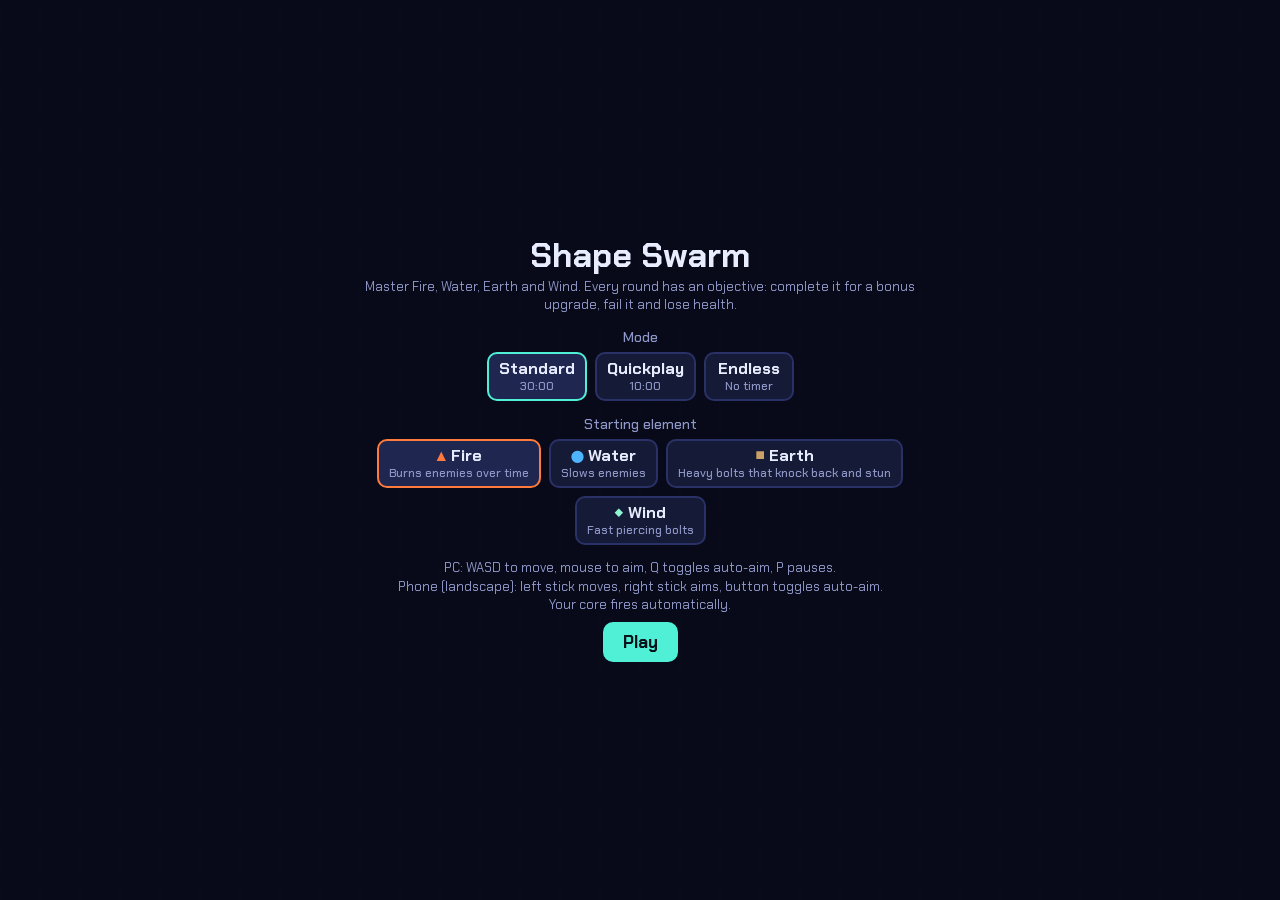
==== index.html @ 75843489 "Change display property of #Rotate from flex to none" ====
<!DOCTYPE html>
<html lang="en">
<head>
<meta charset="utf-8">
<meta name="viewport" content="width=device-width, initial-scale=1, maximum-scale=1, user-scalable=no, viewport-fit=cover">
<meta name="theme-color" content="#0d1020">
<title>Shape Swarm</title>
<link rel="preconnect" href="https://fonts.googleapis.com">
<link href="https://fonts.googleapis.com/css2?family=Chakra+Petch:wght@500;700&display=swap" rel="stylesheet">

<style>
:root {
    --Bg:#0d1020;
    --Ink:#e8ecff;
    --Dim:#8f98c8;
    --Cyan:#4ff0d6;
    --Coral:#ff5d73;
    --Amber:#ffc857;
    --Violet:#9b7bff;
}

* {
    box-sizing:border-box;
    -webkit-tap-highlight-color:transparent;
    -webkit-user-select:none;
    user-select:none;
}

html,body {
    margin:0;
    height:100%;
    background:var(--Bg);
    color:var(--Ink);
    font-family:'Chakra Petch',system-ui,sans-serif;
    overflow:hidden;
    overscroll-behavior:none;
}

canvas {
    position:fixed;
    inset:0;
    width:100%;
    height:100%;
    touch-action:none;
    display:block;
}

#TopProbe,#BottomProbe {
    position:fixed;
    left:0;
    width:1px;
    visibility:hidden;
}

#TopProbe {
    top:0;
    height:env(safe-area-inset-top,0px);
}

#BottomProbe {
    bottom:0;
    height:env(safe-area-inset-bottom,0px);
}

#UiLayer {
    position:fixed;
    inset:0;
    display:none;
    align-items:center;
    justify-content:center;
    background:rgba(8,10,24,.92);
    overflow:auto;
    padding:max(16px,env(safe-area-inset-top)) 16px max(16px,env(safe-area-inset-bottom));
    animation:FadeIn .25s;
}

#UiLayer.On {
    display:flex;
}

.Box {
    width:100%;
    max-width:560px;
    margin:auto;
    text-align:center;
}

.Box.Wide {
    max-width:920px;
}

h1 {
    font-size:clamp(40px,10vw,64px);
    margin:0 0 6px;
    line-height:1;
}

h2 {
    font-size:28px;
    margin:0 0 4px;
}

h3 {
    font-size:14px;
    margin:14px 0 6px;
    color:var(--Dim);
    font-weight:500;
}

p {
    color:var(--Dim);
    margin:6px 0 14px;
    line-height:1.4;
}

.Btn {
    font:inherit;
    font-weight:700;
    font-size:20px;
    color:#07131a;
    background:var(--Cyan);
    border:0;
    border-radius:10px;
    padding:14px 28px;
    cursor:pointer;
    min-height:52px;
    transition:transform .12s,filter .12s;
}

.Btn:hover {
    filter:brightness(1.12);
}

.Btn:active {
    transform:scale(.96);
}

.Btn.Alt {
    background:transparent;
    color:var(--Ink);
    border:2px solid var(--Violet);
    font-size:16px;
    padding:10px 16px;
    min-height:44px;
}

.Btn:disabled {
    opacity:.4;
    cursor:default;
}

.Chips {
    display:flex;
    flex-wrap:wrap;
    justify-content:center;
    gap:8px;
}

.Chip {
    font:inherit;
    font-weight:700;
    color:var(--Ink);
    background:#151a36;
    border:2px solid #2a3166;
    border-radius:10px;
    padding:8px 14px;
    min-width:108px;
    cursor:pointer;
    line-height:1.25;
}

.Chip small {
    display:block;
    color:var(--Dim);
    font-weight:500;
    font-size:12px;
}

.Chip.Sel {
    border-color:var(--Chip,var(--Cyan));
    background:#1f2650;
    box-shadow:0 0 14px var(--Chip,var(--Cyan))55;
}

.Cards {
    display:flex;
    flex-wrap:wrap;
    justify-content:center;
    gap:10px;
    margin:14px 0;
}

.Card {
    font:inherit;
    flex:1 1 128px;
    max-width:166px;
    min-height:200px;
    display:flex;
    flex-direction:column;
    align-items:center;
    gap:6px;
    text-align:center;
    color:var(--Ink);
    background:linear-gradient(#1b2150,#11152e);
    border:2px solid;
    border-radius:12px;
    padding:12px 8px;
    cursor:pointer;
    transition:transform .12s,background .12s;
}

.Card.In {
    animation:PopIn .35s both;
    animation-delay:calc(var(--Index)*70ms);
}

.Card:hover {
    transform:translateY(-4px);
}

.Card:active {
    transform:scale(.97);
}

.Card .Glyph {
    font-size:34px;
    line-height:1.1;
}

.Card em {
    font-style:normal;
    font-size:12px;
    font-weight:700;
}

.Card b {
    font-size:17px;
    line-height:1.15;
}

.Card span {
    color:var(--Dim);
    font-size:13px;
    line-height:1.3;
}

.Row {
    display:flex;
    gap:10px;
    justify-content:center;
    flex-wrap:wrap;
}

.StatGrid {
    display:grid;
    grid-template-columns:repeat(3,1fr);
    gap:4px 14px;
    font-size:12px;
    color:var(--Dim);
    text-align:left;
    margin:8px 0 6px;
}

.StatGrid b {
    color:var(--Ink);
    float:right;
}

.Summary {
    display:grid;
    grid-template-columns:1fr 1fr;
    gap:6px 18px;
    text-align:left;
    margin:0 auto 20px;
    max-width:320px;
    color:var(--Dim);
}

.Summary b {
    color:var(--Ink);
    float:right;
}

details {
    margin-top:10px;
}

summary {
    color:var(--Dim);
    font-size:14px;
    cursor:pointer;
}

#Rotate {
    display:none;
    position:fixed;
    inset:0;
    z-index:9;
    background:var(--Bg);
    align-items:center;
    justify-content:center;
    text-align:center;
    padding:24px;
}

#Rotate b {
    font-size:64px;
    display:block;
}

from {
    opacity:0;
    transform:translateY(14px) scale(.94);
}

to {
    opacity:1;
    transform:none;
}

from {
    opacity:0;
}

to {
    opacity:1;
}

#UiLayer,.Card.In {
    animation:none;
}

#Rotate {
    display:none;
}

h1 {
    font-size:34px;
}

h2 {
    font-size:20px;
}

p {
    margin:2px 0 8px;
    font-size:13px;
}

.Cards {
    margin:8px 0;
    gap:6px;
}

.Card {
    min-height:150px;
    padding:8px 6px;
    flex-basis:110px;
}

.Card .Glyph {
    font-size:26px;
}

.Card b {
    font-size:14px;
}

.Card span {
    font-size:11px;
}

.Btn {
    padding:8px 20px;
    min-height:40px;
    font-size:17px;
}

.Chip {
    padding:5px 10px;
    min-width:90px;
}

.StatGrid {
    grid-template-columns:1fr 1fr;
}
</style>
</head>

<body>
<canvas id="GameCanvas"></canvas>
<div id="TopProbe"></div>
<div id="BottomProbe"></div>
<div id="UiLayer" class="On"></div>
<div id="Rotate"><div><b>⟳</b><h2>Rotate your device</h2><p>Shape Swarm plays in landscape on phones.</p></div></div>

<script>
/* Shape Swarm - game logic */
const GetById = Id => document.getElementById(Id);
const Canvas = GetById('GameCanvas'), Context = Canvas.getContext('2d'), Ui = GetById('UiLayer');
const Arena = 2400, Tau = Math.PI * 2, PlayerRadius = 14, JoyRadius = 55;
let Width, Height, Dpr, Zoom, SafeTop = 0, SafeBottom = 0;

function Resize(){
 Dpr = devicePixelRatio || 1;
 Width = innerWidth;
 Height = innerHeight;
 Canvas.width = Width * Dpr;
 Canvas.height = Height * Dpr;
 Zoom = Math.min(Width, Height) / 520;
 SafeTop = GetById('TopProbe').offsetHeight;
 SafeBottom = GetById('BottomProbe').offsetHeight;
}

addEventListener('resize', Resize);
Resize();

const Clamp = (V, Lo, Hi) => Math.max(Lo, Math.min(Hi, V)), Round2 = V => Math.round(V * 100) / 100, RandRange = (Lo, Hi) => Lo + Math.random() * (Hi - Lo);
const Shuffle = A => A.slice().sort(() => Math.random() - .5);
function StorageGet(Key){try{return localStorage.getItem(Key)}catch(Err){return null}}
function StorageSet(Key, V){try{localStorage.setItem(Key, V)}catch(Err){}}
let Best = {};
try{Best = JSON.parse(StorageGet('ShapeSwarmBest2') || '{}') || {}}catch(Err){Best = {}}

/* ---------- data ---------- */
const ElemNames = ['Fire', 'Water', 'Earth', 'Wind'];
const Elems = {
 Fire: {Glyph: '▲', Color: '#ff7a3d', Desc: 'Burns enemies over time. +8% damage per level.'},
 Water: {Glyph: '●', Color: '#4fb4ff', Desc: 'Slows enemies. +6% fire rate per level.'},
 Earth: {Glyph: '■', Color: '#c9a066', Desc: 'Heavy bolts that knock back and stun. +1.5 defense per level.'},
 Wind: {Glyph: '◆', Color: '#8ff5d2', Desc: 'Fast piercing bolts. +4% move speed per level.'}
};

const Modes = {
 Standard: {Total: 1800, RoundLen: 180, Step: .22, Info: '30:00'},
 Quickplay: {Total: 600, RoundLen: 120, Step: .40, Info: '10:00'},
 Endless: {Total: 0, RoundLen: 90, Step: .25, Info: 'No timer'}
};

const EnemyTypes = [
 {Hp: 18, Speed: 60, Radius: 11, Damage: 8, Sides: 0, Color: '#ff5d73', XpValue: 3},
 {Hp: 10, Speed: 115, Radius: 7, Damage: 5, Sides: 3, Color: '#ffc857', XpValue: 2},
 {Hp: 50, Speed: 38, Radius: 17, Damage: 14, Sides: 5, Color: '#9b7bff', XpValue: 6},
 {Hp: 26, Speed: 55, Radius: 12, Damage: 8, Sides: 8, Color: '#ff8fd0', XpValue: 7},
 {Hp: 650, Speed: 26, Radius: 52, Damage: 30, Sides: 10, Color: '#ff3b3b', XpValue: 40}
];

const Item = (Name, Glyph, Key, Value, Opts, Desc) => ({Name, Glyph, Key, Value, ...Opts});
const Items = [
 Item('Power', '●', 'Damage', 2, {Unit: 'Damage'}),
 Item('Overclock', '▲', 'FireRate', .15, {Unit: 'Fire Rate'}),
 Item('Extra bolt', '⬢', 'Projectile', 1, {IsInt: 1, Unit: 'Projectile'}),
 Item('Scope', '◉', 'Range', 20, {Unit: 'Range'}),
 Item('Accelerator', '▷', 'ProjectileSpeed', 40, {Unit: 'Bolt Speed'}),
 Item('Piercer', '◇', 'Piercing', 1, {IsInt: 1, Unit: 'Pierce'}),
 Item('Precision', '◎', 'CriticalChance', .04, {IsPct: 1, Unit: 'Crit Chance'}),
 Item('Lethality', '✦', 'CriticalDamage', .20, {IsPct: 1, Unit: 'Crit Damage'}),
 Item('Hull', '■', 'MaximumHealth', 15, {Unit: 'Maximum Health'}),
 Item('Repair', '✚', 'Regeneration', .4, {Unit: 'Regeneration'}),
 Item('Plating', '▣', 'Defense', 1, {IsInt: 1, Unit: 'Defense'}),
 Item('Evasion', '◌', 'Evasion', .03, {IsPct: 1, Unit: 'Evasion'}),
 Item('Thrusters', '▶', 'MovementSpeed', 8, {Unit: 'Movement Speed'}),
 Item('Magnet', '◐', 'PickupRange', 30, {Unit: 'Pickup Range'}),
 Item('Leech', '◆', 'Lifesteal', .015, {IsPct: 1, Unit: 'Lifesteal'}),
 Item('Thorns', '▼', 'Thorn', 4, {Unit: 'Thorn Damage'}),
 Item('Impact', '◀', 'Knockback', 15, {Unit: 'Knockback'}),
 Item('Blast', '✱', 'BlastRadius', 15, {Unit: 'Blast Radius'}),
 Item('Scholar', '★', 'ExperienceBonus', .08, {IsPct: 1, Unit: 'Experience'}),
 Item('Fortune', '♣', 'Luck', .10, {IsPct: 1, Unit: 'Luck'}),
 Item('Potency', '⚡', 'ElementPower', .10, {IsPct: 1, Unit: 'Element Power'}),
 Item('Lingering', '⌛', 'StatusDuration', .15, {IsPct: 1, Unit: 'Status Duration'}),
 Item('Bulk', '⬤', 'ProjectileSize', .10, {IsPct: 1, Unit: 'Bolt Size'})
];

const StatCaps = {Projectile: 10, Evasion: .6, CriticalChance: .8, Piercing: 8, Lifesteal: .2, BlastRadius: 150, Range: 520, FireRate: 8, Defense: 40};
const TierMult = [1, 1.5, 2, 2.5, 4, 5], IntTier = [1, 1, 2, 2, 3, 4];
const RarityNames = ['Common', 'Uncommon', 'Rare', 'Epic', 'Legendary', 'Mythical'];
const RarityColors = ['#FFFFFF', '#1EFF00', '#0070DD', '#A335EE', '#FF8000', '#1FDBDE'];
const Percent = V => Math.round(V * 100) + '%';

const StatList = [
 ['Damage', 'Damage', V => Round2(V)],
 ['FireRate', 'Fire Rate', V => Round2(V) + '/s'],
 ['Projectile', 'Projectile', V => V],
 ['Range', 'Range', V => V],
 ['ProjectileSpeed', 'Projectile Speed', V => V],
 ['Piercing', 'Piercing', V => V],
 ['CriticalChance', 'Critical Chance', Percent],
 ['CriticalDamage', 'Critical Damage', V => Percent(2 + V)],
 ['MaximumHealth', 'Maximum Health', V => V],
 ['Regeneration', 'Regeneration', V => Round2(V) + '/s'],
 ['Defense', 'Defense', V => V],
 ['Evasion', 'Evasion', Percent],
 ['MovementSpeed', 'Movement Speed', V => V],
 ['PickupRange', 'Pickup Range', V => V],
 ['Lifesteal', 'Lifesteal', V => Round2(V * 100) + '%'],
 ['Thorn', 'Thorn', V => V],
 ['Knockback', 'Knockback', V => V],
 ['BlastRadius', 'Blast Radius', V => V],
 ['ExperienceBonus', 'Experience Bonus', Percent],
 ['Luck', 'Luck', Percent],
 ['ElementPower', 'Element Power', Percent],
 ['StatusDuration', 'Status Duration', Percent],
 ['ProjectileSize', 'Bolt Size', Percent]
];

function ItemValue(It, Tier){return It.IsInt ? IntTier[Tier] * It.Value : Round2(It.Value * TierMult[Tier])}
function ItemText(It, Tier){const V = ItemValue(It, Tier); return '+' + (It.IsPct ? Round2(V * 100) + '%' : Round2(V)) + ' ' + It.Unit}

function RollTier(){
 const Power = Player.Level + Round * 2, L = Stats.Luck, R = Math.random();
 if(Power >= 22 && R < .01 + L * .03) return 5;
 if(Power >= 16 && R < .03 + L * .06) return 4;
 if(Power >= 10 && R < .08 + L * .10) return 3;
 if(Power >= 5 && R < .20 + L * .15) return 2;
 return R < .40 + L * .20 ? 1 : 0;
}

/* 5 slots: always at least one element card (if any are below max level) */
function RollOffers(){
 const Open = ElemNames.filter(N => Elem[N] < 5), Offers5 = [];
 if(Open.length) Offers5.push({Kind: 'Elem', Name: Open[Math.floor(Math.random() * Open.length)]});
 const Pool = Shuffle([...Items.map(It => ({Kind: 'Item', Item: It})), ...Open.map(N => ({Kind: 'Elem', Name: N}))]);
 for(const P of Pool){
  if(Offers5.length >= 5) break;
  if(P.Kind === 'Elem' && Offers5.some(O => O.Name === P.Name)) continue;
  Offers5.push(P);
 }
 for(const O of Offers5) if(O.Kind === 'Item') O.Tier = RollTier();
 return Shuffle(Offers5);
}

function ApplyOffer(Offer){
 if(Offer.Kind === 'Elem'){Elem[Offer.Name]++; return}
 const It = Offer.Item, V = ItemValue(It, Offer.Tier);
 Stats[It.Key] = Math.min(StatCaps[It.Key] ?? 1e9, Stats[It.Key] + V);
 if(It.Key === 'MaximumHealth') Player.Hp += V;
}

/* ---------- state ---------- */
let Mode = 'menu', SelMode = 'Standard', SelElem = 'Fire', ModeKey = 'Standard';
let Round = 1, Rounds = 0, RoundTime = 0, Diff = 1, SpawnTimer = 0, Time = 0, Offers = [], Pending = 0, Rerolls = 3, Shots = 0, LastElem = 'Fire';
let Shake = 0, DyingTime = 0, HpView = 0, Aim = 0, AutoAim = false, Obj = null, ObjKills = 0;
let Player, Stats, Elem, RunStats, Enemies = [], Bolts = [], EnemyBolts = [], Pickups = [], Crystals = [], Zone = null;
let Particles = [], Texts = [], ActiveBanner = null, Camera = {X: Arena / 2, Y: Arena / 2};
const Dots = Array.from({length: 220}, () => ({X: RandRange(0, Arena), Y: RandRange(0, Arena), Size: RandRange(1, 2.5), Phase: RandRange(0, Tau)}));
let InputMode = matchMedia('(pointer:coarse)').matches ? 'touch' : 'key';

const XpNeeded = L => Math.round(18 + L * 10 + L * L * 1.6);

function NewRun(){
 Stats = {
  Damage: 10,
  FireRate: 1.4,
  Projectile: 1,
  Range: 260,
  ProjectileSpeed: 380,
  Piercing: 0,
  CriticalChance: .05,
  CriticalDamage: 0,
  MaximumHealth: 100,
  Regeneration: .5,
  Defense: 0,
  Evasion: 0,
  MovementSpeed: 130,
  PickupRange: 60,
  Lifesteal: 0,
  Thorn: 0,
  Knockback: 20,
  BlastRadius: 0,
  ExperienceBonus: 0,
  Luck: 0,
  ElementPower: 0,
  StatusDuration: 0,
  ProjectileSize: 0
 };

 Elem = {Fire: 0, Water: 0, Earth: 0, Wind: 0};
 Elem[SelElem] = 1;
 LastElem = SelElem;

 ModeKey = SelMode;
 const Cfg = Modes[ModeKey];
 Rounds = Cfg.Total ? Cfg.Total / Cfg.RoundLen : 0;

 Player = {X: Arena / 2, Y: Arena / 2, Hp: Stats.MaximumHealth, Inv: 0, Cooldown: 0, KnockX: 0, KnockY: 0, Xp: 0, Level: 1, Recoil: 0};
 RunStats = {Kills: 0, Damage: 0, Time: 0};
 HpView = Player.Hp; Camera.X = Player.X; Camera.Y = Player.Y;
 Enemies = []; Bolts = []; EnemyBolts = []; Pickups = []; Crystals = []; Zone = null; Particles = []; Texts = [];
 Round = 1; Pending = 0; Rerolls = 3; Shots = 0; Time = 0;
 Mode = 'play'; Ui.className = '';
 StartRound();
}

/* ---------- rounds & objectives ---------- */
const ObjOrder = ['slay', 'gather', 'elite', 'zone'];

function StartRound(){
 const Cfg = Modes[ModeKey];
 RoundTime = Cfg.RoundLen; Diff = 1 + (Round - 1) * Cfg.Step; SpawnTimer = .5; ObjKills = 0;
 Enemies = Enemies.filter(En => !En.Elite); Crystals = []; Zone = null;
 const Type = ObjOrder[(Round - 1) % 4];
 Obj = {Type, Have: 0, Need: 1, Done: false};

 if(Type === 'slay') Obj.Need = Math.round(22 + Round * 7);
 if(Type === 'gather'){
  Obj.Need = 5;
  for(let I = 0; I < 5; I++) Crystals.push({X: RandRange(150, Arena - 150), Y: RandRange(150, Arena - 150), Phase: RandRange(0, Tau)});
 }
 if(Type === 'elite') SpawnEnemy(4, true);
 if(Type === 'zone'){
  Obj.Need = 22 + Round * 2;
  const A = RandRange(0, Tau);
  Zone = {X: Clamp(Player.X + Math.cos(A) * 450, 200, Arena - 200), Y: Clamp(Player.Y + Math.sin(A) * 450, 200, Arena - 200), R: 140};
 }

 const Boss = Round % 5 === 0;
 if(Boss) SpawnEnemy(4, false);
 ShowBanner('Round ' + Round, Boss ? 'Boss incoming' : ObjectiveName(), '#4ff0d6');
}

function ObjectiveName(){
 return {slay: 'Slay enemies', gather: 'Collect the crystals', elite: 'Defeat the elite', zone: 'Hold the zone'}[Obj.Type];
}

function ObjectiveText(){
 const T = Obj.Type, Prog = T === 'zone' ? Math.floor(Obj.Have) + '/' + Obj.Need + 's' : Math.floor(Obj.Have) + '/' + Obj.Need;
 return Obj.Done ? ObjectiveName() + ' ✔' : ObjectiveName() + ' ' + Prog;
}

function ObjectiveTick(Dt){
 if(Obj.Done) return;
 if(Obj.Type === 'slay') Obj.Have = ObjKills;
 if(Obj.Type === 'gather'){
  for(const C of Crystals) if(!C.Got && Math.hypot(C.X - Player.X, C.Y - Player.Y) < PlayerRadius + 14){C.Got = true; Obj.Have++; Burst(C.X, C.Y, '#4ff0d6', 14, 160, .5); Ring(C.X, C.Y, '#4ff0d6', 50, .4)}
 }
 if(Obj.Type === 'zone' && Math.hypot(Zone.X - Player.X, Zone.Y - Player.Y) < Zone.R) Obj.Have += Dt;
 if(Obj.Have >= Obj.Need){
  Obj.Done = true; Pending++; Crystals = []; Zone = null;
  Player.Hp = Math.min(Stats.MaximumHealth, Player.Hp + Stats.MaximumHealth * .25);
  ShowBanner('Objective complete', 'Bonus upgrade', '#ffc857');
  Ring(Player.X, Player.Y, '#ffc857', 90, .6);
 }
}

function EndRound(){
 if(!Obj.Done){
  const Loss = Stats.MaximumHealth * .25;
  Player.Hp = Math.max(1, Player.Hp - Loss);
  ShowBanner('Objective failed', '-25% health', '#ff5d73'); Shake = Math.max(Shake, 8);
 }
 if(Rounds && Round >= Rounds){GameOver(true); return}
 Round++; StartRound();
}

/* ---------- enemies ---------- */
function PickType(){
 const R = Math.random();
 if(Diff >= 1.7 && R < .15) return 3;
 if(Diff >= 1.4 && R < .40) return 2;
 if(Diff >= 1.2 && R < .75) return 1;
 return 0;
}

function SpawnEnemy(Kind, Elite){
 const Type = EnemyTypes[Kind];
 let X = 0, Y = 0;
 for(let Try = 0; Try < 8; Try++){
  const A = RandRange(0, Tau), D = RandRange(520, 680);
  X = Clamp(Player.X + Math.cos(A) * D, 20, Arena - 20); Y = Clamp(Player.Y + Math.sin(A) * D, 20, Arena - 20);
  if(Math.hypot(X - Player.X, Y - Player.Y) > 380) break;
 }
 const HpMul = Elite ? .45 : 1, Size = Elite ? .75 : 1, Spawn = Kind === 4 ? 1.2 : .6;
 Enemies.push({
  Kind, X, Y, Elite: !!Elite,
  Hp: Type.Hp * Diff * HpMul, MaxHp: Type.Hp * Diff * HpMul,
  Speed: Type.Speed * (1 + Math.min(.4, (Diff - 1) * .08)),
  Radius: Type.Radius * Size, Damage: Type.Damage * (1 + (Diff - 1) * .5),
  Sides: Type.Sides, Color: Elite ? '#ffc857' : Type.Color,
  Flash: 0, Cooldown: RandRange(1, 3), Rot: 0, SpawnLeft: Spawn, SpawnTotal: Spawn,
  KnockX: 0, KnockY: 0, SlowT: 0, SlowPct: 0, StunT: 0, Burn: null, BurnTick: 0, Dead: false
 });
}

function EnemyShot(En, Angle){EnemyBolts.push({X: En.X, Y: En.Y, Vx: Math.cos(Angle) * 150, Vy: Math.sin(Angle) * 150, Damage: En.Damage * .8, Life: 5})}

/* ---------- effects ---------- */
function Burst(X, Y, Color, Count, Speed, Life){
 for(let I = 0; I < Count && Particles.length < 350; I++){
  const Angle = RandRange(0, Tau), V = RandRange(.3, 1) * Speed;
  Particles.push({X, Y, Vx: Math.cos(Angle) * V, Vy: Math.sin(Angle) * V, Life: Life || .5, MaxLife: Life || .5, Color, Size: RandRange(1.5, 3.5)});
 }
}
function Ring(X, Y, Color, Size, Life){Particles.push({X, Y, Vx: 0, Vy: 0, Life: Life || .4, MaxLife: Life || .4, Color, Size, Ring: true})}
function FloatText(X, Y, Text, Color){if(Texts.length < 30) Texts.push({X: X + RandRange(-8, 8), Y, Text, Color, Life: .7})}
function ShowBanner(Text, Sub, Color){ActiveBanner = {Text, Sub, Color, T: 0, Max: 2}}

function UpdateFx(Dt){
 Shake *= Math.pow(.005, Dt);
 for(const Pt of Particles){Pt.Life -= Dt; Pt.X += Pt.Vx * Dt; Pt.Y += Pt.Vy * Dt; Pt.Vx *= 1 - 4 * Dt; Pt.Vy *= 1 - 4 * Dt}
 Particles = Particles.filter(Pt => Pt.Life > 0);
 for(const Tx of Texts){Tx.Life -= Dt; Tx.Y -= 40 * Dt}
 Texts = Texts.filter(Tx => Tx.Life > 0);
 if(ActiveBanner){ActiveBanner.T += Dt; if(ActiveBanner.T > ActiveBanner.Max) ActiveBanner = null}
 if(Player){
  Camera.X += (Player.X - Camera.X) * Math.min(1, Dt * 9); Camera.Y += (Player.Y - Camera.Y) * Math.min(1, Dt * 9);
  HpView += (Player.Hp - HpView) * Math.min(1, Dt * 8);
 }
 if(Mode === 'dying'){DyingTime -= Dt; if(DyingTime <= 0) GameOver(false)}
}

/* ---------- combat ---------- */
const EffDamage = () => Stats.Damage * (1 + .08 * Elem.Fire);
const EffFireRate = () => Stats.FireRate * (1 + .06 * Elem.Water);
const EffDefense = () => Stats.Defense + 1.5 * Elem.Earth;
const EffSpeed = () => Stats.MovementSpeed * (1 + .04 * Elem.Wind);

function DamageEnemy(En, Amount, IsCrit, Vx, Vy, Color, Knock){
 if(En.Dead) return;
 En.Hp -= Amount; En.Flash = .1; RunStats.Damage += Amount;
 FloatText(En.X, En.Y - En.Radius, Math.round(Amount), IsCrit ? '#ffc857' : (Color || '#ffffff'));
 Burst(En.X, En.Y, En.Color, 3, 90, .35);
 if(Vx !== undefined && Knock){
  const Len = Math.hypot(Vx, Vy) || 1, Force = Knock * (En.Kind === 4 ? .15 : 1) * 10 / (En.Radius + 6);
  En.KnockX += Vx / Len * Force * 10; En.KnockY += Vy / Len * Force * 10;
 }
 if(En.Hp <= 0){En.Dead = true; KillEnemy(En)}
}

function ApplyElement(En, Bt){
 const P = 1 + Stats.ElementPower, D = 1 + Stats.StatusDuration, L = Bt.Lv;
 if(Bt.Elem === 'Fire'){En.Burn = {T: 3 * D, Dps: Bt.Damage * (.25 + .08 * L) * P}}
 if(Bt.Elem === 'Water'){En.SlowT = 2 * D; En.SlowPct = Math.min(.7, (.2 + .07 * L) * P)}
 if(Bt.Elem === 'Earth' && Math.random() < (.06 + .04 * L) * P){En.StunT = .7 * D; Ring(En.X, En.Y, Elems.Earth.Color, En.Radius * 2, .3)}
}

function KillEnemy(En){
 const Type = EnemyTypes[En.Kind], Xp = Type.XpValue * (En.Elite ? 3 : 1) * (1 + (Diff - 1) * .25) * (1 + Stats.ExperienceBonus);
 const Pieces = En.Kind === 4 ? 8 : 1;
 for(let I = 0; I < Pieces; I++){
  if(Pickups.length > 200){GainXp(Xp / Pieces); continue}
  const Angle = RandRange(0, Tau);
  Pickups.push({X: En.X, Y: En.Y, Vx: Math.cos(Angle) * 90, Vy: Math.sin(Angle) * 90, Value: Xp / Pieces, Phase: RandRange(0, Tau)});
 }
 Burst(En.X, En.Y, En.Color, En.Kind === 4 ? 40 : 12, En.Kind === 4 ? 260 : 170, .6); Ring(En.X, En.Y, En.Color, En.Radius * 2.4, .35);
 Shake = Math.max(Shake, En.Kind === 4 ? 12 : 2);
 RunStats.Kills++; ObjKills++;
 if(En.Elite && Obj && Obj.Type === 'elite' && !Obj.Done) Obj.Have = 1;
}

function GainXp(V){
 Player.Xp += V;
 while(Player.Xp >= XpNeeded(Player.Level)){
  Player.Xp -= XpNeeded(Player.Level); Player.Level++; Pending++;
  FloatText(Player.X, Player.Y - 34, 'LEVEL UP', '#ffc857'); Ring(Player.X, Player.Y, '#ffc857', 60, .6);
 }
}

function HurtPlayer(Amount, Source){
 if(Player.Inv > 0 || Mode !== 'play') return false;
 if(Math.random() < Stats.Evasion){FloatText(Player.X, Player.Y - 22, 'dodge', '#4ff0d6'); Player.Inv = .25; return false}
 const Def = EffDefense(), Taken = Math.max(1, Amount * (1 - Def / (Def + 25)));
 Player.Hp -= Taken; Player.Inv = .5; Shake = Math.max(Shake, 6);
 FloatText(Player.X, Player.Y - 22, '-' + Math.round(Taken), '#ff5d73'); Burst(Player.X, Player.Y, '#ff5d73', 8, 150, .4);
 if(Source){
  const Dx = Player.X - Source.X, Dy = Player.Y - Source.Y, Len = Math.hypot(Dx, Dy) || 1;
  Player.KnockX = Dx / Len * 230; Player.KnockY = Dy / Len * 230;
  if(Stats.Thorn) DamageEnemy(Source, Stats.Thorn);
 }
 if(Player.Hp <= 0) PlayerDie();
 return true;
}

function PlayerDie(){
 Mode = 'dying'; DyingTime = 1; Player.Hp = 0; Shake = 16;
 Burst(Player.X, Player.Y, '#4ff0d6', 50, 300, .9); Ring(Player.X, Player.Y, '#4ff0d6', 90, .6); Enemies = [];
}

function Volley(Target){
 const Owned = ElemNames.filter(N => Elem[N] > 0), Count = Stats.Projectile;
 for(let I = 0; I < Count; I++){
  const Name = Owned[(Shots + I) % Owned.length], Lv = Elem[Name], Crit = Math.random() < Stats.CriticalChance;
  const Angle = Aim + (I - (Count - 1) / 2) * .18;
  const Speed = Stats.ProjectileSpeed * (Name === 'Wind' ? 1.3 : Name === 'Earth' ? .8 : 1);
  const Dmg = EffDamage() * (Name === 'Earth' ? 1.25 : 1) * (Crit ? 2 + Stats.CriticalDamage : 1);
  Bolts.push({
   X: Player.X, Y: Player.Y, Vx: Math.cos(Angle) * Speed, Vy: Math.sin(Angle) * Speed, Damage: Dmg, Elem: Name, Lv, Crit,
   Life: (Stats.Range + 40) / Speed, Pierce: Stats.Piercing + (Name === 'Wind' ? Math.floor((Lv + 1) / 2) : 0), Hit: [],
   Size: (Name === 'Earth' ? 6 : Name === 'Wind' ? 3 : 4) * (1 + Stats.ProjectileSize),
   Knock: Stats.Knockback + (Name === 'Earth' ? 30 * Lv : 0)
  });
  LastElem = Name;
 }
 Shots += Count; Player.Cooldown = 1 / EffFireRate(); Player.Recoil = 1;
 Burst(Player.X + Math.cos(Aim) * 20, Player.Y + Math.sin(Aim) * 20, Elems[LastElem].Color, 3, 120, .15);
}

/* ---------- screens ---------- */
function CardHtml(Offer, Index, Animate){
 let Color, Label, Glyph, Name, Text;
 if(Offer.Kind === 'Elem'){
  const E = Elems[Offer.Name], Lv = Elem[Offer.Name];
  Color = E.Color; Glyph = E.Glyph; Name = Offer.Name;
  Label = Lv ? 'Element · Lv ' + Lv + ' → ' + (Lv + 1) : 'Element · Unlock';
  Text = E.Desc;
 }else{
  Color = RarityColors[Offer.Tier]; Label = RarityNames[Offer.Tier]; Glyph = Offer.Item.Glyph; Name = Offer.Item.Name; Text = ItemText(Offer.Item, Offer.Tier);
 }
 return `<button class="Card ${Animate ? 'In' : ''}" style="--Index:${Index};border-color:${Color};box-shadow:0 0 16px ${Color}44" data-pick="${Index}"><div class="Glyph" style="color:${Color}">${Glyph}</div><em style="color:${Color}">${Label}</em><b>${Name}</b><span>${Text}</span></button>`;
}

function StatsHtml(){
 const ElemLine = ElemNames.map(N => `<div style="color:${Elems[N].Color}">${Elems[N].Glyph} ${N}<b>Lv ${Elem[N]}</b></div>`).join('');
 return `<details><summary>Stats · Level ${Player.Level} · HP ${Math.ceil(Player.Hp)}/${Stats.MaximumHealth}</summary><div class="StatGrid">${ElemLine}${StatList.map(S => `<div>${S[1]}<b>${S[2](Stats[S[0]])}</b></div>`).join('')}</div></details>`;
}

function OpenLevel(){
 Mode = 'level'; Joys.Move = null; Joys.Aim = null; Offers = RollOffers(); RenderLevel(true);
}

function RenderLevel(Animate){
 Ui.className = 'On';
 Ui.innerHTML = `<div class="Box Wide"><h2>Level ${Player.Level - Pending + 1}</h2><p>Choose 1 of 5 upgrades${Pending > 1 ? ' (' + Pending + ' pending)' : ''}.</p>
 <div class="Cards">${Offers.map((O, I) => CardHtml(O, I, Animate)).join('')}</div>
 <div class="Row"><button class="Btn Alt" data-act="reroll" ${Rerolls <= 0 ? 'disabled' : ''}>Reroll (${Rerolls}/3 left)</button></div>${StatsHtml()}</div>`;
}

function Pause(){
 if(Mode === 'play'){
  Mode = 'pause'; Joys.Move = null; Joys.Aim = null; Ui.className = 'On';
  Ui.innerHTML = `<div class="Box"><h2>Paused</h2><p>Round ${Round} · ${ObjectiveText()}</p><div class="Row"><button class="Btn" data-act="resume">Resume</button><button class="Btn Alt" data-act="menu">Quit to menu</button></div>${StatsHtml()}</div>`;
 }else if(Mode === 'pause'){Mode = 'play'; Ui.className = ''}
}

Ui.addEventListener('click', Ev => {
 const Button = Ev.target.closest('button'); if(!Button) return;
 const Data = Button.dataset;
 if(Data.pick !== undefined && Mode === 'level'){
  ApplyOffer(Offers[+Data.pick]); Pending--;
  if(Pending > 0){Offers = RollOffers(); RenderLevel(true)}
  else{Mode = 'play'; Ui.className = ''}
 }else if(Data.act === 'reroll' && Rerolls > 0){Rerolls--; Offers = RollOffers(); RenderLevel(true)}
 else if(Data.mode){SelMode = Data.mode; ShowMenu()}
 else if(Data.elem){SelElem = Data.elem; ShowMenu()}
 else if(Data.act === 'resume') Pause();
 else if(Data.act === 'menu'){Mode = 'menu'; Player = null; ShowMenu()}
 else if(Data.act === 'play'){
  if(InputMode === 'touch'){
   try{document.documentElement.requestFullscreen().then(() => screen.orientation.lock('landscape')).catch(() => {})}catch(Err){}
  }
  NewRun();
 }
});

const FormatTime = S => Math.floor(S / 60) + ':' + String(Math.floor(S % 60)).padStart(2, '0');

function GameOver(Won){
 Mode = 'over';
 const Key = ModeKey, Score = Math.floor(RunStats.Time);
 if(Won || Score > (Best[Key] || 0)){if(Score > (Best[Key] || 0)){Best[Key] = Score; StorageSet('ShapeSwarmBest2', JSON.stringify(Best))}}
 Ui.className = 'On';
 Ui.innerHTML = `<div class="Box"><h1>${Won ? 'Victory' : 'Defeated'}</h1><p>${ModeKey} · best time ${FormatTime(Best[Key] || 0)}</p>
 <div class="Summary"><div>Round<b>${Round}</b></div><div>Level<b>${Player.Level}</b></div><div>Kills<b>${RunStats.Kills}</b></div><div>Damage<b>${Math.round(RunStats.Damage)}</b></div><div>Time<b>${FormatTime(RunStats.Time)}</b></div><div>Element<b>${SelElem}</b></div></div>
 <div class="Row"><button class="Btn" data-act="play">Play again</button><button class="Btn Alt" data-act="menu">Menu</button></div></div>`;
}

function ShowMenu(){
 Ui.className = 'On';
 const ModeChips = Object.keys(Modes).map(K => `<button class="Chip ${K === SelMode ? 'Sel' : ''}" data-mode="${K}">${K}<small>${Modes[K].Info}${Best[K] ? ' · best ' + FormatTime(Best[K]) : ''}</small></button>`).join('');
 const ElemChips = ElemNames.map(N => `<button class="Chip ${N === SelElem ? 'Sel' : ''}" style="--Chip:${Elems[N].Color}" data-elem="${N}"><span style="color:${Elems[N].Color}">${Elems[N].Glyph}</span> ${N}<small>${Elems[N].Desc.split('.')[0]}</small></button>`).join('');
 Ui.innerHTML = `<div class="Box"><h1>Shape Swarm</h1><p>Master Fire, Water, Earth and Wind. Every round has an objective: complete it for a bonus upgrade, fail it and lose health.</p>
 <h3>Mode</h3><div class="Chips">${ModeChips}</div><h3>Starting element</h3><div class="Chips">${ElemChips}</div>
 <p style="margin-top:14px">PC: WASD to move, mouse to aim, Q toggles auto-aim, P pauses.<br>Phone (landscape): left stick moves, right stick aims, button toggles auto-aim.<br>Your core fires automatically.</p>
 <button class="Btn" data-act="play">Play</button></div>`;
}

/* ---------- input ---------- */
const Joys = {Move: null, Aim: null}, Keys = {};
let MouseX = 0, MouseY = 0;
const AimBtn = () => ({X: Width - 138, Y: SafeTop + 48, W: 122, H: 32});

function JoyMove(J, Ev){
 let Dx = Ev.clientX - J.Ox, Dy = Ev.clientY - J.Oy;
 const L = Math.hypot(Dx, Dy);
 if(L > JoyRadius){Dx = Dx / L * JoyRadius; Dy = Dy / L * JoyRadius}
 J.Dx = Dx; J.Dy = Dy;
}

Canvas.addEventListener('pointerdown', Ev => {
 if(Ev.pointerType !== 'mouse') InputMode = 'touch';
 if(Mode !== 'play') return;
 const B = AimBtn();
 if(Ev.clientX >= B.X && Ev.clientX <= B.X + B.W && Ev.clientY >= B.Y && Ev.clientY <= B.Y + B.H){AutoAim = !AutoAim; return}
 if(InputMode !== 'touch') return;
 const Side = Ev.clientX < Width / 2 ? 'Move' : 'Aim';
 if(Joys[Side]) return;
 Joys[Side] = {Id: Ev.pointerId, Ox: Ev.clientX, Oy: Ev.clientY, Dx: 0, Dy: 0};
 try{Canvas.setPointerCapture(Ev.pointerId)}catch(Err){}
});

Canvas.addEventListener('pointermove', Ev => {
 if(Ev.pointerType === 'mouse'){InputMode = 'key'; Joys.Move = null; Joys.Aim = null; MouseX = Ev.clientX; MouseY = Ev.clientY; return}
 for(const K of ['Move', 'Aim']) if(Joys[K] && Joys[K].Id === Ev.pointerId) JoyMove(Joys[K], Ev);
});

const PointerUp = Ev => {for(const K of ['Move', 'Aim']) if(Joys[K] && Joys[K].Id === Ev.pointerId) Joys[K] = null};
Canvas.addEventListener('pointerup', PointerUp);
Canvas.addEventListener('pointercancel', PointerUp);
Canvas.addEventListener('contextmenu', Ev => Ev.preventDefault());

addEventListener('keydown', Ev => {
 const Key = Ev.key.toLowerCase();
 if(('wasd'.includes(Key) && Key.length === 1) || Key.startsWith('arrow')){InputMode = 'key'; Keys[Key] = 1; Ev.preventDefault()}
 else if(Key === 'q' && Mode === 'play') AutoAim = !AutoAim;
 else if((Key === 'p' || Key === 'escape') && !Ev.repeat) Pause();
});
addEventListener('keyup', Ev => {Keys[Ev.key.toLowerCase()] = 0});
addEventListener('blur', () => {for(const K in Keys) Keys[K] = 0; if(Mode === 'play') Pause()});

/* ---------- update ---------- */
function Update(Dt){
 Time += Dt; RunStats.Time += Dt;
 let Mx = (Keys['d'] || Keys['arrowright'] ? 1 : 0) - (Keys['a'] || Keys['arrowleft'] ? 1 : 0), My = (Keys['s'] || Keys['arrowdown'] ? 1 : 0) - (Keys['w'] || Keys['arrowup'] ? 1 : 0);
 if(Joys.Move){Mx += Joys.Move.Dx / JoyRadius; My += Joys.Move.Dy / JoyRadius}
 let Len = Math.hypot(Mx, My); if(Len > 1){Mx /= Len; My /= Len; Len = 1}
 const Speed = EffSpeed();
 Player.X = Clamp(Player.X + (Mx * Speed + Player.KnockX) * Dt, PlayerRadius, Arena - PlayerRadius);
 Player.Y = Clamp(Player.Y + (My * Speed + Player.KnockY) * Dt, PlayerRadius, Arena - PlayerRadius);
 Player.KnockX *= Math.max(0, 1 - 9 * Dt); Player.KnockY *= Math.max(0, 1 - 9 * Dt);
 Player.Inv -= Dt; Player.Recoil = Math.max(0, Player.Recoil - Dt * 8);
 Player.Hp = Math.min(Stats.MaximumHealth, Player.Hp + Stats.Regeneration * Dt);
 if(Len > .2 && Math.random() < .6 && Particles.length < 350) Particles.push({X: Player.X - Mx * 10, Y: Player.Y - My * 10, Vx: -Mx * 30, Vy: -My * 30, Life: .3, MaxLife: .3, Color: Elems[LastElem].Color, Size: 2});

 /* round flow */
 RoundTime -= Dt;
 ObjectiveTick(Dt);
 if(RoundTime <= 0){EndRound(); if(Mode !== 'play') return}
 SpawnTimer -= Dt;
 if(SpawnTimer <= 0 && Enemies.length < 130){
  const Count = 1 + Math.floor(Diff / 2.5);
  for(let I = 0; I < Count; I++) SpawnEnemy(PickType());
  SpawnTimer = Math.max(.25, .9 / (1 + (Diff - 1) * .6));
 }

 /* aim & fire */
 Player.Cooldown -= Dt;
 let Target = null, NearDist = Stats.Range;
 for(const En of Enemies){
  if(En.SpawnLeft > 0) continue;
  const Dist = Math.hypot(En.X - Player.X, En.Y - Player.Y) - En.Radius;
  if(Dist < NearDist){NearDist = Dist; Target = En}
 }
 if(AutoAim){if(Target) Aim = Math.atan2(Target.Y - Player.Y, Target.X - Player.X)}
 else if(InputMode === 'touch'){const J = Joys.Aim; if(J && Math.hypot(J.Dx, J.Dy) > 10) Aim = Math.atan2(J.Dy, J.Dx)}
 else Aim = Math.atan2(MouseY - (Height / 2 + (Player.Y - Camera.Y) * Zoom), MouseX - (Width / 2 + (Player.X - Camera.X) * Zoom));
 if(Player.Cooldown <= 0 && (!AutoAim || Target)) Volley(Target);

 /* enemies */
 for(const En of Enemies){
  En.Flash -= Dt; En.Rot += Dt * (En.Kind === 4 ? .6 : 1.2);
  if(En.SpawnLeft > 0){En.SpawnLeft -= Dt; continue}
  if(En.Burn){
   En.Burn.T -= Dt; En.BurnTick -= Dt;
   if(En.BurnTick <= 0){En.BurnTick = .5; DamageEnemy(En, En.Burn.Dps * .5, false, undefined, undefined, Elems.Fire.Color)}
   if(En.Burn.T <= 0) En.Burn = null;
  }
  En.SlowT -= Dt; En.StunT -= Dt;
  const Dx = Player.X - En.X, Dy = Player.Y - En.Y, Dist = Math.hypot(Dx, Dy) || 1;
  let Spd = En.Speed * (En.SlowT > 0 ? 1 - En.SlowPct : 1);
  if(En.StunT > 0) Spd = 0;
  if(En.Kind === 3){if(Dist < 170) Spd = -Spd * .7; else if(Dist < 230) Spd = 0}
  if(En.Kind === 1) En.Rot = Math.atan2(Dy, Dx) + Math.PI / 2;
  En.X = Clamp(En.X + (Dx / Dist * Spd + En.KnockX) * Dt, 10, Arena - 10); En.Y = Clamp(En.Y + (Dy / Dist * Spd + En.KnockY) * Dt, 10, Arena - 10);
  En.KnockX *= Math.max(0, 1 - 7 * Dt); En.KnockY *= Math.max(0, 1 - 7 * Dt);
  if(En.Kind >= 3 && En.StunT <= 0){
   En.Cooldown -= Dt;
   if(En.Cooldown <= 0){
    if(En.Kind === 3) EnemyShot(En, Math.atan2(Dy, Dx));
    else{for(let I = 0; I < 12; I++) EnemyShot(En, I / 12 * Tau + En.Rot); Ring(En.X, En.Y, En.Color, En.Radius * 2, .4)}
    En.Cooldown = En.Kind === 4 ? 2.4 : 2.2;
   }
  }
 }

 /* solid collisions: enemy vs enemy, enemy vs player */
 for(let I = 0; I < Enemies.length; I++){
  const A = Enemies[I]; if(A.SpawnLeft > 0) continue;
  for(let J = I + 1; J < Enemies.length; J++){
   const B = Enemies[J]; if(B.SpawnLeft > 0) continue;
   const Dx = B.X - A.X, Dy = B.Y - A.Y, Reach = A.Radius + B.Radius;
   if(Math.abs(Dx) < Reach && Math.abs(Dy) < Reach){
    const Dist = Math.hypot(Dx, Dy) || 1;
    if(Dist < Reach){
     const Over = Reach - Dist, MassA = A.Radius * A.Radius, MassB = B.Radius * B.Radius, WeightA = MassB / (MassA + MassB), WeightB = MassA / (MassA + MassB);
     A.X -= Dx / Dist * Over * WeightA; A.Y -= Dy / Dist * Over * WeightA; B.X += Dx / Dist * Over * WeightB; B.Y += Dy / Dist * Over * WeightB;
    }
   }
  }
  const Dx = Player.X - A.X, Dy = Player.Y - A.Y, Dist = Math.hypot(Dx, Dy) || 1, Reach = A.Radius + PlayerRadius;
  if(Dist < Reach + 2) HurtPlayer(A.Damage, A);
  if(Dist < Reach && Mode !== 'dying'){
   const Over = Reach - Dist, MassA = A.Radius * A.Radius, PlayerShare = MassA / (MassA + PlayerRadius * PlayerRadius * 1.5);
   Player.X = Clamp(Player.X + Dx / Dist * Over * PlayerShare, PlayerRadius, Arena - PlayerRadius);
   Player.Y = Clamp(Player.Y + Dy / Dist * Over * PlayerShare, PlayerRadius, Arena - PlayerRadius);
   A.X -= Dx / Dist * Over * (1 - PlayerShare); A.Y -= Dy / Dist * Over * (1 - PlayerShare);
  }
 }
 if(Mode === 'dying') return;

 /* bolts */
 for(const Bt of Bolts){
  Bt.X += Bt.Vx * Dt; Bt.Y += Bt.Vy * Dt; Bt.Life -= Dt;
  for(const En of Enemies){
   if(En.SpawnLeft > 0 || En.Hp <= 0 || Bt.Hit.includes(En) || Math.hypot(En.X - Bt.X, En.Y - Bt.Y) >= En.Radius + Bt.Size) continue;
   Bt.Hit.push(En); DamageEnemy(En, Bt.Damage, Bt.Crit, Bt.Vx, Bt.Vy, Elems[Bt.Elem].Color, Bt.Knock);
   ApplyElement(En, Bt);
   if(Stats.Lifesteal) Player.Hp = Math.min(Stats.MaximumHealth, Player.Hp + Bt.Damage * Stats.Lifesteal);
   if(Stats.BlastRadius){
    Ring(En.X, En.Y, Elems[Bt.Elem].Color, Stats.BlastRadius, .25);
    for(const Other of Enemies){
     if(Other !== En && Other.Hp > 0 && Other.SpawnLeft <= 0 && Math.hypot(Other.X - En.X, Other.Y - En.Y) < Stats.BlastRadius + Other.Radius) DamageEnemy(Other, Bt.Damage * .5, false, Other.X - En.X, Other.Y - En.Y, undefined, Stats.Knockback);
    }
   }
   if(Bt.Pierce <= 0){Bt.Life = 0; break}
   Bt.Pierce--;
  }
 }
 for(const Eb of EnemyBolts){
  Eb.X += Eb.Vx * Dt; Eb.Y += Eb.Vy * Dt; Eb.Life -= Dt;
  if(Math.hypot(Eb.X - Player.X, Eb.Y - Player.Y) < PlayerRadius){HurtPlayer(Eb.Damage); Eb.Life = 0}
 }
 if(Mode === 'dying') return;
 Enemies = Enemies.filter(En => En.Hp > 0);
 Bolts = Bolts.filter(Bt => Bt.Life > 0 && Bt.X > 0 && Bt.X < Arena && Bt.Y > 0 && Bt.Y < Arena);
 EnemyBolts = EnemyBolts.filter(Eb => Eb.Life > 0);

 /* experience orbs */
 for(const Pk of Pickups){
  Pk.X += Pk.Vx * Dt; Pk.Y += Pk.Vy * Dt; Pk.Vx *= 1 - 5 * Dt; Pk.Vy *= 1 - 5 * Dt;
  const Dx = Player.X - Pk.X, Dy = Player.Y - Pk.Y, Dist = Math.hypot(Dx, Dy) || 1;
  if(Dist < Stats.PickupRange){Pk.X += Dx / Dist * 340 * Dt; Pk.Y += Dy / Dist * 340 * Dt}
  if(Dist < PlayerRadius + 4){GainXp(Pk.Value); Pk.Value = 0; Burst(Player.X, Player.Y, '#4ff0d6', 3, 90, .3)}
 }
 Pickups = Pickups.filter(Pk => Pk.Value > 0);
 if(Pending > 0 && Mode === 'play') OpenLevel();
}

/* ---------- draw ---------- */
function Poly(X, Y, Radius, Sides, Rot){
 Context.beginPath();
 if(!Sides){Context.arc(X, Y, Radius, 0, Tau); return}
 for(let I = 0; I < Sides; I++){
  const Angle = Rot + I / Sides * Tau - Math.PI / 2;
  Context[I ? 'lineTo' : 'moveTo'](X + Math.cos(Angle) * Radius, Y + Math.sin(Angle) * Radius);
 }
 Context.closePath();
}

function Shape(X, Y, Radius, Sides, Rot, Color, Fill){
 Poly(X, Y, Radius, Sides, Rot); Context.fillStyle = Fill || Color + '44'; Context.fill();
 Context.strokeStyle = Color; Context.lineWidth = 2; Context.stroke();
}

function Draw(){
 Context.setTransform(Dpr, 0, 0, Dpr, 0, 0); Context.fillStyle = '#0d1020'; Context.fillRect(0, 0, Width, Height);
 if(!Player){
  Context.strokeStyle = '#1a2146'; Context.lineWidth = 1; Context.beginPath();
  for(let I = 0; I < Width; I += 40){Context.moveTo(I, 0); Context.lineTo(I, Height)}
  for(let I = 0; I < Height; I += 40){Context.moveTo(0, I); Context.lineTo(Width, I)}
  Context.stroke(); return;
 }
 const Sx = RandRange(-1, 1) * Shake, Sy = RandRange(-1, 1) * Shake;
 Context.setTransform(Dpr * Zoom, 0, 0, Dpr * Zoom, Dpr * (Width / 2 - Camera.X * Zoom + Sx), Dpr * (Height / 2 - Camera.Y * Zoom + Sy));
 Context.fillStyle = '#10152e'; Context.fillRect(0, 0, Arena, Arena);

 /* four element corners, tinted softly */
 const Half = Arena / 2;
 ElemNames.forEach((N, I) => {Context.fillStyle = Elems[N].Color + '10'; Context.fillRect((I % 2) * Half, Math.floor(I / 2) * Half, Half, Half)});

 Context.strokeStyle = '#1a2146'; Context.lineWidth = 1; Context.beginPath();
 for(let I = 0; I <= Arena; I += 50){Context.moveTo(I, 0); Context.lineTo(I, Arena); Context.moveTo(0, I); Context.lineTo(Arena, I)}
 Context.stroke();
 for(const Dt of Dots){Context.globalAlpha = .25 + .2 * Math.sin(Time * 1.5 + Dt.Phase); Context.fillStyle = '#4ff0d6'; Context.beginPath(); Context.arc(Dt.X, Dt.Y, Dt.Size, 0, Tau); Context.fill()}
 Context.globalAlpha = 1; Context.strokeStyle = '#4ff0d6'; Context.lineWidth = 3; Context.strokeRect(0, 0, Arena, Arena);

 if(Zone){
  Context.globalAlpha = .12 + .05 * Math.sin(Time * 3); Context.fillStyle = '#ffc857'; Poly(Zone.X, Zone.Y, Zone.R, 0); Context.fill();
  Context.globalAlpha = .8; Context.strokeStyle = '#ffc857'; Context.lineWidth = 3; Context.stroke(); Context.globalAlpha = 1;
 }
 for(const C of Crystals){
  if(C.Got) continue;
  Context.save(); Context.translate(C.X, C.Y + Math.sin(Time * 3 + C.Phase) * 3);
  Shape(0, 0, 11, 4, Math.PI / 4, '#4ff0d6', '#4ff0d655'); Context.restore();
 }
 for(const Pk of Pickups){
  const Spin = Math.abs(Math.cos(Time * 5 + Pk.Phase));
  Context.save(); Context.translate(Pk.X, Pk.Y + Math.sin(Time * 4 + Pk.Phase) * 2); Context.scale(.25 + .75 * Spin, 1);
  Shape(0, 0, 5, 4, Math.PI / 4, '#4ff0d6', '#4ff0d6'); Context.restore();
 }
 for(const En of Enemies){
  if(En.SpawnLeft > 0){
   const Progress = 1 - En.SpawnLeft / En.SpawnTotal;
   Context.globalAlpha = .6; Context.strokeStyle = En.Color; Context.lineWidth = 1.5; Poly(En.X, En.Y, En.Radius * (2.2 - 1.2 * Progress), 0); Context.stroke();
   Shape(En.X, En.Y, En.Radius * Progress, En.Sides, En.Rot, En.Color); Context.globalAlpha = 1; continue;
  }
  const Squash = 1 + Math.max(0, En.Flash) * 2 + (En.Kind === 0 ? Math.sin(Time * 6 + En.X) * .04 : 0);
  Shape(En.X, En.Y, En.Radius * Squash, En.Sides, En.Rot, En.Color, En.Flash > 0 ? '#ffffff' : null);
  if(En.Elite){Context.strokeStyle = '#ffc857'; Context.lineWidth = 2; Poly(En.X, En.Y, En.Radius + 7 + Math.sin(Time * 5) * 2, 0); Context.stroke()}
  if(En.Burn){Context.fillStyle = Elems.Fire.Color; Context.beginPath(); Context.arc(En.X, En.Y - En.Radius - 3, 2.5, 0, Tau); Context.fill()}
  if(En.SlowT > 0){Context.strokeStyle = Elems.Water.Color; Context.lineWidth = 1.5; Poly(En.X, En.Y, En.Radius + 3, 0); Context.stroke()}
  if(En.StunT > 0){Context.strokeStyle = Elems.Earth.Color; Context.lineWidth = 2; Poly(En.X, En.Y, En.Radius + 5, 4, Time * 6); Context.stroke()}
  if(En.Hp < En.MaxHp){
   Context.fillStyle = '#000a'; Context.fillRect(En.X - En.Radius, En.Y - En.Radius - 9, En.Radius * 2, 3);
   Context.fillStyle = '#ff5d73'; Context.fillRect(En.X - En.Radius, En.Y - En.Radius - 9, En.Radius * 2 * En.Hp / En.MaxHp, 3);
  }
 }
 for(const Eb of EnemyBolts){
  Context.globalAlpha = .5; Context.strokeStyle = '#ff8fd0'; Context.lineWidth = 2; Context.beginPath(); Context.moveTo(Eb.X - Eb.Vx * .04, Eb.Y - Eb.Vy * .04); Context.lineTo(Eb.X, Eb.Y); Context.stroke();
  Context.globalAlpha = 1; Shape(Eb.X, Eb.Y, 4, 0, 0, '#ff8fd0', '#ff8fd0');
 }
 for(const Bt of Bolts){
  const Color = Elems[Bt.Elem].Color;
  Context.globalAlpha = .5; Context.strokeStyle = Color; Context.lineWidth = Bt.Size; Context.beginPath(); Context.moveTo(Bt.X - Bt.Vx * .03, Bt.Y - Bt.Vy * .03); Context.lineTo(Bt.X, Bt.Y); Context.stroke();
  Context.globalAlpha = 1; Shape(Bt.X, Bt.Y, Bt.Crit ? Bt.Size + 1 : Bt.Size, 0, 0, Color, Bt.Crit ? '#ffc857' : '#ffffff');
 }
 for(const Pt of Particles){
  const Fade = Pt.Life / Pt.MaxLife; Context.globalAlpha = Fade;
  if(Pt.Ring){Context.strokeStyle = Pt.Color; Context.lineWidth = 2; Poly(Pt.X, Pt.Y, Pt.Size * (1 - Fade) + 3, 0); Context.stroke()}
  else{Context.fillStyle = Pt.Color; Context.beginPath(); Context.arc(Pt.X, Pt.Y, Pt.Size * (.4 + .6 * Fade), 0, Tau); Context.fill()}
 }
 Context.globalAlpha = 1;
 if(Mode !== 'dying' && !(Player.Inv > 0 && Math.floor(Player.Inv * 24) % 2)){
  const Pulse = Math.sin(Time * 5) * .8, Core = Elems[LastElem].Color;
  if(Mode === 'play'){
   Context.globalAlpha = .12 + .04 * Math.sin(Time * 3); Context.strokeStyle = Core; Context.lineWidth = 1; Poly(Player.X, Player.Y, Stats.Range, 0); Context.stroke();
   if(!AutoAim){Context.globalAlpha = .25; Context.setLineDash([6, 8]); Context.beginPath(); Context.moveTo(Player.X, Player.Y); Context.lineTo(Player.X + Math.cos(Aim) * Stats.Range, Player.Y + Math.sin(Aim) * Stats.Range); Context.stroke(); Context.setLineDash([])}
   Context.globalAlpha = 1;
  }
  Shape(Player.X, Player.Y, PlayerRadius + Pulse, 0, 0, Core);
  Shape(Player.X, Player.Y, 7, 6, Time * 1.5, Core, Core);
  const BarrelLen = 21 - Player.Recoil * 3;
  Context.strokeStyle = '#e8ecff'; Context.lineWidth = 3; Context.beginPath();
  Context.moveTo(Player.X + Math.cos(Aim) * 13, Player.Y + Math.sin(Aim) * 13); Context.lineTo(Player.X + Math.cos(Aim) * BarrelLen, Player.Y + Math.sin(Aim) * BarrelLen); Context.stroke();
 }
 Context.font = '700 13px "Chakra Petch",sans-serif'; Context.textAlign = 'center';
 for(const Tx of Texts){Context.globalAlpha = Math.min(1, Tx.Life * 3); Context.fillStyle = Tx.Color; Context.fillText(Tx.Text, Tx.X, Tx.Y)}
 Context.globalAlpha = 1;
 DrawHud();
}

function ObjectiveTargets(){
 const T = [];
 for(const C of Crystals) if(!C.Got) T.push(C);
 for(const En of Enemies) if(En.Elite) T.push(En);
 if(Zone) T.push(Zone);
 return T;
}

function DrawJoy(J, Hx, Hy, Label){
 const X = J ? J.Ox : Hx, Y = J ? J.Oy : Hy, Alpha = J ? .9 : .3;
 Context.globalAlpha = Alpha * .7; Context.fillStyle = '#4ff0d622'; Context.strokeStyle = '#e8ecff'; Context.lineWidth = 2;
 Context.beginPath(); Context.arc(X, Y, JoyRadius, 0, Tau); Context.fill(); Context.stroke();
 Context.globalAlpha = Alpha; Context.fillStyle = '#4ff0d6'; Context.beginPath(); Context.arc(X + (J ? J.Dx : 0), Y + (J ? J.Dy : 0), 22, 0, Tau); Context.fill();
 if(!J){Context.fillStyle = '#e8ecff'; Context.font = '700 12px "Chakra Petch",sans-serif'; Context.textAlign = 'center'; Context.fillText(Label, X, Y + JoyRadius + 16)}
 Context.globalAlpha = 1;
}

function DrawHud(){
 Context.setTransform(Dpr, 0, 0, Dpr, 0, 0);
 if(Player.Inv > .3){Context.fillStyle = '#ff5d7326'; Context.fillRect(0, 0, Width, Height)}
 const BarW = Math.min(Width - 300, 320), BarX = (Width - BarW) / 2, BarY = 12 + SafeTop;

 /* health & xp */
 Context.fillStyle = '#000a'; Context.fillRect(BarX, BarY, BarW, 14);
 Context.fillStyle = '#ffffff88'; Context.fillRect(BarX, BarY, BarW * Clamp(HpView / Stats.MaximumHealth, 0, 1), 14);
 Context.fillStyle = Player.Hp / Stats.MaximumHealth < .3 && Math.floor(Time * 6) % 2 ? '#ffffff' : '#ff5d73'; Context.fillRect(BarX, BarY, BarW * Clamp(Player.Hp / Stats.MaximumHealth, 0, 1), 14);
 Context.fillStyle = '#4ff0d6'; Context.fillRect(BarX, BarY + 16, BarW * Clamp(Player.Xp / XpNeeded(Player.Level), 0, 1), 3);
 Context.fillStyle = '#e8ecff'; Context.textAlign = 'center'; Context.font = '700 12px "Chakra Petch",sans-serif';
 Context.fillText(Math.ceil(Player.Hp) + ' / ' + Math.round(Stats.MaximumHealth), Width / 2, BarY + 11);

 /* round, objective, level */
 Context.textAlign = 'left'; Context.font = '700 17px "Chakra Petch",sans-serif'; Context.fillText('Round ' + Round + (Rounds ? '/' + Rounds : ''), 16, BarY + 14);
 Context.fillStyle = Obj.Done ? '#1eff00' : '#ffc857'; Context.font = '700 13px "Chakra Petch",sans-serif'; Context.fillText(ObjectiveText(), 16, BarY + 32);
 Context.fillStyle = '#4ff0d6'; Context.fillText('Lv ' + Player.Level, 16, BarY + 50);

 /* time */
 const Cfg = Modes[ModeKey];
 Context.fillStyle = '#e8ecff'; Context.textAlign = 'right'; Context.font = '700 17px "Chakra Petch",sans-serif';
 Context.fillText(Cfg.Total ? FormatTime(Math.max(0, Cfg.Total - RunStats.Time)) : FormatTime(RunStats.Time), Width - 16, BarY + 14);
 Context.fillStyle = '#8f98c8'; Context.font = '700 12px "Chakra Petch",sans-serif'; Context.fillText('Round ends ' + FormatTime(Math.max(0, RoundTime)), Width - 16, BarY + 30);

 /* auto-aim button */
 const B = AimBtn();
 Context.fillStyle = AutoAim ? '#4ff0d6' : '#151a36'; Context.strokeStyle = '#4ff0d6'; Context.lineWidth = 2;
 Context.beginPath(); Context.roundRect(B.X, B.Y, B.W, B.H, 8); Context.fill(); Context.stroke();
 Context.fillStyle = AutoAim ? '#07131a' : '#e8ecff'; Context.textAlign = 'center'; Context.font = '700 13px "Chakra Petch",sans-serif';
 Context.fillText('Auto-aim: ' + (AutoAim ? 'ON' : 'OFF') + (InputMode === 'key' ? ' (Q)' : ''), B.X + B.W / 2, B.Y + 21);

 /* element levels */
 ElemNames.forEach((N, I) => {
  const X = Width / 2 - 100 + I * 52, Y = Height - 26 - SafeBottom;
  Context.globalAlpha = Elem[N] ? 1 : .3; Context.fillStyle = Elems[N].Color; Context.font = '700 14px "Chakra Petch",sans-serif'; Context.textAlign = 'left';
  Context.fillText(Elems[N].Glyph + ' ' + Elem[N], X, Y);
 });
 Context.globalAlpha = 1;

 /* arrow to nearest objective target */
 const Targets = ObjectiveTargets();
 if(Targets.length && Mode === 'play'){
  let Near = Targets[0], ND = 1e9;
  for(const T of Targets){const D = Math.hypot(T.X - Player.X, T.Y - Player.Y); if(D < ND){ND = D; Near = T}}
  if(ND * Zoom > Math.min(Width, Height) * .42){
   const A = Math.atan2(Near.Y - Player.Y, Near.X - Player.X), R = Math.min(Width, Height) * .38;
   const Px = Width / 2 + (Player.X - Camera.X) * Zoom + Math.cos(A) * R, Py = Height / 2 + (Player.Y - Camera.Y) * Zoom + Math.sin(A) * R;
   Context.save(); Context.translate(Px, Py); Context.rotate(A); Context.fillStyle = '#ffc857'; Context.beginPath(); Context.moveTo(12, 0); Context.lineTo(-8, -8); Context.lineTo(-8, 8); Context.closePath(); Context.fill(); Context.restore();
  }
 }

 if(ActiveBanner){
  const Progress = ActiveBanner.T / ActiveBanner.Max, Fade = Math.sin(Math.PI * Math.min(1, Progress)), Scale = .85 + .15 * Math.min(1, Progress * 5);
  Context.save(); Context.translate(Width / 2, Height * .3); Context.scale(Scale, Scale); Context.globalAlpha = Math.min(1, Fade * 2.5); Context.textAlign = 'center';
  Context.fillStyle = ActiveBanner.Color; Context.font = '700 44px "Chakra Petch",sans-serif'; Context.fillText(ActiveBanner.Text, 0, 0);
  if(ActiveBanner.Sub){Context.fillStyle = '#e8ecff'; Context.font = '700 20px "Chakra Petch",sans-serif'; Context.fillText(ActiveBanner.Sub, 0, 30)}
  Context.restore(); Context.globalAlpha = 1;
 }

 if(InputMode === 'touch' && Mode === 'play'){
  DrawJoy(Joys.Move, Width * .17, Height - SafeBottom - 90, 'Move');
  DrawJoy(Joys.Aim, Width * .83, Height - SafeBottom - 90, 'Aim');
 }
}

let LastTime = 0;
function Loop(Stamp){
 requestAnimationFrame(Loop);
 const Dt = Math.min(.05, (Stamp - LastTime) / 1000 || 0); LastTime = Stamp;
 const Blocked = InputMode === 'touch' && Height > Width;
 if(Player){
  UpdateFx(Dt);
  if(Mode === 'play' && !Blocked) Update(Dt);
 }
 Draw();
}
ShowMenu(); requestAnimationFrame(Loop);
</script>
</body>
</html>
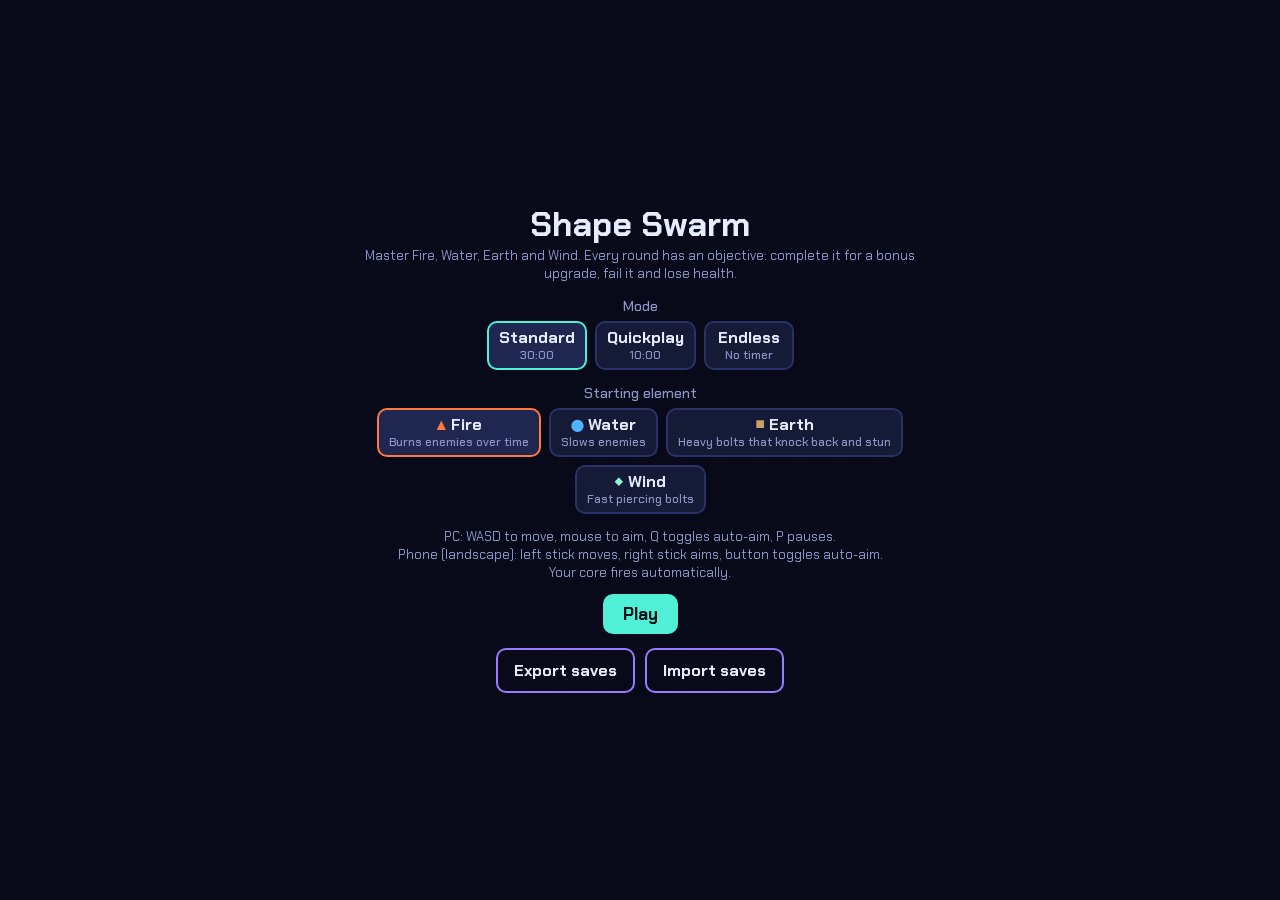
==== commit dd48ebc5: "Add files via upload" ====
--- a/index.html
+++ b/index.html
@@ -330,8 +330,8 @@
     animation:none;
 }
 
-#Rotate {
-    display:none;
+@media (orientation:portrait) and (max-width:700px) {
+    #Rotate { display:flex; }
 }
 
 h1 {
@@ -421,6 +421,52 @@
 function StorageSet(Key, V){try{localStorage.setItem(Key, V)}catch(Err){}}
 let Best = {};
 try{Best = JSON.parse(StorageGet('ShapeSwarmBest2') || '{}') || {}}catch(Err){Best = {}}
+
+
+/* ---------- sound effects (generated in-browser; no extra files) ---------- */
+let AudioEngine = null, SoundEnabled = true, LastHitSound = 0;
+function InitAudio(){
+ try{
+  const AudioContextClass = window.AudioContext || window.webkitAudioContext;
+  if(!AudioContextClass) return null;
+  if(!AudioEngine) AudioEngine = new AudioContextClass();
+  if(AudioEngine.state === 'suspended') AudioEngine.resume();
+  return AudioEngine;
+ }catch(Err){return null}
+}
+function PlayTone(Frequency, Duration = .07, Type = 'sine', Volume = .025, EndFrequency = Frequency, Delay = 0){
+ if(!SoundEnabled) return;
+ const Audio = InitAudio(); if(!Audio) return;
+ const Start = Audio.currentTime + Delay, Osc = Audio.createOscillator(), Gain = Audio.createGain();
+ Osc.type = Type;
+ Osc.frequency.setValueAtTime(Math.max(1, Frequency), Start);
+ Osc.frequency.exponentialRampToValueAtTime(Math.max(1, EndFrequency), Start + Duration);
+ Gain.gain.setValueAtTime(.0001, Start);
+ Gain.gain.exponentialRampToValueAtTime(Math.max(.0001, Volume), Start + .008);
+ Gain.gain.exponentialRampToValueAtTime(.0001, Start + Duration);
+ Osc.connect(Gain); Gain.connect(Audio.destination); Osc.start(Start); Osc.stop(Start + Duration + .015);
+}
+function PlaySfx(Name){
+ if(!SoundEnabled) return;
+ switch(Name){
+  case 'Shoot': PlayTone(620,.045,'triangle',.12,360); break;
+  case 'Hit': {const Now = performance.now(); if(Now - LastHitSound < 65) return; LastHitSound = Now; PlayTone(230,.045,'square',.12,120); break}
+  case 'Kill': PlayTone(420,.07,'triangle',.16,180); break;
+  case 'Pickup': PlayTone(760,.09,'sine',.18,1120); break;
+  case 'Hurt': PlayTone(170,.16,'sawtooth',.20,65); break;
+  case 'LevelUp': PlayTone(520,.12,'triangle',.18,780); PlayTone(780,.16,'triangle',.15,1180,.1); break;
+  case 'Wave': PlayTone(330,.12,'triangle',.16,500); PlayTone(500,.16,'triangle',.16,660,.12); break;
+  case 'Shop': PlayTone(430,.06,'sine',.14,580); break;
+  case 'GameOver': PlayTone(300,.25,'triangle',.18,110); PlayTone(180,.35,'sine',.15,65,.2); break;
+  case 'Victory': PlayTone(520,.12,'triangle',.16,780); PlayTone(780,.12,'triangle',.16,1040,.12); PlayTone(1040,.2,'sine',.16,1320,.24); break;
+ }
+}
+function ToggleSound(){
+ SoundEnabled = !SoundEnabled;
+ if(SoundEnabled){InitAudio(); PlaySfx('Shop')}
+ if(typeof ShowBanner === 'function') ShowBanner(SoundEnabled ? 'Sound on' : 'Sound off', 'Press M to toggle sound', SoundEnabled ? '#4ff0d6' : '#8f98c8');
+}
+addEventListener('pointerdown', InitAudio, {once:true});
 
 /* ---------- data ---------- */
 const ElemNames = ['Fire', 'Water', 'Earth', 'Wind'];
@@ -717,6 +763,7 @@
 
 function DamageEnemy(En, Amount, IsCrit, Vx, Vy, Color, Knock){
  if(En.Dead) return;
+ PlaySfx('Hit');
  En.Hp -= Amount; En.Flash = .1; RunStats.Damage += Amount;
  FloatText(En.X, En.Y - En.Radius, Math.round(Amount), IsCrit ? '#ffc857' : (Color || '#ffffff'));
  Burst(En.X, En.Y, En.Color, 3, 90, .35);
@@ -735,6 +782,7 @@
 }
 
 function KillEnemy(En){
+ PlaySfx('Kill');
  const Type = EnemyTypes[En.Kind], Xp = Type.XpValue * (En.Elite ? 3 : 1) * (1 + (Diff - 1) * .25) * (1 + Stats.ExperienceBonus);
  const Pieces = En.Kind === 4 ? 8 : 1;
  for(let I = 0; I < Pieces; I++){
@@ -751,7 +799,7 @@
 function GainXp(V){
  Player.Xp += V;
  while(Player.Xp >= XpNeeded(Player.Level)){
-  Player.Xp -= XpNeeded(Player.Level); Player.Level++; Pending++;
+  Player.Xp -= XpNeeded(Player.Level); Player.Level++; Pending++; PlaySfx('LevelUp');
   FloatText(Player.X, Player.Y - 34, 'LEVEL UP', '#ffc857'); Ring(Player.X, Player.Y, '#ffc857', 60, .6);
  }
 }
@@ -760,7 +808,7 @@
  if(Player.Inv > 0 || Mode !== 'play') return false;
  if(Math.random() < Stats.Evasion){FloatText(Player.X, Player.Y - 22, 'dodge', '#4ff0d6'); Player.Inv = .25; return false}
  const Def = EffDefense(), Taken = Math.max(1, Amount * (1 - Def / (Def + 25)));
- Player.Hp -= Taken; Player.Inv = .5; Shake = Math.max(Shake, 6);
+ Player.Hp -= Taken; Player.Inv = .5; Shake = Math.max(Shake, 6); PlaySfx('Hurt');
  FloatText(Player.X, Player.Y - 22, '-' + Math.round(Taken), '#ff5d73'); Burst(Player.X, Player.Y, '#ff5d73', 8, 150, .4);
  if(Source){
   const Dx = Player.X - Source.X, Dy = Player.Y - Source.Y, Len = Math.hypot(Dx, Dy) || 1;
@@ -791,7 +839,7 @@
   });
   LastElem = Name;
  }
- Shots += Count; Player.Cooldown = 1 / EffFireRate(); Player.Recoil = 1;
+ Shots += Count; Player.Cooldown = 1 / EffFireRate(); Player.Recoil = 1; PlaySfx('Shoot');
  Burst(Player.X + Math.cos(Aim) * 20, Player.Y + Math.sin(Aim) * 20, Elems[LastElem].Color, 3, 120, .15);
 }
 
@@ -834,6 +882,7 @@
 
 Ui.addEventListener('click', Ev => {
  const Button = Ev.target.closest('button'); if(!Button) return;
+ PlaySfx('Shop');
  const Data = Button.dataset;
  if(Data.pick !== undefined && Mode === 'level'){
   ApplyOffer(Offers[+Data.pick]); Pending--;
@@ -855,6 +904,7 @@
 const FormatTime = S => Math.floor(S / 60) + ':' + String(Math.floor(S % 60)).padStart(2, '0');
 
 function GameOver(Won){
+ PlaySfx(Won ? 'Victory' : 'GameOver');
  Mode = 'over';
  const Key = ModeKey, Score = Math.floor(RunStats.Time);
  if(Won || Score > (Best[Key] || 0)){if(Score > (Best[Key] || 0)){Best[Key] = Score; StorageSet('ShapeSwarmBest2', JSON.stringify(Best))}}
@@ -873,6 +923,415 @@
  <p style="margin-top:14px">PC: WASD to move, mouse to aim, Q toggles auto-aim, P pauses.<br>Phone (landscape): left stick moves, right stick aims, button toggles auto-aim.<br>Your core fires automatically.</p>
  <button class="Btn" data-act="play">Play</button></div>`;
 }
+
+/* >>> SHAPE-SWARM-UPDATE START (v2): saves + export/import + upgrade fixes + objectives + enemies + difficulty */
+
+/* =====================================================================
+   1. RUN SAVES - one resumable slot per mode, overwritten by each new run
+   ===================================================================== */
+const SaveKeyPrefix = 'ShapeSwarmRun_', SaveVersion = 1;
+let SaveWarned = false, MenuNote = '', HordeT = 60, LastObjType = null;
+
+/* Storage layer. To move saves to Firebase/Drive later, replace only Get and Set
+   (a cloud version is async, so the callers below would need await). */
+const SaveStore = {
+  Get(ModeName){
+    try{const Raw = localStorage.getItem(SaveKeyPrefix + ModeName); return Raw ? JSON.parse(Raw) : null}catch(Err){return null}
+  },
+  Set(ModeName, Data){
+    try{localStorage.setItem(SaveKeyPrefix + ModeName, JSON.stringify(Data)); return true}catch(Err){return false}
+  }
+};
+
+function ValidSave(S){
+  return !!S && S.V === SaveVersion && !!S.Player && !!S.Stats && !!S.Elem && !!S.Obj && !!S.RunStats &&
+    typeof S.Round === 'number' && Number.isFinite(S.Player.Hp);
+}
+
+function SnapshotRun(){
+  return {
+    V: SaveVersion, SavedAt: Date.now(), Over: false,
+    ModeKey, SelElem, AutoAim, HordeT, LastObjType,
+    Round, Rounds, RoundTime, Diff, SpawnTimer, Time, Pending, Rerolls, Shots, LastElem, ObjKills,
+    Obj, Player, Stats, Elem, RunStats, Enemies, EnemyBolts, Pickups, Crystals, Zone, Camera, Offers,
+    Bolts: Bolts.map(B => ({...B, Hit: []}))
+  };
+}
+
+function SaveRun(){
+  if(!Player || !Stats || !['play', 'pause', 'level'].includes(Mode)) return false;
+  const Ok = SaveStore.Set(ModeKey, SnapshotRun());
+  if(!Ok && !SaveWarned){SaveWarned = true; ShowBanner('Saving unavailable', 'Browser storage is blocked', '#ff5d73')}
+  return Ok;
+}
+
+/* a finished run keeps its data but can no longer be continued */
+function FinishSave(){
+  const S = SaveStore.Get(ModeKey);
+  if(S && !S.Over){S.Over = true; SaveStore.Set(ModeKey, S)}
+}
+
+function LoadRun(ModeName){
+  const S = SaveStore.Get(ModeName);
+  if(!ValidSave(S) || S.Over || !Modes[ModeName]) return false;
+  try{
+    SelMode = ModeKey = ModeName; SelElem = S.SelElem || SelElem; AutoAim = !!S.AutoAim;
+    HordeT = S.HordeT ?? 45; LastObjType = S.LastObjType ?? null;
+    Round = S.Round; Rounds = S.Rounds; RoundTime = S.RoundTime; Diff = S.Diff; SpawnTimer = S.SpawnTimer; Time = S.Time;
+    Pending = S.Pending; Rerolls = S.Rerolls; Shots = S.Shots; LastElem = S.LastElem; ObjKills = S.ObjKills;
+    Obj = S.Obj; Player = S.Player; Stats = S.Stats; Elem = S.Elem; RunStats = S.RunStats;
+    Enemies = S.Enemies || []; Bolts = S.Bolts || []; EnemyBolts = S.EnemyBolts || [];
+    Pickups = S.Pickups || []; Crystals = S.Crystals || []; Zone = S.Zone || null;
+    Camera = S.Camera || {X: Player.X, Y: Player.Y}; Offers = S.Offers || [];
+    Particles = []; Texts = []; ActiveBanner = null; Shake = 0; HpView = Player.Hp;
+    Mode = 'play'; Ui.className = '';
+    Pause(); /* resume into the pause screen so the player is never dropped into live combat */
+    return true;
+  }catch(Err){return false}
+}
+
+/* =====================================================================
+   2. EXPORT / IMPORT - a save file the player owns (the permanent backup)
+   ===================================================================== */
+function ExportSaves(){
+  const Data = {Game: 'ShapeSwarm', V: SaveVersion, ExportedAt: new Date().toISOString(), Best, Saves: {}};
+  for(const K of Object.keys(Modes)){const S = SaveStore.Get(K); if(S) Data.Saves[K] = S}
+  try{
+    const File = new Blob([JSON.stringify(Data)], {type: 'application/json'}), Link = document.createElement('a');
+    Link.href = URL.createObjectURL(File);
+    Link.download = 'shape-swarm-saves-' + new Date().toISOString().slice(0, 10) + '.json';
+    document.body.appendChild(Link); Link.click(); Link.remove();
+    setTimeout(() => URL.revokeObjectURL(Link.href), 2000);
+    MenuNote = 'Saves exported.';
+  }catch(Err){MenuNote = 'Export failed in this browser.'}
+  ShowMenu();
+}
+
+function ImportSaves(){
+  const Input = document.createElement('input');
+  Input.type = 'file'; Input.accept = '.json,application/json';
+  Input.onchange = () => {
+    const F = Input.files && Input.files[0]; if(!F) return;
+    if(F.size > 8e6){MenuNote = 'Import failed: file too large.'; ShowMenu(); return}
+    const Reader = new FileReader();
+    Reader.onerror = () => {MenuNote = 'Import failed: could not read the file.'; ShowMenu()};
+    Reader.onload = () => {
+      let Data = null; try{Data = JSON.parse(Reader.result)}catch(Err){}
+      if(!Data || Data.Game !== 'ShapeSwarm' || !Data.Saves || typeof Data.Saves !== 'object'){
+        MenuNote = 'Import failed: not a Shape Swarm save file.'; ShowMenu(); return;
+      }
+      let Count = 0;
+      for(const K of Object.keys(Modes)){
+        const S = Data.Saves[K];
+        if(!ValidSave(S)) continue;
+        if(SaveStore.Get(K) && !confirm('Replace your current ' + K + ' save with the imported one?')) continue;
+        if(SaveStore.Set(K, S)) Count++;
+      }
+      if(Data.Best && typeof Data.Best === 'object'){
+        for(const K of Object.keys(Modes)){const V = +Data.Best[K]; if(V > (Best[K] || 0)) Best[K] = V}
+        StorageSet('ShapeSwarmBest2', JSON.stringify(Best));
+      }
+      MenuNote = Count ? 'Imported ' + Count + ' save' + (Count > 1 ? 's' : '') + '.' : 'No valid saves were imported.';
+      ShowMenu();
+    };
+    Reader.readAsText(F);
+  };
+  Input.click();
+}
+
+/* menu: Continue button + Export/Import buttons */
+function ContinueHtml(){
+  const S = SaveStore.Get(SelMode);
+  if(!ValidSave(S) || S.Over) return '';
+  return `<button class="Btn Alt" style="margin:4px" data-act="continue">Continue ${SelMode} · Round ${S.Round} · Lv ${S.Player.Level} · ${FormatTime(S.RunStats.Time)}</button>`;
+}
+const ShowMenuBase = ShowMenu;
+ShowMenu = function(){
+  ShowMenuBase();
+  const Box = Ui.querySelector('.Box'), PlayBtn = Ui.querySelector('[data-act="play"]');
+  if(!Box || !PlayBtn) return;
+  const C = ContinueHtml();
+  if(C) PlayBtn.insertAdjacentHTML('beforebegin', C);
+  PlayBtn.style.margin = '4px';
+  Box.insertAdjacentHTML('beforeend',
+    '<div class="Row" style="margin-top:10px"><button class="Btn Alt" data-act="export">Export saves</button><button class="Btn Alt" data-act="import">Import saves</button></div>' +
+    (MenuNote ? '<p style="color:var(--Cyan)">' + MenuNote + '</p>' : ''));
+  MenuNote = '';
+};
+
+/* capture phase: runs before the game's own click handler */
+Ui.addEventListener('click', Ev => {
+  const Button = Ev.target.closest('button'); if(!Button) return;
+  switch(Button.dataset.act){
+    case 'menu': SaveRun(); break;
+    case 'continue': if(!LoadRun(SelMode)) ShowMenu(); break;
+    case 'export': ExportSaves(); break;
+    case 'import': ImportSaves(); break;
+  }
+}, true);
+
+setInterval(SaveRun, 2000);
+addEventListener('pagehide', SaveRun);
+document.addEventListener('visibilitychange', () => {if(document.hidden) SaveRun()});
+
+/* a new run overwrites that mode's slot at once; game over closes it */
+const NewRunBase = NewRun;
+NewRun = function(){HordeT = 60; LastObjType = null; NewRunBase(); SaveRun()};
+const GameOverBase = GameOver;
+GameOver = function(Won){FinishSave(); GameOverBase(Won)};
+
+/* =====================================================================
+   3. UPGRADE FIXES
+   - whole-number stats (Extra bolt, Piercer) only exist at tiers where the
+     value is strictly different, so rarity always means "strictly better"
+   - Plating (Defense) no longer rounds to the same number on neighbouring tiers
+   - upgrades for stats that are already capped are no longer offered
+   ===================================================================== */
+const IntRules = {
+  Projectile: {3: 1, 5: 2},          /* Epic +1, Mythical +2 */
+  Piercing:   {2: 1, 4: 2}           /* Rare +1, Legendary +2 */
+};
+const DefenseItem = Items.find(I => I.Key === 'Defense');
+if(DefenseItem) delete DefenseItem.IsInt;
+
+function SnapTier(Key, Tier){
+  let BestTier = -1;
+  for(const T of Object.keys(IntRules[Key])) if(+T <= Tier && +T > BestTier) BestTier = +T;
+  return BestTier;
+}
+
+ItemValue = function(It, Tier){
+  const Rule = IntRules[It.Key];
+  if(Rule) return Rule[Tier] ?? 0;
+  /* 3 decimals: the original rounded to 2, so Leech Common (1.5%) and Uncommon (2.25%) both became 2% */
+  return It.IsInt ? IntTier[Tier] * It.Value : Math.round(It.Value * TierMult[Tier] * 1000) / 1000;
+};
+
+RollOffers = function(){
+  const Open = ElemNames.filter(N => Elem[N] < 5), Out = [];
+  if(Open.length) Out.push({Kind: 'Elem', Name: Open[Math.floor(Math.random() * Open.length)]});
+  const Pool = Shuffle([...Items.map(It => ({Kind: 'Item', Item: It})), ...Open.map(N => ({Kind: 'Elem', Name: N}))]);
+  for(const P of Pool){
+    if(Out.length >= 5) break;
+    if(P.Kind === 'Elem'){
+      if(Out.some(O => O.Kind === 'Elem' && O.Name === P.Name)) continue;
+      Out.push(P); continue;
+    }
+    const Key = P.Item.Key, Cap = StatCaps[Key];
+    if(Cap !== undefined && Stats[Key] >= Cap) continue;
+    let Tier = RollTier();
+    if(IntRules[Key]){Tier = SnapTier(Key, Tier); if(Tier < 0) continue}
+    Out.push({Kind: 'Item', Item: P.Item, Tier});
+  }
+  return Shuffle(Out);
+};
+
+/* =====================================================================
+   4. DIFFICULTY - gentle start, nightmare finish (Standard / Quickplay),
+      straight line in Endless. Recomputed every frame so it climbs smoothly.
+   ===================================================================== */
+const DiffCurves = {
+  Standard:  {Lo: .75, Hi: 7.0, K: 1.8},
+  Quickplay: {Lo: .85, Hi: 5.5, K: 1.6}
+};
+
+function DiffNow(){
+  const Cfg = Modes[ModeKey], Frac = Clamp(1 - RoundTime / Cfg.RoundLen, 0, 1), Pos = (Round - 1) + Frac;
+  if(!Cfg.Total) return .9 + Pos * .3;                                  /* Endless: linear */
+  const C = DiffCurves[ModeKey] || DiffCurves.Standard, P = Clamp(Pos / Rounds, 0, 1);
+  return C.Lo + (C.Hi - C.Lo) * Math.pow(P, C.K);
+}
+function UpdateDifficulty(){Diff = DiffNow() * (Obj && Obj.Type === 'survive' && !Obj.Done ? 1.15 : 1)}
+
+/* late-game "Horde incoming" bursts */
+function HordeTick(Dt){
+  HordeT -= Dt;
+  if(HordeT > 0 || Diff < 2.2) return;
+  const Count = Math.min(40, Math.round(6 + Diff * 2.2));
+  for(let I = 0; I < Count && Enemies.length < 140; I++) SpawnEnemy(PickType());
+  ShowBanner('Horde incoming', 'Hold the line', '#ff5d73'); Shake = Math.max(Shake, 6);
+  HordeT = Math.max(24, 62 - Diff * 5);
+}
+
+/* =====================================================================
+   5. NEW ENEMIES (kinds 5-9) - added after the five original kinds
+   ===================================================================== */
+if(EnemyTypes.length === 5){
+  EnemyTypes.push(
+    {Hp: 34, Speed: 46,  Radius: 14, Damage: 9,  Sides: 6,  Color: '#6df0a0', XpValue: 5},  /* 5 Splitter: splits into 2 Shards on death */
+    {Hp: 8,  Speed: 135, Radius: 6,  Damage: 4,  Sides: 3,  Color: '#6df0a0', XpValue: 1},  /* 6 Shard: fast, tiny (only from Splitters) */
+    {Hp: 22, Speed: 44,  Radius: 11, Damage: 7,  Sides: 4,  Color: '#ffa14f', XpValue: 6},  /* 7 Sniper: stops at range and shoots */
+    {Hp: 42, Speed: 52,  Radius: 13, Damage: 13, Sides: 7,  Color: '#ff2e88', XpValue: 7},  /* 8 Charger: telegraphs, then dashes */
+    {Hp: 15, Speed: 85,  Radius: 10, Damage: 10, Sides: 12, Color: '#ffd23b', XpValue: 4}   /* 9 Bomber: explodes on contact or death */
+  );
+}
+const HuntNames = {0: 'chasers', 1: 'swifts', 2: 'heavies', 5: 'splitters', 7: 'snipers', 8: 'chargers', 9: 'bombers'};
+
+/* [minimum difficulty, kind, weight] - each kind fades in over 1.2 difficulty above its minimum */
+const SpawnTable = [[0, 0, 100], [1.0, 1, 38], [1.4, 5, 24], [1.7, 2, 26], [2.1, 9, 20], [2.6, 7, 18], [3.2, 8, 18], [3.8, 3, 20]];
+PickType = function(){
+  if(Obj && Obj.Type === 'hunt' && !Obj.Done && Math.random() < .45) return Obj.Kind;
+  let Total = 0;
+  const W = SpawnTable.map(([Min, Kind, Weight]) => {
+    const Ramp = Min === 0 ? 1 : Clamp((Diff - Min) / 1.2, 0, 1);
+    const V = Weight * Ramp * (Kind === 0 ? 1 / (1 + Diff * .25) : 1);
+    Total += V; return V;
+  });
+  let R = Math.random() * Total;
+  for(let I = 0; I < W.length; I++){R -= W[I]; if(R <= 0) return SpawnTable[I][1]}
+  return 0;
+};
+
+/* cap late-game contact damage so a single hit is never an instant kill */
+const SpawnEnemyBase = SpawnEnemy;
+SpawnEnemy = function(Kind, Elite){
+  SpawnEnemyBase(Kind, Elite);
+  const En = Enemies[Enemies.length - 1];
+  if(En && En.Kind === Kind) En.Damage = Math.min(En.Damage, EnemyTypes[Kind].Damage * 2.6);
+};
+
+function SplitEnemy(En){
+  if(Enemies.length > 150) return;
+  for(let I = 0; I < 2; I++){
+    SpawnEnemy(6);
+    const S = Enemies[Enemies.length - 1];
+    S.X = Clamp(En.X + (I ? 14 : -14), 10, Arena - 10); S.Y = Clamp(En.Y + RandRange(-10, 10), 10, Arena - 10);
+    S.SpawnLeft = S.SpawnTotal = .2;
+  }
+}
+function Explode(En){
+  Ring(En.X, En.Y, '#ffd23b', 90, .4); Burst(En.X, En.Y, '#ffd23b', 22, 240, .5); Shake = Math.max(Shake, 5);
+  if(Mode === 'play' && Math.hypot(En.X - Player.X, En.Y - Player.Y) < 85) HurtPlayer(En.Damage * 1.4, En);
+}
+
+/* per-frame behaviours for the new enemy kinds (runs after the normal update) */
+function EnemyBehaviors(Dt){
+  for(const En of Enemies){
+    if(En.Dead || En.SpawnLeft > 0) continue;
+    const Dx = Player.X - En.X, Dy = Player.Y - En.Y, Dist = Math.hypot(Dx, Dy) || 1;
+    if(En.BaseSpeed === undefined) En.BaseSpeed = En.Speed;
+    if(En.Kind === 7){                                   /* Sniper */
+      En.Speed = Dist < 300 ? 0 : En.BaseSpeed;
+      En.ShotT = (En.ShotT ?? RandRange(1, 2.4)) - Dt;
+      if(En.ShotT <= 0 && Dist < 460 && !(En.StunT > 0)){
+        EnemyShot(En, Math.atan2(Dy, Dx)); En.ShotT = Math.max(1.1, 2.6 - Diff * .12);
+      }
+    }else if(En.Kind === 8){                             /* Charger */
+      En.ChargeT = (En.ChargeT ?? RandRange(2, 4)) - Dt;
+      if(En.Windup > 0){
+        En.Speed = 0; En.Windup -= Dt;
+        if(En.Windup <= 0){En.KnockX += Dx / Dist * 520; En.KnockY += Dy / Dist * 520; Burst(En.X, En.Y, En.Color, 8, 160, .3); En.Speed = En.BaseSpeed}
+      }else if(En.ChargeT <= 0 && Dist < 420 && !(En.StunT > 0)){
+        En.Windup = .55; En.ChargeT = Math.max(2.2, 4.5 - Diff * .2); En.Speed = 0; Ring(En.X, En.Y, En.Color, En.Radius * 3, .55);
+      }
+    }else if(En.Kind === 9){                             /* Bomber: fuse on contact */
+      if(Dist < PlayerRadius + En.Radius + 6){En.Dead = true; En.Hp = 0; KillEnemy(En)}
+    }
+  }
+}
+const UpdateBase = Update;
+Update = function(Dt){
+  UpdateBase(Dt);
+  if(Mode === 'play' && Player) EnemyBehaviors(Dt);
+};
+
+const KillEnemyBase = KillEnemy;
+KillEnemy = function(En){
+  KillEnemyBase(En);
+  if(Obj && !Obj.Done){
+    if(Obj.Type === 'hunt' && En.Kind === Obj.Kind) Obj.Have++;
+    if(Obj.Type === 'boss' && En.Kind === 4 && !En.Elite) Obj.Have = 1;
+  }
+  if(En.Kind === 5) SplitEnemy(En);
+  if(En.Kind === 9) Explode(En);
+};
+
+/* =====================================================================
+   6. OBJECTIVES - 10 types (was 4)
+   slay, gather, elite, zone (original) + survive, flawless, hunt, harvest,
+   ambush (relics that spring an ambush) and boss (every 5th round)
+   ===================================================================== */
+const ObjPool = ['slay', 'gather', 'elite', 'zone', 'survive', 'flawless', 'hunt', 'harvest', 'ambush'];
+const HuntPool = [[0, 1], [1, 2], [5, 3], [9, 4], [2, 4], [7, 5], [8, 6]];   /* [kind, earliest round] */
+
+function PickObjective(){
+  if(Round === 1) return 'slay';
+  const Pool = ObjPool.filter(T => T !== LastObjType && !(T === 'hunt' && Round < 2) && !(T === 'flawless' && Round < 3));
+  return Pool[Math.floor(Math.random() * Pool.length)];
+}
+
+StartRound = function(){
+  const Cfg = Modes[ModeKey], Boss = Round % 5 === 0;
+  RoundTime = Cfg.RoundLen; Diff = DiffNow(); SpawnTimer = .5; ObjKills = 0;
+  Enemies = Enemies.filter(En => !En.Elite); Crystals = []; Zone = null;
+  const Type = Boss ? 'boss' : PickObjective();
+  LastObjType = Type;
+  Obj = {Type, Have: 0, Need: 1, Done: false};
+  if(Type === 'slay') Obj.Need = Math.round(22 + Round * 7);
+  if(Type === 'gather' || Type === 'ambush'){
+    Obj.Need = Type === 'ambush' ? 4 : 5;
+    if(Type === 'ambush'){Obj.Type = 'gather'; Obj.Ambush = true; Obj.Seen = 0}
+    for(let I = 0; I < Obj.Need; I++) Crystals.push({X: RandRange(150, Arena - 150), Y: RandRange(150, Arena - 150), Phase: RandRange(0, Tau)});
+  }
+  if(Type === 'elite') SpawnEnemy(4, true);
+  if(Type === 'zone'){
+    Obj.Need = 22 + Round * 2;
+    const A = RandRange(0, Tau);
+    Zone = {X: Clamp(Player.X + Math.cos(A) * 450, 200, Arena - 200), Y: Clamp(Player.Y + Math.sin(A) * 450, 200, Arena - 200), R: 140};
+  }
+  if(Type === 'survive') Obj.Need = Math.round(Cfg.RoundLen * .7);
+  if(Type === 'flawless') Obj.Need = Math.min(45, 16 + Round * 2);
+  if(Type === 'hunt'){
+    const Open = HuntPool.filter(H => Round >= H[1]);
+    Obj.Kind = Open[Math.floor(Math.random() * Open.length)][0];
+    Obj.Need = Math.min(30, 8 + Round);
+  }
+  if(Type === 'harvest') Obj.Need = 20 + Round * 3;
+  if(Type === 'boss') SpawnEnemy(4, false);
+  ShowBanner('Round ' + Round, Boss ? 'Boss incoming' : ObjectiveName(), '#4ff0d6');
+};
+
+ObjectiveName = function(){
+  if(!Obj) return '';
+  if(Obj.Ambush) return 'Seize the relics';
+  if(Obj.Type === 'hunt') return 'Hunt ' + (HuntNames[Obj.Kind] || 'targets');
+  return ({slay: 'Slay enemies', gather: 'Collect the crystals', elite: 'Defeat the elite', zone: 'Hold the zone',
+    survive: 'Survive', flawless: 'Stay untouched', harvest: 'Collect XP orbs', boss: 'Defeat the boss'})[Obj.Type] || 'Objective';
+};
+ObjectiveText = function(){
+  const Timed = Obj.Type === 'zone' || Obj.Type === 'survive' || Obj.Type === 'flawless';
+  const Prog = Math.floor(Obj.Have) + '/' + Obj.Need + (Timed ? 's' : '');
+  return Obj.Done ? ObjectiveName() + ' ✔' : ObjectiveName() + ' ' + Prog;
+};
+
+const ObjectiveTickBase = ObjectiveTick;
+ObjectiveTick = function(Dt){
+  UpdateDifficulty();
+  if(Obj && !Obj.Done && (Obj.Type === 'survive' || Obj.Type === 'flawless')) Obj.Have += Dt;
+  ObjectiveTickBase(Dt);                                 /* handles crystals, zone and the completion reward */
+  if(Obj && Obj.Ambush && !Obj.Done && Obj.Have > (Obj.Seen || 0)){
+    Obj.Seen = Obj.Have;
+    const Count = 3 + Math.floor(Round / 3);
+    for(let I = 0; I < Count && Enemies.length < 140; I++) SpawnEnemy(PickType());
+    ShowBanner('Ambush!', 'The relic was a trap', '#ff5d73'); Shake = Math.max(Shake, 5);
+  }
+  HordeTick(Dt);
+};
+
+const HurtPlayerBase = HurtPlayer;
+HurtPlayer = function(Amount, Source){
+  const Hit = HurtPlayerBase(Amount, Source);
+  if(Hit && Obj && Obj.Type === 'flawless' && !Obj.Done) Obj.Have = 0;
+  return Hit;
+};
+
+const GainXpBase = GainXp;
+GainXp = function(V){
+  if(Obj && Obj.Type === 'harvest' && !Obj.Done) Obj.Have++;
+  GainXpBase(V);
+};
+
+/* <<< SHAPE-SWARM-UPDATE END */
 
 /* ---------- input ---------- */
 const Joys = {Move: null, Aim: null}, Keys = {};
@@ -910,6 +1369,7 @@
 
 addEventListener('keydown', Ev => {
  const Key = Ev.key.toLowerCase();
+ if(Key === 'm' && !Ev.repeat){ToggleSound(); return}
  if(('wasd'.includes(Key) && Key.length === 1) || Key.startsWith('arrow')){InputMode = 'key'; Keys[Key] = 1; Ev.preventDefault()}
  else if(Key === 'q' && Mode === 'play') AutoAim = !AutoAim;
  else if((Key === 'p' || Key === 'escape') && !Ev.repeat) Pause();
@@ -1244,4 +1704,4 @@
 ShowMenu(); requestAnimationFrame(Loop);
 </script>
 </body>
-</html>
+</html>
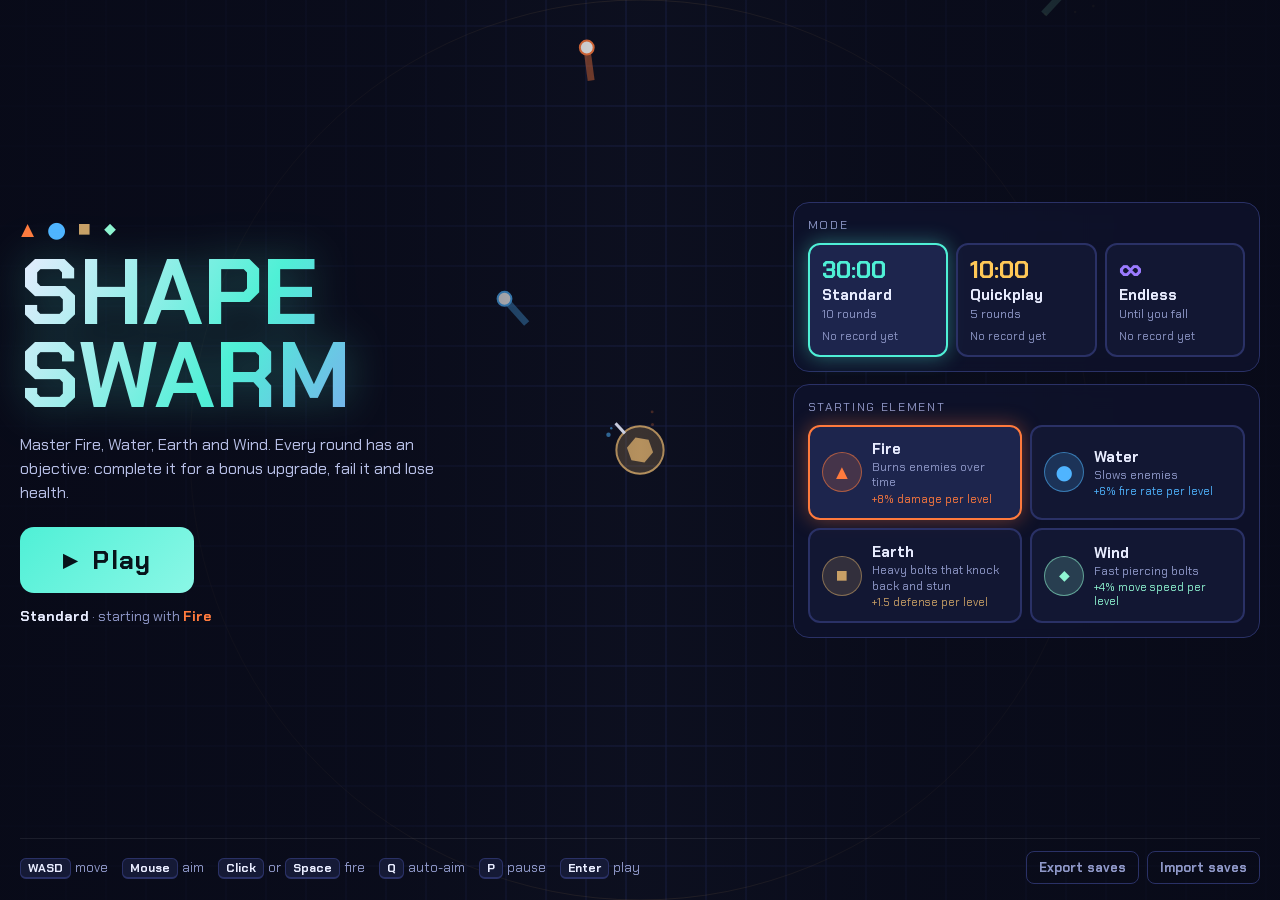
==== commit 271b596d: "Improve some small details and fixed some bugs" ====
--- a/index.html
+++ b/index.html
@@ -308,32 +308,25 @@
     display:block;
 }
 
-from {
-    opacity:0;
-    transform:translateY(14px) scale(.94);
-}
-
-to {
-    opacity:1;
-    transform:none;
-}
-
-from {
-    opacity:0;
-}
-
-to {
-    opacity:1;
-}
-
-#UiLayer,.Card.In {
-    animation:none;
+@keyframes PopIn {
+    from { opacity:0; transform:translateY(14px) scale(.94); }
+    to { opacity:1; transform:none; }
+}
+
+@keyframes FadeIn {
+    from { opacity:0; }
+    to { opacity:1; }
+}
+
+@media (prefers-reduced-motion:reduce) {
+    #UiLayer,.Card.In,.MenuWrap .Rise,.PlayBtn { animation:none !important; }
 }
 
 @media (orientation:portrait) and (max-width:700px) {
     #Rotate { display:flex; }
 }
 
+@media (max-height:520px) {
 h1 {
     font-size:34px;
 }
@@ -383,6 +376,187 @@
 
 .StatGrid {
     grid-template-columns:1fr 1fr;
+}
+}
+
+/* ---------- main menu ---------- */
+#UiLayer.On.Menu {
+    align-items:stretch;
+    background:linear-gradient(90deg,rgba(8,10,24,.93) 0%,rgba(8,10,24,.62) 30%,rgba(8,10,24,.10) 50%,rgba(8,10,24,.62) 70%,rgba(8,10,24,.93) 100%);
+}
+.MenuWrap {
+    width:100%;
+    max-width:1240px;
+    margin:0 auto;
+    display:grid;
+    grid-template-columns:minmax(0,1fr) minmax(120px,.55fr) minmax(0,1fr);
+    grid-template-rows:1fr auto;
+    column-gap:24px;
+    row-gap:14px;
+    align-items:center;
+    text-align:left;
+}
+.MHero { grid-column:1; }
+.MPanels { grid-column:3; display:flex; flex-direction:column; gap:12px; }
+.MFoot {
+    grid-column:1 / -1;
+    display:flex;
+    justify-content:space-between;
+    align-items:center;
+    gap:10px 16px;
+    flex-wrap:wrap;
+    padding-top:12px;
+    border-top:1px solid #ffffff14;
+    font-size:13px;
+    color:var(--Dim);
+}
+.Glyphs span { font-size:22px; margin-right:12px; display:inline-block; animation:Bob 3s ease-in-out infinite; }
+.Glyphs span:nth-child(2) { animation-delay:-.7s; }
+.Glyphs span:nth-child(3) { animation-delay:-1.4s; }
+.Glyphs span:nth-child(4) { animation-delay:-2.1s; }
+.MenuWrap h1 {
+    font-size:clamp(46px,7.2vw,104px);
+    line-height:.9;
+    margin:8px 0 16px;
+    text-transform:uppercase;
+    background:linear-gradient(120deg,#e8ecff 0%,#4ff0d6 48%,#9b7bff 100%);
+    -webkit-background-clip:text;
+    background-clip:text;
+    -webkit-text-fill-color:transparent;
+    color:transparent;
+    filter:drop-shadow(0 0 22px rgba(79,240,214,.30));
+}
+.MenuWrap .Lead { font-size:16px; line-height:1.5; color:#b7bfe6; max-width:430px; margin:0 0 22px; }
+.PlayBtn {
+    font:inherit;
+    font-weight:700;
+    font-size:26px;
+    letter-spacing:.05em;
+    color:#07131a;
+    background:linear-gradient(135deg,#4ff0d6,#8bf7e6);
+    border:0;
+    border-radius:14px;
+    padding:16px 42px;
+    min-height:64px;
+    cursor:pointer;
+    display:inline-flex;
+    align-items:center;
+    gap:12px;
+    animation:PlayPulse 2.2s infinite;
+    transition:transform .12s,filter .12s;
+}
+.PlayBtn:hover { filter:brightness(1.1); transform:translateY(-2px); }
+.PlayBtn:active { transform:scale(.96); }
+.Cont {
+    font:inherit;
+    display:block;
+    text-align:left;
+    color:var(--Ink);
+    background:rgba(21,26,54,.8);
+    border:2px solid var(--Violet);
+    border-radius:12px;
+    padding:10px 16px;
+    margin-top:12px;
+    cursor:pointer;
+    min-width:260px;
+    transition:transform .12s,background .12s;
+}
+.Cont:hover { transform:translateY(-2px); background:rgba(31,38,80,.95); }
+.Cont b { display:block; font-size:16px; }
+.Cont span { font-size:12px; color:var(--Dim); }
+.Loadout { margin-top:14px; font-size:14px; color:var(--Dim); }
+.Loadout b { color:var(--Ink); }
+.Note { margin-top:8px; font-size:13px; color:var(--Cyan); }
+.Panel {
+    background:rgba(16,20,46,.74);
+    border:1px solid #2a3166;
+    border-radius:16px;
+    padding:14px;
+    backdrop-filter:blur(6px);
+    -webkit-backdrop-filter:blur(6px);
+}
+.PTitle { font-size:12px; letter-spacing:.14em; text-transform:uppercase; color:var(--Dim); margin:0 0 10px; }
+.PGrid3 { display:grid; grid-template-columns:repeat(3,1fr); gap:8px; }
+.PGrid2 { display:grid; grid-template-columns:repeat(2,1fr); gap:8px; }
+.Pick {
+    font:inherit;
+    color:var(--Ink);
+    background:rgba(21,26,54,.8);
+    border:2px solid #2a3166;
+    border-radius:12px;
+    padding:12px;
+    cursor:pointer;
+    text-align:left;
+    transition:transform .12s,border-color .12s,box-shadow .12s,background .12s;
+}
+.Pick:hover { transform:translateY(-2px); border-color:var(--Chip,var(--Cyan)); }
+.Pick.Sel {
+    border-color:var(--Chip,var(--Cyan));
+    background:rgba(31,38,80,.96);
+    box-shadow:0 0 20px color-mix(in srgb,var(--Chip,#4ff0d6) 40%,transparent);
+}
+.ModeCard { display:flex; flex-direction:column; gap:2px; }
+.PBig { font-size:24px; font-weight:700; color:var(--Chip); line-height:1.1; }
+.PName { font-size:15px; font-weight:700; }
+.PSub { display:block; font-size:12px; color:var(--Dim); line-height:1.3; }
+.PBest { font-size:11px; color:var(--Dim); margin-top:4px; }
+.ElemCard { display:flex; gap:10px; align-items:center; }
+.EGlyph {
+    width:40px; height:40px; flex:none; border-radius:50%;
+    display:grid; place-items:center; font-size:20px; color:var(--Chip);
+    background:color-mix(in srgb,var(--Chip) 18%,transparent);
+    border:1px solid color-mix(in srgb,var(--Chip) 55%,transparent);
+}
+.EText { display:flex; flex-direction:column; gap:1px; min-width:0; }
+.PPerk { display:block; font-size:11px; color:var(--Chip); }
+.Hint { margin-right:14px; white-space:nowrap; }
+.Hint kbd {
+    font:inherit; font-size:12px; font-weight:700; color:var(--Ink);
+    background:#151a36; border:1px solid #2a3166; border-bottom-width:2px;
+    border-radius:6px; padding:1px 7px; margin-right:4px;
+}
+.Ghost {
+    font:inherit; font-weight:700; font-size:13px; color:var(--Dim);
+    background:transparent; border:1px solid #2a3166; border-radius:8px;
+    padding:7px 12px; margin-left:8px; cursor:pointer;
+}
+.Ghost:hover { color:var(--Ink); border-color:var(--Violet); }
+.MenuWrap.Enter .Rise { animation:Rise .55s cubic-bezier(.2,.8,.2,1) both; animation-delay:calc(var(--d,0)*90ms); }
+@keyframes Rise { from { opacity:0; transform:translateY(18px); } to { opacity:1; transform:none; } }
+@keyframes Bob { 0%,100% { transform:translateY(0); } 50% { transform:translateY(-4px); } }
+@keyframes PlayPulse {
+    0% { box-shadow:0 0 0 0 rgba(79,240,214,.45); }
+    70% { box-shadow:0 0 0 18px rgba(79,240,214,0); }
+    100% { box-shadow:0 0 0 0 rgba(79,240,214,0); }
+}
+@media (max-width:1000px) {
+    #UiLayer.On.Menu { background:rgba(8,10,24,.84); }
+    .MenuWrap { grid-template-columns:minmax(0,1fr) minmax(0,1.15fr); }
+    .MPanels { grid-column:2; }
+}
+@media (max-width:760px) {
+    .MenuWrap { grid-template-columns:1fr; grid-template-rows:auto; align-items:start; }
+    .MHero,.MPanels { grid-column:1; }
+    .MHero { text-align:center; }
+    .MenuWrap .Lead { margin-left:auto; margin-right:auto; }
+    .Cont { margin-left:auto; margin-right:auto; }
+}
+@media (max-height:520px) {
+    .MenuWrap { column-gap:16px; row-gap:8px; }
+    .Glyphs { display:none; }
+    .MenuWrap h1 { font-size:clamp(34px,6vw,52px); margin:0 0 10px; }
+    .MenuWrap .Lead { display:none; }
+    .PlayBtn { font-size:20px; padding:10px 28px; min-height:48px; }
+    .Cont { padding:6px 12px; margin-top:8px; }
+    .Panel { padding:8px 10px; border-radius:12px; }
+    .PTitle { margin-bottom:6px; }
+    .Pick { padding:7px 9px; }
+    .PBig { font-size:18px; }
+    .PSub,.PPerk,.PBest { display:none; }
+    .EGlyph { width:28px; height:28px; font-size:14px; }
+    .PGrid2 { grid-template-columns:repeat(4,1fr); }
+    .ElemCard { flex-direction:column; gap:4px; text-align:center; }
+    .MFoot { padding-top:6px; font-size:12px; }
 }
 </style>
 </head>
@@ -915,13 +1089,38 @@
 }
 
 function ShowMenu(){
+ const Fresh = !Ui.querySelector('.MenuWrap');
  Ui.className = 'On';
- const ModeChips = Object.keys(Modes).map(K => `<button class="Chip ${K === SelMode ? 'Sel' : ''}" data-mode="${K}">${K}<small>${Modes[K].Info}${Best[K] ? ' · best ' + FormatTime(Best[K]) : ''}</small></button>`).join('');
- const ElemChips = ElemNames.map(N => `<button class="Chip ${N === SelElem ? 'Sel' : ''}" style="--Chip:${Elems[N].Color}" data-elem="${N}"><span style="color:${Elems[N].Color}">${Elems[N].Glyph}</span> ${N}<small>${Elems[N].Desc.split('.')[0]}</small></button>`).join('');
- Ui.innerHTML = `<div class="Box"><h1>Shape Swarm</h1><p>Master Fire, Water, Earth and Wind. Every round has an objective: complete it for a bonus upgrade, fail it and lose health.</p>
- <h3>Mode</h3><div class="Chips">${ModeChips}</div><h3>Starting element</h3><div class="Chips">${ElemChips}</div>
- <p style="margin-top:14px">PC: WASD to move, mouse to aim, Q toggles auto-aim, P pauses.<br>Phone (landscape): left stick moves, right stick aims, button toggles auto-aim.<br>Your core fires automatically.</p>
- <button class="Btn" data-act="play">Play</button></div>`;
+ const ModeColor = {Standard: '#4ff0d6', Quickplay: '#ffc857', Endless: '#9b7bff'};
+ const ModeCards = Object.keys(Modes).map(K => {
+  const M = Modes[K], Rd = M.Total ? M.Total / M.RoundLen + ' rounds' : 'Until you fall';
+  return `<button class="Pick ModeCard ${K === SelMode ? 'Sel' : ''}" style="--Chip:${ModeColor[K] || '#4ff0d6'}" data-mode="${K}"><span class="PBig">${M.Total ? M.Info : '∞'}</span><b class="PName">${K}</b><span class="PSub">${Rd}</span><span class="PBest">${Best[K] ? 'Best ' + FormatTime(Best[K]) : 'No record yet'}</span></button>`;
+ }).join('');
+ const ElemCards = ElemNames.map(N => {
+  const E = Elems[N], Parts = E.Desc.split('. ');
+  return `<button class="Pick ElemCard ${N === SelElem ? 'Sel' : ''}" style="--Chip:${E.Color}" data-elem="${N}"><span class="EGlyph">${E.Glyph}</span><span class="EText"><b class="PName">${N}</b><span class="PSub">${Parts[0]}</span><span class="PPerk">${(Parts[1] || '').replace(/\.$/, '')}</span></span></button>`;
+ }).join('');
+ const Glyphs = ElemNames.map(N => `<span style="color:${Elems[N].Color}">${Elems[N].Glyph}</span>`).join('');
+ const Hints = InputMode === 'touch'
+  ? '<span class="Hint"><kbd>Left stick</kbd>move</span><span class="Hint"><kbd>Right stick</kbd>aim + fire</span><span class="Hint"><kbd>Button</kbd>auto-aim</span>'
+  : '<span class="Hint"><kbd>WASD</kbd>move</span><span class="Hint"><kbd>Mouse</kbd>aim</span><span class="Hint"><kbd>Click</kbd>or<kbd style="margin-left:4px">Space</kbd>fire</span><span class="Hint"><kbd>Q</kbd>auto-aim</span><span class="Hint"><kbd>P</kbd>pause</span><span class="Hint"><kbd>Enter</kbd>play</span>';
+ const Bst = Best[SelMode] ? ' · best <b>' + FormatTime(Best[SelMode]) + '</b>' : '';
+ Ui.innerHTML = `<div class="MenuWrap ${Fresh ? 'Enter' : ''}">
+ <div class="MHero">
+  <div class="Glyphs Rise" style="--d:0">${Glyphs}</div>
+  <h1 class="Rise" style="--d:1">Shape<br>Swarm</h1>
+  <p class="Lead Rise" style="--d:2">Master Fire, Water, Earth and Wind. Every round has an objective: complete it for a bonus upgrade, fail it and lose health.</p>
+  <div class="Rise" style="--d:3"><button class="PlayBtn" data-act="play"><span>▶</span>Play</button>${ContinueHtml()}</div>
+  <div class="Loadout Rise" style="--d:4"><b>${SelMode}</b> · starting with <b style="color:${Elems[SelElem].Color}">${SelElem}</b>${Bst}</div>
+  ${MenuNote ? '<div class="Note">' + MenuNote + '</div>' : ''}
+ </div>
+ <div class="MPanels">
+  <div class="Panel Rise" style="--d:2"><div class="PTitle">Mode</div><div class="PGrid3">${ModeCards}</div></div>
+  <div class="Panel Rise" style="--d:3"><div class="PTitle">Starting element</div><div class="PGrid2">${ElemCards}</div></div>
+ </div>
+ <div class="MFoot Rise" style="--d:5"><div>${Hints}</div><div><button class="Ghost" data-act="export">Export saves</button><button class="Ghost" data-act="import">Import saves</button></div></div>
+</div>`;
+ MenuNote = '';
 }
 
 /* >>> SHAPE-SWARM-UPDATE START (v2): saves + export/import + upgrade fixes + objectives + enemies + difficulty */
@@ -1043,21 +1242,8 @@
 function ContinueHtml(){
   const S = SaveStore.Get(SelMode);
   if(!ValidSave(S) || S.Over) return '';
-  return `<button class="Btn Alt" style="margin:4px" data-act="continue">Continue ${SelMode} · Round ${S.Round} · Lv ${S.Player.Level} · ${FormatTime(S.RunStats.Time)}</button>`;
-}
-const ShowMenuBase = ShowMenu;
-ShowMenu = function(){
-  ShowMenuBase();
-  const Box = Ui.querySelector('.Box'), PlayBtn = Ui.querySelector('[data-act="play"]');
-  if(!Box || !PlayBtn) return;
-  const C = ContinueHtml();
-  if(C) PlayBtn.insertAdjacentHTML('beforebegin', C);
-  PlayBtn.style.margin = '4px';
-  Box.insertAdjacentHTML('beforeend',
-    '<div class="Row" style="margin-top:10px"><button class="Btn Alt" data-act="export">Export saves</button><button class="Btn Alt" data-act="import">Import saves</button></div>' +
-    (MenuNote ? '<p style="color:var(--Cyan)">' + MenuNote + '</p>' : ''));
-  MenuNote = '';
-};
+  return `<button class="Cont" data-act="continue"><b>Continue ${SelMode}</b><span>Round ${S.Round} · Lv ${S.Player.Level} · ${FormatTime(S.RunStats.Time)}</span></button>`;
+}
 
 /* capture phase: runs before the game's own click handler */
 Ui.addEventListener('click', Ev => {
@@ -1335,7 +1521,7 @@
 
 /* ---------- input ---------- */
 const Joys = {Move: null, Aim: null}, Keys = {};
-let MouseX = 0, MouseY = 0;
+let MouseX = 0, MouseY = 0, Trigger = false, Firing = false;
 const AimBtn = () => ({X: Width - 138, Y: SafeTop + 48, W: 122, H: 32});
 
 function JoyMove(J, Ev){
@@ -1350,6 +1536,7 @@
  if(Mode !== 'play') return;
  const B = AimBtn();
  if(Ev.clientX >= B.X && Ev.clientX <= B.X + B.W && Ev.clientY >= B.Y && Ev.clientY <= B.Y + B.H){AutoAim = !AutoAim; return}
+ if(Ev.pointerType === 'mouse' && Ev.button === 0) Trigger = true;
  if(InputMode !== 'touch') return;
  const Side = Ev.clientX < Width / 2 ? 'Move' : 'Aim';
  if(Joys[Side]) return;
@@ -1366,16 +1553,20 @@
 Canvas.addEventListener('pointerup', PointerUp);
 Canvas.addEventListener('pointercancel', PointerUp);
 Canvas.addEventListener('contextmenu', Ev => Ev.preventDefault());
+addEventListener('pointerup', Ev => {if(Ev.pointerType === 'mouse') Trigger = false});
+addEventListener('pointercancel', Ev => {if(Ev.pointerType === 'mouse') Trigger = false});
 
 addEventListener('keydown', Ev => {
  const Key = Ev.key.toLowerCase();
  if(Key === 'm' && !Ev.repeat){ToggleSound(); return}
  if(('wasd'.includes(Key) && Key.length === 1) || Key.startsWith('arrow')){InputMode = 'key'; Keys[Key] = 1; Ev.preventDefault()}
+ else if(Key === ' ' && Mode === 'play'){Keys[' '] = 1; Ev.preventDefault()}
  else if(Key === 'q' && Mode === 'play') AutoAim = !AutoAim;
+ else if(Key === 'enter' && !Ev.repeat && (Mode === 'menu' || Mode === 'over')){const Go = Ui.querySelector('[data-act="play"]'); if(Go){Ev.preventDefault(); Go.click()}}
  else if((Key === 'p' || Key === 'escape') && !Ev.repeat) Pause();
 });
 addEventListener('keyup', Ev => {Keys[Ev.key.toLowerCase()] = 0});
-addEventListener('blur', () => {for(const K in Keys) Keys[K] = 0; if(Mode === 'play') Pause()});
+addEventListener('blur', () => {Trigger = false; for(const K in Keys) Keys[K] = 0; if(Mode === 'play') Pause()});
 
 /* ---------- update ---------- */
 function Update(Dt){
@@ -1413,7 +1604,10 @@
  if(AutoAim){if(Target) Aim = Math.atan2(Target.Y - Player.Y, Target.X - Player.X)}
  else if(InputMode === 'touch'){const J = Joys.Aim; if(J && Math.hypot(J.Dx, J.Dy) > 10) Aim = Math.atan2(J.Dy, J.Dx)}
  else Aim = Math.atan2(MouseY - (Height / 2 + (Player.Y - Camera.Y) * Zoom), MouseX - (Width / 2 + (Player.X - Camera.X) * Zoom));
- if(Player.Cooldown <= 0 && (!AutoAim || Target)) Volley(Target);
+ /* auto-aim fires by itself when something is in range; manual aim fires only while you hold the trigger */
+ const Holding = InputMode === 'touch' ? !!(Joys.Aim && Math.hypot(Joys.Aim.Dx, Joys.Aim.Dy) > 10) : (Trigger || !!Keys[' ']);
+ Firing = AutoAim ? !!Target : Holding;
+ if(Player.Cooldown <= 0 && Firing) Volley(Target);
 
  /* enemies */
  for(const En of Enemies){
@@ -1523,12 +1717,7 @@
 
 function Draw(){
  Context.setTransform(Dpr, 0, 0, Dpr, 0, 0); Context.fillStyle = '#0d1020'; Context.fillRect(0, 0, Width, Height);
- if(!Player){
-  Context.strokeStyle = '#1a2146'; Context.lineWidth = 1; Context.beginPath();
-  for(let I = 0; I < Width; I += 40){Context.moveTo(I, 0); Context.lineTo(I, Height)}
-  for(let I = 0; I < Height; I += 40){Context.moveTo(0, I); Context.lineTo(Width, I)}
-  Context.stroke(); return;
- }
+ if(!Player){DrawAttract(); return}
  const Sx = RandRange(-1, 1) * Shake, Sy = RandRange(-1, 1) * Shake;
  Context.setTransform(Dpr * Zoom, 0, 0, Dpr * Zoom, Dpr * (Width / 2 - Camera.X * Zoom + Sx), Dpr * (Height / 2 - Camera.Y * Zoom + Sy));
  Context.fillStyle = '#10152e'; Context.fillRect(0, 0, Arena, Arena);
@@ -1656,6 +1845,21 @@
  Context.fillStyle = AutoAim ? '#07131a' : '#e8ecff'; Context.textAlign = 'center'; Context.font = '700 13px "Chakra Petch",sans-serif';
  Context.fillText('Auto-aim: ' + (AutoAim ? 'ON' : 'OFF') + (InputMode === 'key' ? ' (Q)' : ''), B.X + B.W / 2, B.Y + 21);
 
+ if(!AutoAim && Mode === 'play'){
+  Context.fillStyle = '#8f98c8'; Context.textAlign = 'right'; Context.font = '700 12px "Chakra Petch",sans-serif';
+  Context.fillText(InputMode === 'key' ? 'Hold click / Space to fire' : 'Hold the aim stick to fire', B.X + B.W, B.Y + B.H + 16);
+ }
+ const OverBtn = MouseX >= B.X && MouseX <= B.X + B.W && MouseY >= B.Y && MouseY <= B.Y + B.H;
+ Canvas.style.cursor = (!AutoAim && Mode === 'play' && InputMode === 'key' && !OverBtn) ? 'none' : '';
+ if(!AutoAim && Mode === 'play' && InputMode === 'key' && !OverBtn){
+  const Rc = Firing ? 8 : 12, Col = Firing ? '#ffffff' : Elems[LastElem].Color;
+  Context.strokeStyle = Col; Context.lineWidth = 2; Context.globalAlpha = Firing ? 1 : .85;
+  Poly(MouseX, MouseY, Rc, 0); Context.stroke();
+  Context.beginPath();
+  for(const [Ax, Ay] of [[1, 0], [-1, 0], [0, 1], [0, -1]]){Context.moveTo(MouseX + Ax * (Rc + 3), MouseY + Ay * (Rc + 3)); Context.lineTo(MouseX + Ax * (Rc + 9), MouseY + Ay * (Rc + 9))}
+  Context.stroke(); Context.globalAlpha = 1;
+ }
+
  /* element levels */
  ElemNames.forEach((N, I) => {
   const X = Width / 2 - 100 + I * 52, Y = Height - 26 - SafeBottom;
@@ -1698,9 +1902,83 @@
  if(Player){
   UpdateFx(Dt);
   if(Mode === 'play' && !Blocked) Update(Dt);
- }
+ }else AttractUpdate(Dt);
  Draw();
 }
+
+/* ---------- attract mode: a live demo fights behind the menu ---------- */
+const Demo = {T: 0, Foes: [], Shots: [], Fx: [], Cd: 0, Spawn: 0, Aim: 0, Shot: 0, Kills: 0};
+const DemoBurst = (X, Y, Color, N, V) => {for(let I = 0; I < N && Demo.Fx.length < 220; I++){const A = RandRange(0, Tau), S = RandRange(.3, 1) * V; Demo.Fx.push({X, Y, Vx: Math.cos(A) * S, Vy: Math.sin(A) * S, L: .5, M: .5, C: Color, S: RandRange(1.5, 3)})}};
+const DemoRing = (X, Y, Color, R) => {if(Demo.Fx.length < 220) Demo.Fx.push({X, Y, Vx: 0, Vy: 0, L: .4, M: .4, C: Color, S: R, Ring: true})};
+
+function AttractUpdate(Dt){
+ const D = Demo, Cx = Width / 2, Cy = Height / 2, Z = Zoom;
+ D.T += Dt; D.Spawn -= Dt; D.Cd -= Dt;
+ if(D.Spawn <= 0 && D.Foes.length < 28){
+  D.Spawn = .3;
+  const A = RandRange(0, Tau), R = Math.hypot(Width, Height) / 2 + 30, K = Math.random(), Ty = K < .55 ? EnemyTypes[0] : K < .85 ? EnemyTypes[1] : EnemyTypes[2];
+  D.Foes.push({X: Cx + Math.cos(A) * R, Y: Cy + Math.sin(A) * R, Hp: Ty.Hp * .6, Sp: Ty.Speed * Z * 1.1, R: Ty.Radius * Z, Sides: Ty.Sides, Color: Ty.Color, Rot: RandRange(0, Tau), Spin: RandRange(-1, 1), Flash: 0});
+ }
+ let Near = null, ND = 1e9;
+ for(const F of D.Foes){
+  const Dx = Cx - F.X, Dy = Cy - F.Y, Len = Math.hypot(Dx, Dy) || 1;
+  F.X += Dx / Len * F.Sp * Dt; F.Y += Dy / Len * F.Sp * Dt; F.Rot += F.Spin * Dt; F.Flash -= Dt;
+  if(Len < ND){ND = Len; Near = F}
+  if(Len < 22 * Z){F.Hp = 0; DemoBurst(F.X, F.Y, '#ff5d73', 10, 160); DemoRing(Cx, Cy, '#ff5d73', 60 * Z)}
+ }
+ if(Near){
+  const Target = Math.atan2(Near.Y - Cy, Near.X - Cx), Diff2 = Math.atan2(Math.sin(Target - D.Aim), Math.cos(Target - D.Aim));
+  D.Aim += Diff2 * Math.min(1, Dt * 14);
+  if(D.Cd <= 0 && ND < Math.hypot(Width, Height) * .6){
+   D.Cd = .17; const Name = ElemNames[D.Shot++ % 4], Sp = 640 * Z;
+   if(D.Shots.length < 60) D.Shots.push({X: Cx, Y: Cy, Vx: Math.cos(D.Aim) * Sp, Vy: Math.sin(D.Aim) * Sp, Color: Elems[Name].Color, L: 1.6});
+   DemoBurst(Cx + Math.cos(D.Aim) * 20 * Z, Cy + Math.sin(D.Aim) * 20 * Z, Elems[Name].Color, 2, 100);
+  }
+ }
+ for(const B of D.Shots){
+  B.X += B.Vx * Dt; B.Y += B.Vy * Dt; B.L -= Dt;
+  for(const F of D.Foes){
+   if(F.Hp > 0 && Math.hypot(F.X - B.X, F.Y - B.Y) < F.R + 5 * Z){
+    F.Hp -= 14; F.Flash = .08; B.L = 0; DemoBurst(F.X, F.Y, B.Color, 3, 100);
+    if(F.Hp <= 0){D.Kills++; DemoBurst(F.X, F.Y, F.Color, 14, 220); DemoRing(F.X, F.Y, F.Color, F.R * 2.4)}
+    break;
+   }
+  }
+ }
+ D.Shots = D.Shots.filter(B => B.L > 0);
+ D.Foes = D.Foes.filter(F => F.Hp > 0);
+ for(const P of D.Fx){P.L -= Dt; P.X += P.Vx * Dt; P.Y += P.Vy * Dt; P.Vx *= 1 - 4 * Dt; P.Vy *= 1 - 4 * Dt}
+ D.Fx = D.Fx.filter(P => P.L > 0);
+}
+
+function DrawAttract(){
+ const D = Demo, Cx = Width / 2, Cy = Height / 2, Z = Zoom, Core = Elems[ElemNames[D.Shot % 4]].Color;
+ Context.strokeStyle = '#1a2146'; Context.lineWidth = 1; Context.beginPath();
+ const Off = (D.T * 12) % 40;
+ for(let I = -Off; I < Width; I += 40){Context.moveTo(I, 0); Context.lineTo(I, Height)}
+ for(let I = -Off; I < Height; I += 40){Context.moveTo(0, I); Context.lineTo(Width, I)}
+ Context.stroke();
+ for(const F of D.Foes) Shape(F.X, F.Y, F.R, F.Sides, F.Rot, F.Color, F.Flash > 0 ? '#ffffff' : null);
+ for(const B of D.Shots){
+  Context.globalAlpha = .5; Context.strokeStyle = B.Color; Context.lineWidth = 4 * Z; Context.beginPath(); Context.moveTo(B.X - B.Vx * .03, B.Y - B.Vy * .03); Context.lineTo(B.X, B.Y); Context.stroke();
+  Context.globalAlpha = 1; Shape(B.X, B.Y, 4 * Z, 0, 0, B.Color, '#ffffff');
+ }
+ for(const P of D.Fx){
+  const Fade = P.L / P.M; Context.globalAlpha = Fade;
+  if(P.Ring){Context.strokeStyle = P.C; Context.lineWidth = 2; Poly(P.X, P.Y, P.S * (1 - Fade) + 3, 0); Context.stroke()}
+  else{Context.fillStyle = P.C; Context.beginPath(); Context.arc(P.X, P.Y, P.S * (.4 + .6 * Fade), 0, Tau); Context.fill()}
+ }
+ Context.globalAlpha = .15 + .05 * Math.sin(D.T * 3); Context.strokeStyle = Core; Context.lineWidth = 1; Poly(Cx, Cy, 260 * Z, 0); Context.stroke(); Context.globalAlpha = 1;
+ Shape(Cx, Cy, (PlayerRadius + Math.sin(D.T * 5) * .8) * Z, 0, 0, Core);
+ Shape(Cx, Cy, 7 * Z, 6, D.T * 1.5, Core, Core);
+ Context.strokeStyle = '#e8ecff'; Context.lineWidth = 3; Context.beginPath();
+ Context.moveTo(Cx + Math.cos(D.Aim) * 13 * Z, Cy + Math.sin(D.Aim) * 13 * Z); Context.lineTo(Cx + Math.cos(D.Aim) * 21 * Z, Cy + Math.sin(D.Aim) * 21 * Z); Context.stroke();
+}
+
+/* menu gets a see-through layer so the demo shows behind it */
+const ShowMenuLive = ShowMenu;
+ShowMenu = function(){ShowMenuLive(); Ui.classList.add('Menu')};
+
 ShowMenu(); requestAnimationFrame(Loop);
 </script>
 </body>
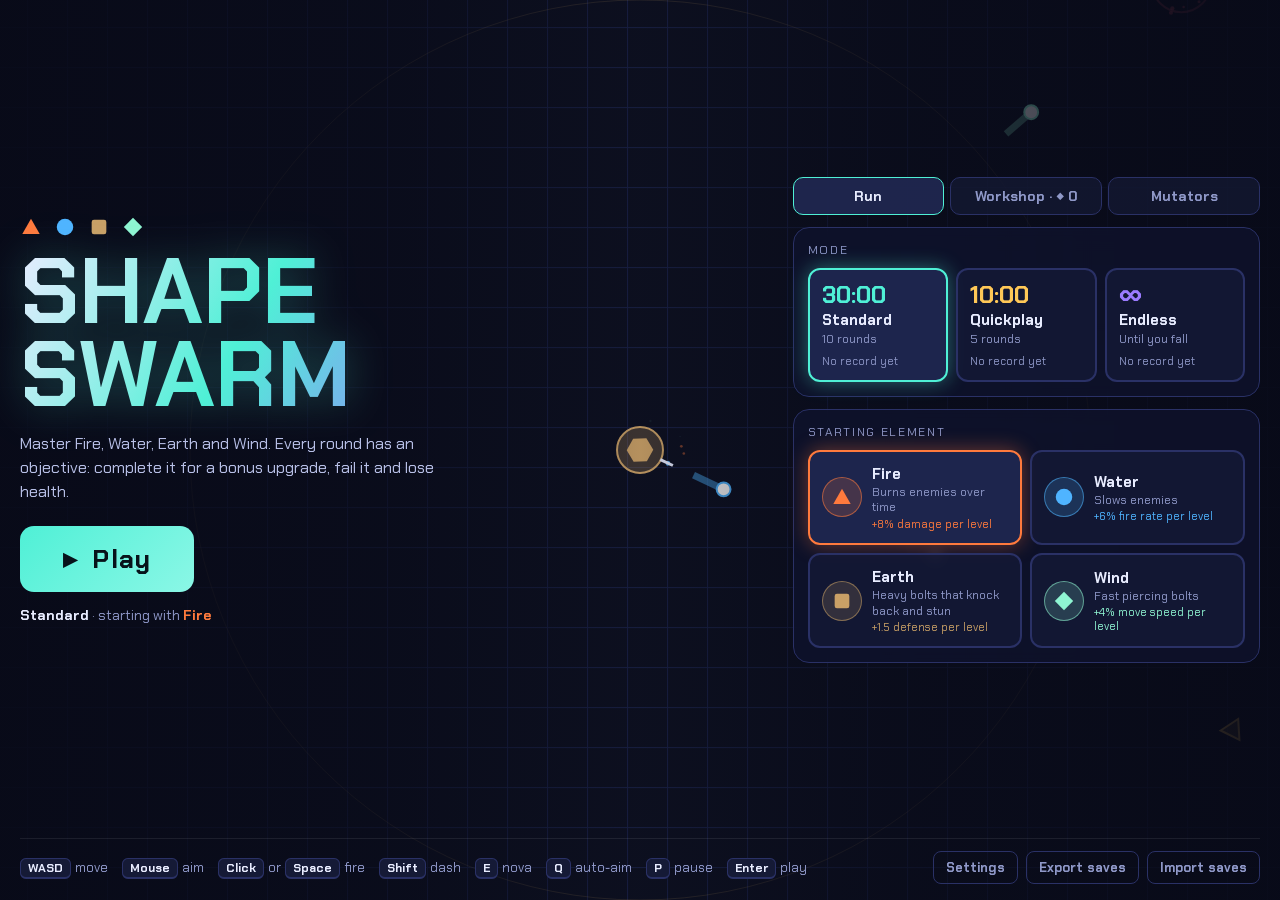
==== commit b4f0ea1c: "Improved details and added an icon!" ====
--- a/index.html
+++ b/index.html
@@ -5,6 +5,9 @@
 <meta name="viewport" content="width=device-width, initial-scale=1, maximum-scale=1, user-scalable=no, viewport-fit=cover">
 <meta name="theme-color" content="#0d1020">
 <title>Shape Swarm</title>
+<link rel="icon" href="data:image/svg+xml,%3Csvg%20xmlns%3D%22http%3A//www.w3.org/2000/svg%22%20viewBox%3D%220%200%20512%20512%22%20xmlns%3Ac2pa%3D%22http%3A//c2pa.org/manifest%22%3E%3Cmetadata%3E%3Cc2pa%3Amanifest%[base64]%[base64]%2BN1pSunfE/J9des/rlATOWcpKsGTc6QeOaJjdXJseCpzZWxmI2p1bWJmPWMycGEuYXNzZXJ0aW9ucy9jMnBhLmFjdGlvbnMudjJkaGFzaFggxtohvrDBNnqq3l7K2%2BewUdyhKOWYow3jGANZlir%2BLZ%2BiY3VybHgpc2VsZiNqdW1iZj1jMnBhLmFzc2VydGlvbnMvYzJwYS5oYXNoLmRhdGFkaGFzaFggnpWj2A%2B3MBU%2B5hk3nbID0aQnZ4HGp8qj6dKuRpE3m%2BZ0Y2xhaW1fZ2VuZXJhdG9yX2luZm%[base64]/[base64]/3cyjxFA3Qo5S46fX0/ihY0VZ7mfb9KF703t5OjWDBWMA4GA1UdDwEB/wQEAwIHgDAVBgNVHSUEDjAMBgorBgEEAYPoXgIBMAwGA1UdEwEB/wQCMAAwHwYDVR0jBBgwFoAUzlHiBIFOZFsj%2BOPEz5o%2BnMHXXMIwCgYIKoZIzj0EAwMDZwAwZAIwMXMdFJ4BetLLVY7ORuE9noqbbAZOZn/aArXyTwFAZfKrPzxF2vPoJNf1%2BUCdg1XGAjBwX1zd9WGqYkqmL5SFqw1QySjr1zJfpJM9%2B1rdDwSPLMOPOjKuiXjoU/[base64]/QQ8QtPf3vedgtb29nhtMDtKRobcpXVleDD6cAK2xwHtL6cZ4ww%2BwPYn8IC%2BVGCrsY8FcEoJT8%3D%3C/c2pa%3Amanifest%3E%3C/metadata%3E%3Crect%20width%3D%22512%22%20height%3D%22512%22%20fill%3D%22%230d1020%22/%3E%3Ccircle%20cx%3D%22256%22%20cy%3D%22256%22%20r%3D%22120%22%20fill%3D%22%234ff0d644%22%20stroke%3D%22%234ff0d6%22%20stroke-width%3D%2212%22/%3E%3Cpolygon%20points%3D%22256%2C196%20308%2C226%20308%2C286%20256%2C316%20204%2C286%20204%2C226%22%20fill%3D%22%234ff0d6%22/%3E%3Cpolygon%20points%3D%2296%2C120%20136%2C190%2056%2C190%22%20fill%3D%22%23ff7a3d%22/%3E%3Crect%20x%3D%22380%22%20y%3D%2290%22%20width%3D%2264%22%20height%3D%2264%22%20fill%3D%22%23c9a066%22/%3E%3Ccircle%20cx%3D%22110%22%20cy%3D%22410%22%20r%3D%2234%22%20fill%3D%22%234fb4ff%22/%3E%3Cpolygon%20points%3D%22410%2C380%20450%2C420%20410%2C460%20370%2C420%22%20fill%3D%22%238ff5d2%22/%3E%3C/svg%3E">
+<meta name="mobile-web-app-capable" content="yes">
+<meta name="apple-mobile-web-app-capable" content="yes">
 <link rel="preconnect" href="https://fonts.googleapis.com">
 <link href="https://fonts.googleapis.com/css2?family=Chakra+Petch:wght@500;700&display=swap" rel="stylesheet">
 
@@ -558,6 +561,27 @@
     .ElemCard { flex-direction:column; gap:4px; text-align:center; }
     .MFoot { padding-top:6px; font-size:12px; }
 }
+.PGrid4 { display:grid; grid-template-columns:repeat(4,1fr); gap:8px; }
+.WsCost { display:block; font-size:12px; font-weight:700; color:var(--Amber); margin-top:2px; }
+.Pick.Dim { opacity:.55; }
+.Recap { color:var(--Amber); font-weight:700; margin:-8px 0 16px; line-height:1.5; }
+.Card:hover { transform:translateY(-6px) rotate(-1deg) scale(1.04); }
+.Card.Shine { position:relative; overflow:hidden; }
+.Card.Shine::after { content:''; position:absolute; inset:0; pointer-events:none; background:linear-gradient(115deg,transparent 30%,rgba(255,255,255,.24) 50%,transparent 70%); transform:translateX(-120%); animation:Shine 2.6s infinite; }
+@keyframes Shine { 0%,55% { transform:translateX(-120%); } 100% { transform:translateX(120%); } }
+.Reduce *,.Reduce *::after { animation:none !important; transition:none !important; }
+.PChip { border:1px solid; border-radius:8px; padding:3px 9px; font-weight:700; font-size:13px; }
+.SetRow { display:flex; justify-content:space-between; align-items:center; gap:14px; padding:7px 0; text-align:left; }
+.SetRow input { flex:1; max-width:260px; accent-color:#4ff0d6; }
+.SetTog { text-align:left; }
+.Tabs { display:flex; gap:6px; }
+.TabBtn { flex:1; font:inherit; font-weight:700; font-size:14px; color:var(--Dim); background:rgba(21,26,54,.7); border:1px solid #2a3166; border-radius:10px; padding:9px 10px; cursor:pointer; }
+.TabBtn.On { color:var(--Ink); border-color:var(--Cyan); background:rgba(31,38,80,.95); }
+.MPanels.Tab_run .T-shop,.MPanels.Tab_run .T-mut,.MPanels.Tab_shop .T-run,.MPanels.Tab_shop .T-mut,.MPanels.Tab_mut .T-run,.MPanels.Tab_mut .T-shop { display:none; }
+.WsScroll { max-height:min(58vh,520px); overflow:auto; padding:2px; }
+.WGlyph { display:inline-grid; place-items:center; width:20px; margin-right:4px; }
+.EGlyph svg,.ElemIco { display:block; }
+.PChip { display:inline-flex; align-items:center; gap:5px; }
 </style>
 </head>
 
@@ -598,7 +622,7 @@
 
 
 /* ---------- sound effects (generated in-browser; no extra files) ---------- */
-let AudioEngine = null, SoundEnabled = true, LastHitSound = 0;
+let AudioEngine = null, SoundEnabled = true, LastHitSound = 0, SfxVol = 1;
 function InitAudio(){
  try{
   const AudioContextClass = window.AudioContext || window.webkitAudioContext;
@@ -616,7 +640,7 @@
  Osc.frequency.setValueAtTime(Math.max(1, Frequency), Start);
  Osc.frequency.exponentialRampToValueAtTime(Math.max(1, EndFrequency), Start + Duration);
  Gain.gain.setValueAtTime(.0001, Start);
- Gain.gain.exponentialRampToValueAtTime(Math.max(.0001, Volume), Start + .008);
+ Gain.gain.exponentialRampToValueAtTime(Math.max(.0001, Volume * SfxVol), Start + .008);
  Gain.gain.exponentialRampToValueAtTime(.0001, Start + Duration);
  Osc.connect(Gain); Gain.connect(Audio.destination); Osc.start(Start); Osc.stop(Start + Duration + .015);
 }
@@ -667,14 +691,14 @@
 
 const Item = (Name, Glyph, Key, Value, Opts, Desc) => ({Name, Glyph, Key, Value, ...Opts});
 const Items = [
- Item('Power', '●', 'Damage', 2, {Unit: 'Damage'}),
+ Item('Power', '●', 'Damage', 3, {Unit: 'Damage'}),
  Item('Overclock', '▲', 'FireRate', .15, {Unit: 'Fire Rate'}),
  Item('Extra bolt', '⬢', 'Projectile', 1, {IsInt: 1, Unit: 'Projectile'}),
  Item('Scope', '◉', 'Range', 20, {Unit: 'Range'}),
  Item('Accelerator', '▷', 'ProjectileSpeed', 40, {Unit: 'Bolt Speed'}),
  Item('Piercer', '◇', 'Piercing', 1, {IsInt: 1, Unit: 'Pierce'}),
- Item('Precision', '◎', 'CriticalChance', .04, {IsPct: 1, Unit: 'Crit Chance'}),
- Item('Lethality', '✦', 'CriticalDamage', .20, {IsPct: 1, Unit: 'Crit Damage'}),
+ Item('Precision', '◎', 'CriticalChance', .025, {IsPct: 1, Unit: 'Crit Chance'}),
+ Item('Lethality', '✦', 'CriticalDamage', .12, {IsPct: 1, Unit: 'Crit Damage'}),
  Item('Hull', '■', 'MaximumHealth', 15, {Unit: 'Maximum Health'}),
  Item('Repair', '✚', 'Regeneration', .4, {Unit: 'Regeneration'}),
  Item('Plating', '▣', 'Defense', 1, {IsInt: 1, Unit: 'Defense'}),
@@ -692,7 +716,7 @@
  Item('Bulk', '⬤', 'ProjectileSize', .10, {IsPct: 1, Unit: 'Bolt Size'})
 ];
 
-const StatCaps = {Projectile: 10, Evasion: .6, CriticalChance: .8, Piercing: 8, Lifesteal: .2, BlastRadius: 150, Range: 520, FireRate: 8, Defense: 40};
+const StatCaps = {Projectile: 10, Evasion: .6, CriticalChance: .6, CriticalDamage: 1.5, Piercing: 8, Lifesteal: .2, BlastRadius: 150, Range: 520, FireRate: 8, Defense: 40};
 const TierMult = [1, 1.5, 2, 2.5, 4, 5], IntTier = [1, 1, 2, 2, 3, 4];
 const RarityNames = ['Common', 'Uncommon', 'Rare', 'Epic', 'Legendary', 'Mythical'];
 const RarityColors = ['#FFFFFF', '#1EFF00', '#0070DD', '#A335EE', '#FF8000', '#1FDBDE'];
@@ -906,7 +930,7 @@
 
 /* ---------- effects ---------- */
 function Burst(X, Y, Color, Count, Speed, Life){
- for(let I = 0; I < Count && Particles.length < 350; I++){
+ for(let I = 0; I < Count && Particles.length < ParticleCap; I++){
   const Angle = RandRange(0, Tau), V = RandRange(.3, 1) * Speed;
   Particles.push({X, Y, Vx: Math.cos(Angle) * V, Vy: Math.sin(Angle) * V, Life: Life || .5, MaxLife: Life || .5, Color, Size: RandRange(1.5, 3.5)});
  }
@@ -930,13 +954,14 @@
 }
 
 /* ---------- combat ---------- */
-const EffDamage = () => Stats.Damage * (1 + .08 * Elem.Fire);
+const EffDamage = () => Stats.Damage * (1 + .08 * Elem.Fire) * (1 + (Stats.DamageMult || 0));
 const EffFireRate = () => Stats.FireRate * (1 + .06 * Elem.Water);
 const EffDefense = () => Stats.Defense + 1.5 * Elem.Earth;
 const EffSpeed = () => Stats.MovementSpeed * (1 + .04 * Elem.Wind);
 
 function DamageEnemy(En, Amount, IsCrit, Vx, Vy, Color, Knock){
  if(En.Dead) return;
+ if(IsCrit) HitStop = Math.max(HitStop, .03);
  PlaySfx('Hit');
  En.Hp -= Amount; En.Flash = .1; RunStats.Damage += Amount;
  FloatText(En.X, En.Y - En.Radius, Math.round(Amount), IsCrit ? '#ffc857' : (Color || '#ffffff'));
@@ -1022,18 +1047,18 @@
  let Color, Label, Glyph, Name, Text;
  if(Offer.Kind === 'Elem'){
   const E = Elems[Offer.Name], Lv = Elem[Offer.Name];
-  Color = E.Color; Glyph = E.Glyph; Name = Offer.Name;
+  Color = E.Color; Glyph = ElemIcon(Offer.Name, 34); Name = Offer.Name;
   Label = Lv ? 'Element · Lv ' + Lv + ' → ' + (Lv + 1) : 'Element · Unlock';
   Text = E.Desc;
  }else{
   Color = RarityColors[Offer.Tier]; Label = RarityNames[Offer.Tier]; Glyph = Offer.Item.Glyph; Name = Offer.Item.Name; Text = ItemText(Offer.Item, Offer.Tier);
  }
- return `<button class="Card ${Animate ? 'In' : ''}" style="--Index:${Index};border-color:${Color};box-shadow:0 0 16px ${Color}44" data-pick="${Index}"><div class="Glyph" style="color:${Color}">${Glyph}</div><em style="color:${Color}">${Label}</em><b>${Name}</b><span>${Text}</span></button>`;
+ return `<button class="Card ${Animate ? 'In' : ''} ${Offer.Tier >= 3 ? 'Shine' : ''}" style="--Index:${Index};border-color:${Color};box-shadow:0 0 16px ${Color}44" data-pick="${Index}"><div class="Glyph" style="color:${Color}">${Glyph}</div><em style="color:${Color}">${Label}</em><b>${Name}</b><span>${Text}</span></button>`;
 }
 
 function StatsHtml(){
- const ElemLine = ElemNames.map(N => `<div style="color:${Elems[N].Color}">${Elems[N].Glyph} ${N}<b>Lv ${Elem[N]}</b></div>`).join('');
- return `<details><summary>Stats · Level ${Player.Level} · HP ${Math.ceil(Player.Hp)}/${Stats.MaximumHealth}</summary><div class="StatGrid">${ElemLine}${StatList.map(S => `<div>${S[1]}<b>${S[2](Stats[S[0]])}</b></div>`).join('')}</div></details>`;
+ const ElemLine = ElemNames.map(N => `<div style="color:${Elems[N].Color}">${ElemIcon(N, 12)} ${N}<b>Lv ${Elem[N]}</b></div>`).join('');
+ return `<details><summary>Stats · Level ${Player.Level} · HP ${Math.ceil(Player.Hp)}/${Stats.MaximumHealth}</summary><div class="StatGrid">${ElemLine}${StatList.map(S => `<div>${S[1]}<b>${S[2](Stats[S[0]] ?? 0)}</b></div>`).join('')}</div></details>`;
 }
 
 function OpenLevel(){
@@ -1098,12 +1123,16 @@
  }).join('');
  const ElemCards = ElemNames.map(N => {
   const E = Elems[N], Parts = E.Desc.split('. ');
-  return `<button class="Pick ElemCard ${N === SelElem ? 'Sel' : ''}" style="--Chip:${E.Color}" data-elem="${N}"><span class="EGlyph">${E.Glyph}</span><span class="EText"><b class="PName">${N}</b><span class="PSub">${Parts[0]}</span><span class="PPerk">${(Parts[1] || '').replace(/\.$/, '')}</span></span></button>`;
+  return `<button class="Pick ElemCard ${N === SelElem ? 'Sel' : ''}" style="--Chip:${E.Color}" data-elem="${N}"><span class="EGlyph">${ElemIcon(N, 22)}</span><span class="EText"><b class="PName">${N}</b><span class="PSub">${Parts[0]}</span><span class="PPerk">${(Parts[1] || '').replace(/\.$/, '')}</span></span></button>`;
  }).join('');
- const Glyphs = ElemNames.map(N => `<span style="color:${Elems[N].Color}">${Elems[N].Glyph}</span>`).join('');
+ const Glyphs = ElemNames.map(N => `<span>${ElemIcon(N, 22)}</span>`).join('');
  const Hints = InputMode === 'touch'
   ? '<span class="Hint"><kbd>Left stick</kbd>move</span><span class="Hint"><kbd>Right stick</kbd>aim + fire</span><span class="Hint"><kbd>Button</kbd>auto-aim</span>'
-  : '<span class="Hint"><kbd>WASD</kbd>move</span><span class="Hint"><kbd>Mouse</kbd>aim</span><span class="Hint"><kbd>Click</kbd>or<kbd style="margin-left:4px">Space</kbd>fire</span><span class="Hint"><kbd>Q</kbd>auto-aim</span><span class="Hint"><kbd>P</kbd>pause</span><span class="Hint"><kbd>Enter</kbd>play</span>';
+  : '<span class="Hint"><kbd>WASD</kbd>move</span><span class="Hint"><kbd>Mouse</kbd>aim</span><span class="Hint"><kbd>Click</kbd>or<kbd style="margin-left:4px">Space</kbd>fire</span><span class="Hint"><kbd>Shift</kbd>dash</span><span class="Hint"><kbd>E</kbd>nova</span><span class="Hint"><kbd>Q</kbd>auto-aim</span><span class="Hint"><kbd>P</kbd>pause</span><span class="Hint"><kbd>Enter</kbd>play</span>';
+const WS = Workshop.map(W => {const L = Meta.Up[W.Key] || 0, C = WorkshopCost(L, W), Mx = W.Max || 5, Max = L >= Mx, Can = !Max && Meta.Shards >= C;
+  return `<button class="Pick WsCard ${Can ? '' : 'Dim'}" style="--Chip:#ffc857" data-up="${W.Key}"><span class="PName"><span class="WGlyph">${W.Glyph}</span>${W.Name}</span><span class="PSub">${W.Perk}</span><span class="PBest">${'●'.repeat(L)}${'○'.repeat(Mx - L)}</span><span class="WsCost">${Max ? 'MAX' : '◆ ' + C}</span></button>`}).join('');
+ const MutDef = {Glass: ['Glass Cannon', '½ HP, +60% damage'], Heavy: ['Heavy Core', '-25% speed, +35% damage'], Frenzy: ['Frenzy', '+50% fire rate, -25% HP'], Swarm: ['Swarm', '+25% enemy pressure'], Fast: ['Fast Foes', '+25% enemy speed'], Armored: ['Armored', 'Foes +40% HP, you +30% XP'], Volatile: ['Volatile', 'Foes explode when they die'], Elite: ['Elite Rush', 'An elite arrives every 25s'], Blood: ['Blood Pact', 'HP drains, kills heal you'], NoRegen: ['No Regen', 'Health never regenerates']};
+ const MutChips = Object.keys(MutDef).map(K => `<button class="Pick ${Mut[K] ? 'Sel' : ''}" style="--Chip:#ff5d73" data-mut="${K}"><span class="PName">${MutDef[K][0]}</span><span class="PSub">${MutDef[K][1]}</span></button>`).join('');
  const Bst = Best[SelMode] ? ' · best <b>' + FormatTime(Best[SelMode]) + '</b>' : '';
  Ui.innerHTML = `<div class="MenuWrap ${Fresh ? 'Enter' : ''}">
  <div class="MHero">
@@ -1114,11 +1143,13 @@
   <div class="Loadout Rise" style="--d:4"><b>${SelMode}</b> · starting with <b style="color:${Elems[SelElem].Color}">${SelElem}</b>${Bst}</div>
   ${MenuNote ? '<div class="Note">' + MenuNote + '</div>' : ''}
  </div>
- <div class="MPanels">
-  <div class="Panel Rise" style="--d:2"><div class="PTitle">Mode</div><div class="PGrid3">${ModeCards}</div></div>
-  <div class="Panel Rise" style="--d:3"><div class="PTitle">Starting element</div><div class="PGrid2">${ElemCards}</div></div>
+ <div class="MPanels Tab_${MenuTab}"><div class="Tabs Rise" style="--d:1"><button class="TabBtn ${MenuTab === 'run' ? 'On' : ''}" data-tab="run">Run</button><button class="TabBtn ${MenuTab === 'shop' ? 'On' : ''}" data-tab="shop">Workshop · ◆ ${Meta.Shards}</button><button class="TabBtn ${MenuTab === 'mut' ? 'On' : ''}" data-tab="mut">Mutators${Object.values(Mut).some(Boolean) ? ' · ' + Object.values(Mut).filter(Boolean).length : ''}</button></div>
+  <div class="Panel Rise T-run" style="--d:2"><div class="PTitle">Mode</div><div class="PGrid3">${ModeCards}</div></div>
+  <div class="Panel Rise T-run" style="--d:3"><div class="PTitle">Starting element</div><div class="PGrid2">${ElemCards}</div></div>
+  <div class="Panel Rise T-shop" style="--d:4"><div class="PTitle">Workshop <b style="float:right;color:var(--Amber)">◆ ${Meta.Shards} shards</b></div><div class="PGrid3 WsScroll">${WS}</div></div>
+  <div class="Panel Rise T-mut" style="--d:5"><div class="PTitle">Mutators <b style="float:right;color:var(--Coral)">+20% shards each</b></div><div class="PGrid2 WsScroll">${MutChips}</div></div>
  </div>
- <div class="MFoot Rise" style="--d:5"><div>${Hints}</div><div><button class="Ghost" data-act="export">Export saves</button><button class="Ghost" data-act="import">Import saves</button></div></div>
+ <div class="MFoot Rise" style="--d:5"><div>${Hints}</div><div><button class="Ghost" data-act="settings">Settings</button><button class="Ghost" data-act="export">Export saves</button><button class="Ghost" data-act="import">Import saves</button></div></div>
 </div>`;
  MenuNote = '';
 }
@@ -1536,9 +1567,12 @@
  if(Mode !== 'play') return;
  const B = AimBtn();
  if(Ev.clientX >= B.X && Ev.clientX <= B.X + B.W && Ev.clientY >= B.Y && Ev.clientY <= B.Y + B.H){AutoAim = !AutoAim; return}
+ const Gr = GearBtn();
+ if(InputMode === 'touch' && Ev.clientX >= Gr.X && Ev.clientX <= Gr.X + Gr.W && Ev.clientY >= Gr.Y && Ev.clientY <= Gr.Y + Gr.H){Joys.Move = null; Joys.Aim = null; Pause(); if(Mode === 'pause') RenderSettings(); return}
  if(Ev.pointerType === 'mouse' && Ev.button === 0) Trigger = true;
  if(InputMode !== 'touch') return;
- const Side = Ev.clientX < Width / 2 ? 'Move' : 'Aim';
+ for(const [N, X, Y] of TouchBtns()) if(Math.hypot(Ev.clientX - X, Ev.clientY - Y) < 36){N === 'Dash' ? Dash() : Nova(); return}
+ const Side = ((Ev.clientX < Width / 2) !== Settings.Lefty) ? 'Move' : 'Aim';
  if(Joys[Side]) return;
  Joys[Side] = {Id: Ev.pointerId, Ox: Ev.clientX, Oy: Ev.clientY, Dx: 0, Dy: 0};
  try{Canvas.setPointerCapture(Ev.pointerId)}catch(Err){}
@@ -1560,6 +1594,8 @@
  const Key = Ev.key.toLowerCase();
  if(Key === 'm' && !Ev.repeat){ToggleSound(); return}
  if(('wasd'.includes(Key) && Key.length === 1) || Key.startsWith('arrow')){InputMode = 'key'; Keys[Key] = 1; Ev.preventDefault()}
+ else if(Key === 'shift' && !Ev.repeat) Dash();
+ else if(Key === 'e' && !Ev.repeat) Nova();
  else if(Key === ' ' && Mode === 'play'){Keys[' '] = 1; Ev.preventDefault()}
  else if(Key === 'q' && Mode === 'play') AutoAim = !AutoAim;
  else if(Key === 'enter' && !Ev.repeat && (Mode === 'menu' || Mode === 'over')){const Go = Ui.querySelector('[data-act="play"]'); if(Go){Ev.preventDefault(); Go.click()}}
@@ -1580,7 +1616,7 @@
  Player.KnockX *= Math.max(0, 1 - 9 * Dt); Player.KnockY *= Math.max(0, 1 - 9 * Dt);
  Player.Inv -= Dt; Player.Recoil = Math.max(0, Player.Recoil - Dt * 8);
  Player.Hp = Math.min(Stats.MaximumHealth, Player.Hp + Stats.Regeneration * Dt);
- if(Len > .2 && Math.random() < .6 && Particles.length < 350) Particles.push({X: Player.X - Mx * 10, Y: Player.Y - My * 10, Vx: -Mx * 30, Vy: -My * 30, Life: .3, MaxLife: .3, Color: Elems[LastElem].Color, Size: 2});
+ if(Len > .2 && Math.random() < .6 && Particles.length < ParticleCap) Particles.push({X: Player.X - Mx * 10, Y: Player.Y - My * 10, Vx: -Mx * 30, Vy: -My * 30, Life: .3, MaxLife: .3, Color: Elems[LastElem].Color, Size: 2});
 
  /* round flow */
  RoundTime -= Dt;
@@ -1594,7 +1630,7 @@
  }
 
  /* aim & fire */
- Player.Cooldown -= Dt;
+ Player.Cooldown -= Dt; Player.DashCd = Math.max(0, (Player.DashCd || 0) - Dt); Player.NovaCd = Math.max(0, (Player.NovaCd || 0) - Dt);
  let Target = null, NearDist = Stats.Range;
  for(const En of Enemies){
   if(En.SpawnLeft > 0) continue;
@@ -1718,7 +1754,7 @@
 function Draw(){
  Context.setTransform(Dpr, 0, 0, Dpr, 0, 0); Context.fillStyle = '#0d1020'; Context.fillRect(0, 0, Width, Height);
  if(!Player){DrawAttract(); return}
- const Sx = RandRange(-1, 1) * Shake, Sy = RandRange(-1, 1) * Shake;
+ const Sx = RandRange(-1, 1) * Shake * (ShakeOn ? 1 : 0), Sy = RandRange(-1, 1) * Shake * (ShakeOn ? 1 : 0);
  Context.setTransform(Dpr * Zoom, 0, 0, Dpr * Zoom, Dpr * (Width / 2 - Camera.X * Zoom + Sx), Dpr * (Height / 2 - Camera.Y * Zoom + Sy));
  Context.fillStyle = '#10152e'; Context.fillRect(0, 0, Arena, Arena);
 
@@ -1763,14 +1799,21 @@
    Context.fillStyle = '#ff5d73'; Context.fillRect(En.X - En.Radius, En.Y - En.Radius - 9, En.Radius * 2 * En.Hp / En.MaxHp, 3);
   }
  }
+ for(const En of Enemies){
+  if(En.SpawnLeft > 0) continue;
+  if(En.Shield > 0){Context.strokeStyle = '#4fb4ff'; Context.lineWidth = 2; Context.globalAlpha = .4 + .6 * En.Shield / En.MaxHp; Poly(En.X, En.Y, En.Radius + 4, 0); Context.stroke(); Context.globalAlpha = 1}
+  if(En.Trait === 'healer'){Context.strokeStyle = '#4ade80'; Context.lineWidth = 3; Context.beginPath(); Context.moveTo(En.X - 5, En.Y); Context.lineTo(En.X + 5, En.Y); Context.moveTo(En.X, En.Y - 5); Context.lineTo(En.X, En.Y + 5); Context.stroke()}
+  if(En.Tele > 0){Context.globalAlpha = .6; Context.strokeStyle = '#ff5d73'; Context.lineWidth = 2; Context.setLineDash([6, 6]); Context.beginPath(); Context.moveTo(En.X, En.Y); Context.lineTo(Player.X, Player.Y); Context.stroke(); Context.setLineDash([]); Context.globalAlpha = 1}
+  if(En.Boss){Context.fillStyle = En.Color; Context.font = '700 14px "Chakra Petch",sans-serif'; Context.textAlign = 'center'; Context.fillText(En.Boss, En.X, En.Y - En.Radius - 16)}
+ }
  for(const Eb of EnemyBolts){
   Context.globalAlpha = .5; Context.strokeStyle = '#ff8fd0'; Context.lineWidth = 2; Context.beginPath(); Context.moveTo(Eb.X - Eb.Vx * .04, Eb.Y - Eb.Vy * .04); Context.lineTo(Eb.X, Eb.Y); Context.stroke();
   Context.globalAlpha = 1; Shape(Eb.X, Eb.Y, 4, 0, 0, '#ff8fd0', '#ff8fd0');
  }
  for(const Bt of Bolts){
   const Color = Elems[Bt.Elem].Color;
-  Context.globalAlpha = .5; Context.strokeStyle = Color; Context.lineWidth = Bt.Size; Context.beginPath(); Context.moveTo(Bt.X - Bt.Vx * .03, Bt.Y - Bt.Vy * .03); Context.lineTo(Bt.X, Bt.Y); Context.stroke();
-  Context.globalAlpha = 1; Shape(Bt.X, Bt.Y, Bt.Crit ? Bt.Size + 1 : Bt.Size, 0, 0, Color, Bt.Crit ? '#ffc857' : '#ffffff');
+  Context.globalAlpha = .5; Context.strokeStyle = Color; Context.lineWidth = Bt.Size; Context.beginPath(); Context.moveTo(Bt.X - Bt.Vx * (Bt.Elem === 'Wind' ? .07 : .03), Bt.Y - Bt.Vy * (Bt.Elem === 'Wind' ? .07 : .03)); Context.lineTo(Bt.X, Bt.Y); Context.stroke();
+  Context.globalAlpha = 1; Shape(Bt.X, Bt.Y, Bt.Crit ? Bt.Size + 1 : Bt.Size, BoltSides(Bt.Elem), 0, Color, Bt.Crit ? '#ffc857' : '#ffffff');
  }
  for(const Pt of Particles){
   const Fade = Pt.Life / Pt.MaxLife; Context.globalAlpha = Fade;
@@ -1831,6 +1874,14 @@
  Context.textAlign = 'left'; Context.font = '700 17px "Chakra Petch",sans-serif'; Context.fillText('Round ' + Round + (Rounds ? '/' + Rounds : ''), 16, BarY + 14);
  Context.fillStyle = Obj.Done ? '#1eff00' : '#ffc857'; Context.font = '700 13px "Chakra Petch",sans-serif'; Context.fillText(ObjectiveText(), 16, BarY + 32);
  Context.fillStyle = '#4ff0d6'; Context.fillText('Lv ' + Player.Level, 16, BarY + 50);
+ const Dc = Math.max(0, Player.DashCd || 0);
+ Context.fillStyle = '#ffffff22'; Context.fillRect(16, BarY + 58, 64, 4);
+ Context.fillStyle = Dc > 0 ? '#8f98c8' : '#4ff0d6'; Context.fillRect(16, BarY + 58, 64 * (1 - Dc / DashMax()), 4);
+ if(InputMode === 'key'){Context.fillStyle = '#8f98c8'; Context.font = '700 11px "Chakra Petch",sans-serif'; Context.fillText(Dc > 0 ? 'Dash' : 'Dash ready · Shift', 88, BarY + 63)}
+ const Nc = Math.max(0, Player.NovaCd || 0);
+ Context.fillStyle = '#ffffff22'; Context.fillRect(16, BarY + 68, 64, 4);
+ Context.fillStyle = Nc > 0 ? '#8f98c8' : '#ffc857'; Context.fillRect(16, BarY + 68, 64 * (1 - Nc / NovaMax()), 4);
+ if(InputMode === 'key'){Context.fillStyle = '#8f98c8'; Context.font = '700 11px "Chakra Petch",sans-serif'; Context.fillText(Nc > 0 ? 'Nova ' + Math.ceil(Nc) + 's' : 'Nova ready · E', 88, BarY + 73)}
 
  /* time */
  const Cfg = Modes[ModeKey];
@@ -1844,6 +1895,13 @@
  Context.beginPath(); Context.roundRect(B.X, B.Y, B.W, B.H, 8); Context.fill(); Context.stroke();
  Context.fillStyle = AutoAim ? '#07131a' : '#e8ecff'; Context.textAlign = 'center'; Context.font = '700 13px "Chakra Petch",sans-serif';
  Context.fillText('Auto-aim: ' + (AutoAim ? 'ON' : 'OFF') + (InputMode === 'key' ? ' (Q)' : ''), B.X + B.W / 2, B.Y + 21);
+ if(InputMode === 'touch'){
+  const G = GearBtn(), Cx = G.X + G.W / 2, Cy = G.Y + G.H / 2;
+  Context.fillStyle = '#151a36'; Context.strokeStyle = '#4ff0d6'; Context.lineWidth = 2; Context.beginPath(); Context.roundRect(G.X, G.Y, G.W, G.H, 8); Context.fill(); Context.stroke();
+  Context.strokeStyle = '#e8ecff'; Context.beginPath(); Context.arc(Cx, Cy, 5.5, 0, Tau);
+  for(let I = 0; I < 8; I++){const A = I / 8 * Tau; Context.moveTo(Cx + Math.cos(A) * 8, Cy + Math.sin(A) * 8); Context.lineTo(Cx + Math.cos(A) * 11, Cy + Math.sin(A) * 11)}
+  Context.stroke();
+ }
 
  if(!AutoAim && Mode === 'play'){
   Context.fillStyle = '#8f98c8'; Context.textAlign = 'right'; Context.font = '700 12px "Chakra Petch",sans-serif';
@@ -1864,7 +1922,7 @@
  ElemNames.forEach((N, I) => {
   const X = Width / 2 - 100 + I * 52, Y = Height - 26 - SafeBottom;
   Context.globalAlpha = Elem[N] ? 1 : .3; Context.fillStyle = Elems[N].Color; Context.font = '700 14px "Chakra Petch",sans-serif'; Context.textAlign = 'left';
-  Context.fillText(Elems[N].Glyph + ' ' + Elem[N], X, Y);
+  Poly(X + 6, Y - 5, 7, ElemSides[N], ElemRot[N]); Context.fill(); Context.fillText(Elem[N], X + 19, Y);
  });
  Context.globalAlpha = 1;
 
@@ -1889,8 +1947,8 @@
  }
 
  if(InputMode === 'touch' && Mode === 'play'){
-  DrawJoy(Joys.Move, Width * .17, Height - SafeBottom - 90, 'Move');
-  DrawJoy(Joys.Aim, Width * .83, Height - SafeBottom - 90, 'Aim');
+  DrawJoy(Joys.Move, Width * (Settings.Lefty ? .83 : .17), Height - SafeBottom - 90, 'Move'); DrawTouchBtns();
+  DrawJoy(Joys.Aim, Width * (Settings.Lefty ? .17 : .83), Height - SafeBottom - 90, 'Aim');
  }
 }
 
@@ -1900,11 +1958,308 @@
  const Dt = Math.min(.05, (Stamp - LastTime) / 1000 || 0); LastTime = Stamp;
  const Blocked = InputMode === 'touch' && Height > Width;
  if(Player){
-  UpdateFx(Dt);
-  if(Mode === 'play' && !Blocked) Update(Dt);
+  UpdateFx(Dt); HitStop -= Dt; PerfAvg = PerfAvg * .96 + Dt * .04; ParticleCap = Settings.Reduce ? 90 : PerfAvg > .026 ? 140 : 350;
+  if(Mode === 'play' && !Blocked && HitStop <= 0){Update(Dt); BoltFx(Dt); TraitTick(Dt)}
  }else AttractUpdate(Dt);
  Draw();
 }
+
+/* ---------- v3: dash, hit-stop, shard workshop, recap + share, perf guard ---------- */
+let HitStop = 0, ParticleCap = 350, PerfAvg = .016, LastGain = 0, ShareText = '';
+let ShakeOn = StorageGet('ShapeSwarmShake') !== '0', Meta = {Shards: 0, Up: {}};
+try{const M = JSON.parse(StorageGet('ShapeSwarmMeta') || 'null'); if(M && typeof M.Shards === 'number') Meta = {Shards: M.Shards, Up: M.Up || {}}}catch(Err){}
+const SaveMeta = () => StorageSet('ShapeSwarmMeta', JSON.stringify(Meta));
+const Workshop = [
+ {Key: 'Vigor', Name: 'Vigor', Perk: '+10 max HP', Glyph: '✚', Mult: 1},
+ {Key: 'Might', Name: 'Might', Perk: '+2 damage', Glyph: '●', Mult: 1.2},
+ {Key: 'Haste', Name: 'Haste', Perk: '+5% fire rate', Glyph: '▲', Mult: 1.5},
+ {Key: 'Plate', Name: 'Plating', Perk: '+1 defense', Glyph: '▣', Mult: 1},
+ {Key: 'Thrust', Name: 'Thrusters', Perk: '+4% move speed', Glyph: '▶', Mult: 1},
+ {Key: 'Magnet', Name: 'Magnet', Perk: '+20 pickup range', Glyph: '◐', Mult: .8},
+ {Key: 'Scholar', Name: 'Scholar', Perk: '+6% experience', Glyph: '★', Mult: 1},
+ {Key: 'Fortune', Name: 'Fortune', Perk: '+4% luck', Glyph: '♣', Mult: 1.2},
+ {Key: 'Leech', Name: 'Leech', Perk: '+0.5% lifesteal', Glyph: '◆', Mult: 1.3},
+ {Key: 'Quick', Name: 'Quickstep', Perk: '-0.15s dash cooldown', Glyph: '»', Mult: 1},
+ {Key: 'NovaC', Name: 'Nova Core', Perk: '-1.5s nova cooldown', Glyph: '✱', Mult: 1.2},
+ {Key: 'Spare', Name: 'Reroll', Perk: '+1 reroll', Glyph: '↻', Mult: 1.5, Max: 3},
+ {Key: 'Head', Name: 'Head Start', Perk: '+1 upgrade at start', Glyph: '⬆', Mult: 2, Max: 3}
+];
+const WorkshopCost = (L, W) => Math.round(([15, 30, 50, 80, 120][L] ?? 0) * (W.Mult || 1));
+
+const NewRunV3 = NewRun;
+NewRun = function(){
+ NewRunV3();
+ const U = Meta.Up; Stats.MaximumHealth += 10 * (U.Vigor || 0); Player.Hp = Stats.MaximumHealth;
+ FillStats(); EliteT = 20; Stats.Damage += 2 * (U.Might || 0); Stats.Defense += (U.Plate || 0); Stats.MovementSpeed *= 1 + .04 * (U.Thrust || 0); Stats.PickupRange += 20 * (U.Magnet || 0); Stats.ExperienceBonus += .06 * (U.Scholar || 0); Stats.Luck += .04 * (U.Fortune || 0); Stats.Lifesteal += .005 * (U.Leech || 0); Pending += (U.Head || 0); Stats.FireRate *= 1 + .05 * (U.Haste || 0); Rerolls += (U.Spare || 0);
+ if(Mut.Glass){Stats.MaximumHealth = Math.round(Stats.MaximumHealth * .5); Player.Hp = Stats.MaximumHealth; Stats.Damage *= 1.6}
+ if(Mut.NoRegen) Stats.Regeneration = 0;
+ if(Mut.Heavy){Stats.MovementSpeed *= .75; Stats.Damage *= 1.35}
+ if(Mut.Frenzy){Stats.FireRate *= 1.5; Stats.MaximumHealth = Math.round(Stats.MaximumHealth * .75); Player.Hp = Math.min(Player.Hp, Stats.MaximumHealth)}
+ if(Mut.Armored) Stats.ExperienceBonus += .3;
+};
+
+function Dash(){
+ if(Mode !== 'play' || !Player || (Player.DashCd || 0) > 0) return;
+ let Dx = (Keys['d'] || Keys['arrowright'] ? 1 : 0) - (Keys['a'] || Keys['arrowleft'] ? 1 : 0), Dy = (Keys['s'] || Keys['arrowdown'] ? 1 : 0) - (Keys['w'] || Keys['arrowup'] ? 1 : 0);
+ if(Joys.Move){Dx += Joys.Move.Dx / JoyRadius; Dy += Joys.Move.Dy / JoyRadius}
+ const L = Math.hypot(Dx, Dy);
+ if(L < .2){Dx = Math.cos(Aim); Dy = Math.sin(Aim)}else{Dx /= L; Dy /= L}
+ Player.KnockX = Dx * 950; Player.KnockY = Dy * 950; Player.Inv = Math.max(Player.Inv, .35); Player.DashCd = DashMax();
+ Burst(Player.X, Player.Y, Elems[LastElem].Color, 14, 220, .4); Ring(Player.X, Player.Y, '#ffffff', 40, .3);
+ PlayTone(300, .12, 'sawtooth', .08, 720);
+}
+
+const KillEnemyV3 = KillEnemy;
+KillEnemy = function(En){KillEnemyV3(En);
+ if(Mut.Volatile){Ring(En.X, En.Y, '#ff8fd0', 90, .3); if(Math.hypot(En.X - Player.X, En.Y - Player.Y) < 90 + En.Radius) HurtPlayer(8)}
+ if(Mut.Blood) Player.Hp = Math.min(Stats.MaximumHealth, Player.Hp + Stats.MaximumHealth * .012);
+ if(En.Kind === 4 || En.Elite){HitStop = .12; Shake = Math.max(Shake, 14)}};
+
+const GameOverV3 = GameOver;
+GameOver = function(Won){
+ const Prev = Best[ModeKey] || 0, Score = Math.floor(RunStats.Time);
+ LastGain = Math.max(1, Math.round((RunStats.Kills / 8 + Round * 4 + RunStats.Time / 30 + (Won ? 25 : 0)) * (1 + .2 * Object.values(Mut).filter(Boolean).length)));
+ Meta.Shards += LastGain; SaveMeta();
+ const Mk = ModeKey, Rd = Round, Lv = Player.Level, Kl = RunStats.Kills, Tm = FormatTime(RunStats.Time), El = SelElem;
+ GameOverV3(Won);
+ ShareText = 'Shape Swarm · ' + Mk + ' · ' + (Won ? 'Victory' : 'Fell') + ' at round ' + Rd + ' · Lv ' + Lv + ' · ' + Kl + ' kills · ' + Tm + ' with ' + El;
+ const Row = Ui.querySelector('.Row'); if(!Row) return;
+ Row.insertAdjacentHTML('beforebegin', `<div class="Recap">+${LastGain} shards ◆ (total ${Meta.Shards})${Score > Prev ? '<br>★ New best time!' : ''}</div>`);
+ Row.insertAdjacentHTML('beforeend', '<button class="Btn Alt" data-act="share">Share run</button>');
+};
+
+Ui.addEventListener('click', Ev => {
+ const B = Ev.target.closest('button'); if(!B) return;
+ const D = B.dataset;
+ if(D.up){
+  const W = Workshop.find(X => X.Key === D.up), L = Meta.Up[D.up] || 0, C = W ? WorkshopCost(L, W) : 0;
+  if(W && L < (W.Max || 5) && Meta.Shards >= C){Meta.Shards -= C; Meta.Up[D.up] = L + 1; SaveMeta()}
+  ShowMenu(); Ev.stopImmediatePropagation();
+ }else if(D.act === 'shake'){
+  ShakeOn = !ShakeOn; StorageSet('ShapeSwarmShake', ShakeOn ? '1' : '0'); ShowMenu(); Ev.stopImmediatePropagation();
+ }else if(D.act === 'share'){
+  (navigator.clipboard ? navigator.clipboard.writeText(ShareText) : Promise.reject()).then(() => {B.textContent = 'Copied!'}).catch(() => {B.textContent = 'Copy failed'});
+  Ev.stopImmediatePropagation();
+ }
+}, true);
+
+/* ---------- v4: settings, music, mutators, synergies, nova, traits, bosses, pause, palette ---------- */
+const Settings = Object.assign({Master: .8, Music: .5, Sfx: 1, Shake: true, Reduce: matchMedia('(prefers-reduced-motion: reduce)').matches, Cb: false, Lefty: false}, (() => {try{return JSON.parse(StorageGet('ShapeSwarmSettings') || '{}') || {}}catch(Err){return {}}})());
+let Mut = Object.assign({Glass: false, Swarm: false, Fast: false, NoRegen: false}, (() => {try{return JSON.parse(StorageGet('ShapeSwarmMut') || '{}') || {}}catch(Err){return {}}})());
+let MusicStep = 0, MusicNext = 0;
+const CbElem = {Fire: '#D55E00', Water: '#56B4E9', Earth: '#F0E442', Wind: '#009E73'}, CbEnemy = ['#CC79A7', '#F0E442', '#0072B2', '#E69F00', '#D55E00'];
+const OrigElem = Object.fromEntries(ElemNames.map(N => [N, Elems[N].Color])), OrigEnemy = EnemyTypes.map(T => T.Color);
+const BoltSides = E => Settings.Cb ? {Fire: 3, Water: 0, Earth: 4, Wind: 6}[E] : 0;
+function ApplySettings(){
+ SfxVol = Settings.Sfx * Settings.Master; ShakeOn = Settings.Shake && !Settings.Reduce;
+ document.body.classList.toggle('Reduce', !!Settings.Reduce);
+ ElemNames.forEach(N => {Elems[N].Color = Settings.Cb ? CbElem[N] : OrigElem[N]});
+ EnemyTypes.forEach((T, I) => {T.Color = Settings.Cb ? CbEnemy[I] : OrigEnemy[I]});
+ StorageSet('ShapeSwarmSettings', JSON.stringify(Settings));
+}
+ApplySettings();
+
+/* procedural music: tempo and layers follow the round, boss rounds get a darker mix */
+function MTone(F, D, T, V, At, F2){
+ const A = AudioEngine, O = A.createOscillator(), G = A.createGain(), Vv = Math.max(.0001, V * Settings.Music * Settings.Master);
+ O.type = T; O.frequency.setValueAtTime(F, At); O.frequency.exponentialRampToValueAtTime(Math.max(1, F2 || F), At + D);
+ G.gain.setValueAtTime(.0001, At); G.gain.exponentialRampToValueAtTime(Vv, At + .01); G.gain.exponentialRampToValueAtTime(.0001, At + D);
+ O.connect(G); G.connect(A.destination); O.start(At); O.stop(At + D + .02);
+}
+function MusicTick(){
+ const A = AudioEngine;
+ if(!A || A.state !== 'running' || !SoundEnabled || Settings.Music <= 0 || Mode === 'over' || Mode === 'dying') return;
+ const Live = Mode === 'play', Boss = Live && Round % 5 === 0, Int = Live ? Math.min(1, Round / 10) : 0, Dur = Boss ? .15 : .22 - .04 * Int;
+ if(MusicNext < A.currentTime) MusicNext = A.currentTime + .05;
+ while(MusicNext < A.currentTime + .5){
+  const I = MusicStep++, Root = [55, 43.65, 65.41, 49][Math.floor(I / 8) % 4], At = MusicNext;
+  if(I % 4 === 0) MTone(120, .18, 'sine', .5, At, 42);
+  if(I % 2 === 0) MTone(Root * 2, Dur * 1.8, 'triangle', .22, At);
+  if(Live || I % 2 === 0) MTone(Root * 8 * [1, 1.2, 1.5, 2][I % 4], Dur, 'square', .05 * (.4 + Int), At);
+  if(Boss && I % 8 === 0) MTone(Root * 2.83, Dur * 4, 'sawtooth', .08, At);
+  MusicNext += Dur;
+ }
+}
+setInterval(MusicTick, 200);
+
+/* bolt trails per element */
+function BoltFx(Dt){
+ for(const Bt of Bolts){
+  if(Particles.length >= ParticleCap || Math.random() > Dt * 45) continue;
+  const C = Elems[Bt.Elem].Color, P = {X: Bt.X, Y: Bt.Y, Vx: RandRange(-25, 25), Vy: RandRange(-25, 25), Life: .35, MaxLife: .35, Color: C, Size: 2};
+  if(Bt.Elem === 'Fire'){P.Vy = RandRange(-70, -25); P.Size = 2.6; P.Life = P.MaxLife = .45}
+  else if(Bt.Elem === 'Water'){P.Vy = RandRange(20, 70); P.Size = 1.8}
+  else if(Bt.Elem === 'Earth'){P.Color = '#8a6a3f'; P.Size = 3.4; P.Life = P.MaxLife = .5}
+  else{P.Vx = -Bt.Vx * .12; P.Vy = -Bt.Vy * .12; P.Size = 1.5; P.Life = P.MaxLife = .2}
+  Particles.push(P);
+ }
+}
+
+/* element synergies */
+const ApplyElementV4 = ApplyElement;
+ApplyElement = function(En, Bt){
+ const HadBurn = !!En.Burn, HadSlow = En.SlowT > 0, Dps = HadBurn ? En.Burn.Dps : 0;
+ ApplyElementV4(En, Bt);
+ if(Bt.Elem === 'Wind' && HadBurn){
+  for(const O of Enemies) if(O !== En && !O.Burn && O.SpawnLeft <= 0 && Math.hypot(O.X - En.X, O.Y - En.Y) < 90) O.Burn = {T: 2, Dps: Dps * .7};
+  Ring(En.X, En.Y, Elems.Fire.Color, 90, .35); FloatText(En.X, En.Y - 20, 'SPREAD', Elems.Fire.Color);
+ }
+ if(Bt.Elem === 'Earth' && HadSlow){En.StunT = Math.max(En.StunT, 1.2); Ring(En.X, En.Y, Elems.Water.Color, En.Radius * 2.5, .35); FloatText(En.X, En.Y - 20, 'FROZEN', Elems.Water.Color)}
+ if(Bt.Elem === 'Water' && HadBurn){
+  En.Burn = null; Ring(En.X, En.Y, '#ffffff', 70, .35); FloatText(En.X, En.Y - 20, 'STEAM', '#ffffff');
+  for(const O of Enemies) if(O !== En && O.Hp > 0 && O.SpawnLeft <= 0 && Math.hypot(O.X - En.X, O.Y - En.Y) < 70) DamageEnemy(O, Bt.Damage * .6, false, O.X - En.X, O.Y - En.Y, '#ffffff', 40);
+ }
+};
+
+/* active ability: nova, powered by your strongest element */
+function Nova(){
+ if(Mode !== 'play' || !Player || (Player.NovaCd || 0) > 0) return;
+ const Own = ElemNames.reduce((A, N) => A + Elem[N], 0), Top = ElemNames.reduce((A, N) => Elem[N] > Elem[A] ? N : A, 'Fire'), R = 200 + Stats.BlastRadius, C = Elems[Top].Color;
+ Player.NovaCd = NovaMax(); Shake = Math.max(Shake, 10); HitStop = .08;
+ Ring(Player.X, Player.Y, C, R, .5); Burst(Player.X, Player.Y, C, 40, 320, .7); PlayTone(160, .4, 'sawtooth', .2, 40);
+ for(const En of Enemies){
+  if(En.SpawnLeft > 0 || Math.hypot(En.X - Player.X, En.Y - Player.Y) > R + En.Radius) continue;
+  DamageEnemy(En, Stats.Damage * (3 + Own * .5) * (1 + (Stats.NovaPower || 0)), false, En.X - Player.X, En.Y - Player.Y, C, Top === 'Wind' ? 260 : 120);
+  if(Top === 'Fire') En.Burn = {T: 3, Dps: Stats.Damage};
+  if(Top === 'Water'){En.SlowT = 3; En.SlowPct = .5}
+  if(Top === 'Earth') En.StunT = 1.2;
+ }
+}
+function TouchBtns(){const Y = Height - SafeBottom - 72; return [['Dash', Width / 2 - 44, Y, Player ? Player.DashCd || 0 : 0], ['Nova', Width / 2 + 44, Y, Player ? Player.NovaCd || 0 : 0]]}
+function DrawTouchBtns(){
+ for(const [N, X, Y, Cd] of TouchBtns()){
+  Context.globalAlpha = .8; Context.fillStyle = Cd > 0 ? '#151a36' : '#4ff0d6'; Context.strokeStyle = '#e8ecff'; Context.lineWidth = 2;
+  Context.beginPath(); Context.arc(X, Y, 28, 0, Tau); Context.fill(); Context.stroke();
+  Context.fillStyle = Cd > 0 ? '#8f98c8' : '#07131a'; Context.font = '700 12px "Chakra Petch",sans-serif'; Context.textAlign = 'center'; Context.fillText(Cd > 0 ? Math.ceil(Cd) : N, X, Y + 4);
+ }
+ Context.globalAlpha = 1;
+}
+
+/* enemy traits (shield / charger / healer) and boss types (Brute / Summoner / Spinner) */
+const DamageEnemyV4 = DamageEnemy;
+DamageEnemy = function(En, Amount, ...Rest){
+ if(Stats && Stats.Execute && En.Hp < En.MaxHp * .3) Amount *= 1 + Stats.Execute;
+ if(En.Shield > 0){
+  const Ab = Math.min(En.Shield, Amount); En.Shield -= Ab; Amount -= Ab; Ring(En.X, En.Y, '#4fb4ff', En.Radius * 1.6, .2);
+  if(Amount <= 0){En.Flash = .06; PlaySfx('Hit'); return}
+ }
+ DamageEnemyV4(En, Amount, ...Rest);
+};
+const SpawnEnemyV4 = SpawnEnemy;
+SpawnEnemy = function(Kind, Elite){
+ SpawnEnemyV4(Kind, Elite);
+ const En = Enemies[Enemies.length - 1]; if(!En) return;
+ if(Kind === 4 && !Elite){En.Boss = ['Brute', 'Summoner', 'Spinner'][Math.floor(Round / 5) % 3]; En.Color = {Brute: '#ff3b3b', Summoner: '#9b7bff', Spinner: '#ffc857'}[En.Boss]}
+ else if(!Elite && Kind <= 2 && Round >= 3){
+  const R = Math.random();
+  if(R < .10){En.Trait = 'shield'; En.Shield = En.MaxHp * .6}
+  else if(R < .17) En.Trait = 'charger';
+  else if(R < .22 && Round >= 5) En.Trait = 'healer';
+ }
+ if(Mut.Fast) En.Speed *= 1.25;
+ if(Mut.Armored){En.Hp *= 1.4; En.MaxHp *= 1.4}
+};
+function TraitTick(Dt){
+ if(Mut.Blood && Player.Hp > 1) Player.Hp = Math.max(1, Player.Hp - Dt * Stats.MaximumHealth * .01);
+ if(Mut.Elite){EliteT -= Dt; if(EliteT <= 0){EliteT = 25; SpawnEnemy(2, true)}}
+ for(const En of Enemies){
+  if(En.SpawnLeft > 0 || En.Hp <= 0) continue;
+  if(En.Trait === 'charger'){
+   En.TT = (En.TT ?? RandRange(1.5, 3)) - Dt;
+   if(En.TT <= 0 && !(En.Tele > 0)){En.Tele = .6; En.BaseSp = En.Speed; En.Speed = 0}
+   else if(En.Tele > 0){
+    En.Tele -= Dt;
+    if(En.Tele <= 0){En.Speed = En.BaseSp; const Dx = Player.X - En.X, Dy = Player.Y - En.Y, L = Math.hypot(Dx, Dy) || 1; En.KnockX = Dx / L * 750; En.KnockY = Dy / L * 750; En.TT = RandRange(2.5, 4)}
+   }
+  }else if(En.Trait === 'healer'){
+   En.TT = (En.TT ?? 1) - Dt;
+   if(En.TT <= 0){
+    En.TT = 1; Ring(En.X, En.Y, '#4ade80', 140, .5);
+    for(const O of Enemies) if(O !== En && O.Hp > 0 && O.Hp < O.MaxHp && Math.hypot(O.X - En.X, O.Y - En.Y) < 140){O.Hp = Math.min(O.MaxHp, O.Hp + O.MaxHp * .06); FloatText(O.X, O.Y - O.Radius, '+', '#4ade80')}
+   }
+  }else if(En.Boss === 'Summoner'){
+   En.TT = (En.TT ?? 4) - Dt;
+   if(En.TT <= 0 && Enemies.length < 120){
+    En.TT = 5.5; Ring(En.X, En.Y, En.Color, 120, .5);
+    for(let I = 0; I < 3; I++){SpawnEnemy(1); const M = Enemies[Enemies.length - 1]; M.X = Clamp(En.X + RandRange(-70, 70), 20, Arena - 20); M.Y = Clamp(En.Y + RandRange(-70, 70), 20, Arena - 20); M.SpawnLeft = M.SpawnTotal = .4}
+   }
+  }else if(En.Boss === 'Spinner'){
+   En.SpinA = (En.SpinA || 0) + Dt * 1.8; En.SW = (En.SW ?? 0) - Dt;
+   if(En.SW <= 0){En.SW = .14; EnemyShot(En, En.SpinA * 3)}
+  }
+ }
+}
+if(typeof UpdateDifficulty === 'function'){const UpdateDifficultyV4 = UpdateDifficulty; UpdateDifficulty = function(){UpdateDifficultyV4(); if(Mut.Swarm) Diff *= 1.25}}
+
+/* pause + settings screens */
+function RenderPause(){
+ const Chips = ElemNames.filter(N => Elem[N]).map(N => `<span class="PChip" style="color:${Elems[N].Color}">${ElemIcon(N, 14)} ${N} Lv ${Elem[N]}</span>`).join('');
+ Ui.className = 'On';
+ Ui.innerHTML = `<div class="Box"><div class="Panel"><h2>Paused</h2><p>Round ${Round} · ${ObjectiveText()}</p><div class="Chips" style="margin:8px 0 14px">${Chips}</div><div class="Row"><button class="PlayBtn" style="font-size:20px;padding:10px 28px;min-height:48px;animation:none" data-act="resume">Resume</button><button class="Btn Alt" data-act="restart">Restart</button><button class="Btn Alt" data-act="settings">Settings</button><button class="Btn Alt" data-act="menu">Quit to menu</button></div>${StatsHtml()}</div></div>`;
+}
+const PauseV4 = Pause;
+Pause = function(){PauseV4(); if(Mode === 'pause') RenderPause()};
+function RenderSettings(){
+ const Sl = (K, L) => `<label class="SetRow"><span>${L}</span><input type="range" min="0" max="100" value="${Math.round(Settings[K] * 100)}" data-set="${K}"></label>`;
+ const Tg = (K, L) => `<button class="Pick SetTog ${Settings[K] ? 'Sel' : ''}" data-tog="${K}"><span class="PName">${L}</span><span class="PSub">${Settings[K] ? 'On' : 'Off'}</span></button>`;
+ Ui.className = 'On';
+ Ui.innerHTML = `<div class="Box"><h2>Settings</h2><div class="Panel">${Sl('Master', 'Master volume')}${Sl('Music', 'Music')}${Sl('Sfx', 'Sound effects')}</div><div class="PGrid2" style="margin:10px 0 14px">${Tg('Shake', 'Screen shake')}${Tg('Reduce', 'Reduced motion')}${Tg('Cb', 'Colorblind palette')}${Tg('Lefty', 'Left-handed touch')}</div><button class="Btn" data-act="back">Back</button></div>`;
+}
+Ui.addEventListener('input', Ev => {const K = Ev.target.dataset && Ev.target.dataset.set; if(K){Settings[K] = Ev.target.value / 100; ApplySettings()}});
+Ui.addEventListener('change', Ev => {if(Ev.target.dataset && Ev.target.dataset.set) PlaySfx('Pickup')});
+Ui.addEventListener('click', Ev => {
+ const B = Ev.target.closest('button'); if(!B) return;
+ const D = B.dataset, Stop = () => Ev.stopImmediatePropagation();
+ if(D.mut){Mut[D.mut] = !Mut[D.mut]; StorageSet('ShapeSwarmMut', JSON.stringify(Mut)); ShowMenu(); Stop()}
+ else if(D.tog){Settings[D.tog] = !Settings[D.tog]; ApplySettings(); RenderSettings(); Stop()}
+ else if(D.act === 'settings'){RenderSettings(); Stop()}
+ else if(D.act === 'back'){Mode === 'pause' ? RenderPause() : ShowMenu(); Stop()}
+ else if(D.act === 'restart'){NewRun(); Stop()}
+
+}, true);
+
+/* ---------- v5: icons, items, fullscreen, tabs ---------- */
+let MenuTab = 'run', EliteT = 20;
+const ElemSides = {Fire: 3, Water: 0, Earth: 4, Wind: 4}, ElemRot = {Fire: 0, Water: 0, Earth: Math.PI / 4, Wind: 0};
+function ElemIcon(N, Px){
+ const P = {Fire: '<polygon points="12,3 21.5,19.5 2.5,19.5"/>', Water: '<circle cx="12" cy="12" r="9"/>', Earth: '<rect x="4" y="4" width="16" height="16" rx="2.5"/>', Wind: '<polygon points="12,2 22,12 12,22 2,12"/>'}[N];
+ return `<svg class="ElemIco" width="${Px}" height="${Px}" viewBox="0 0 24 24" fill="currentColor" style="color:${Elems[N].Color}">${P}</svg>`;
+}
+const GearBtn = () => ({X: Width - 138 - 44, Y: SafeTop + 48, W: 36, H: 32});
+const DashMax = () => (1.6 - .15 * (Meta.Up.Quick || 0)) * (1 - Math.min(.5, (Stats && Stats.DashHaste) || 0));
+const NovaMax = () => 14 - 1.5 * (Meta.Up.NovaC || 0);
+function FillStats(){if(!Stats) return; for(const K of ['DamageMult', 'Execute', 'DashHaste', 'NovaPower', 'OrbHeal']) if(typeof Stats[K] !== 'number') Stats[K] = 0}
+Items.push(
+ Item('Overdrive', '✹', 'DamageMult', .08, {IsPct: 1, Unit: 'Damage Bonus'}),
+ Item('Executioner', '✖', 'Execute', .12, {IsPct: 1, Unit: 'Execute Bonus'}),
+ Item('Quick Dash', '»', 'DashHaste', .08, {IsPct: 1, Unit: 'Dash Haste'}),
+ Item('Nova Surge', '✺', 'NovaPower', .15, {IsPct: 1, Unit: 'Nova Power'}),
+ Item('Vitality', '❖', 'OrbHeal', .4, {Unit: 'Heal per orb'})
+);
+StatList.push(['DamageMult', 'Damage Bonus', Percent], ['Execute', 'Execute Bonus', Percent], ['DashHaste', 'Dash Haste', Percent], ['NovaPower', 'Nova Power', Percent], ['OrbHeal', 'Orb Heal', V => Round2(V)]);
+StatCaps.DashHaste = .5;
+const GainXpV5 = GainXp;
+GainXp = function(V){GainXpV5(V); if(Stats && Stats.OrbHeal && Player && Mode === 'play') Player.Hp = Math.min(Stats.MaximumHealth, Player.Hp + Stats.OrbHeal)};
+const LoadRunV5 = LoadRun;
+LoadRun = function(M){const Ok = LoadRunV5(M); if(Ok) FillStats(); return Ok};
+Ui.addEventListener('click', Ev => {
+ const B = Ev.target.closest('button'); if(B && B.dataset.tab){MenuTab = B.dataset.tab; ShowMenu(); Ev.stopImmediatePropagation()}
+}, true);
+
+/* phones: go fullscreen + landscape lock as soon as the player holds the phone sideways and taps */
+const TouchDevice = matchMedia('(pointer:coarse)').matches;
+function TryFullscreen(){
+ if(!TouchDevice || innerWidth <= innerHeight || document.fullscreenElement) return;
+ try{
+  const R = document.documentElement.requestFullscreen({navigationUI: 'hide'});
+  if(R && R.then) R.then(() => {try{screen.orientation.lock('landscape').catch(() => {})}catch(Err){}}).catch(() => {});
+ }catch(Err){}
+}
+matchMedia('(orientation:landscape)').addEventListener('change', () => setTimeout(TryFullscreen, 200));
+addEventListener('orientationchange', () => setTimeout(TryFullscreen, 300));
+addEventListener('click', TryFullscreen, true);
+addEventListener('touchend', TryFullscreen, true);
+TryFullscreen();
 
 /* ---------- attract mode: a live demo fights behind the menu ---------- */
 const Demo = {T: 0, Foes: [], Shots: [], Fx: [], Cd: 0, Spawn: 0, Aim: 0, Shot: 0, Kills: 0};
